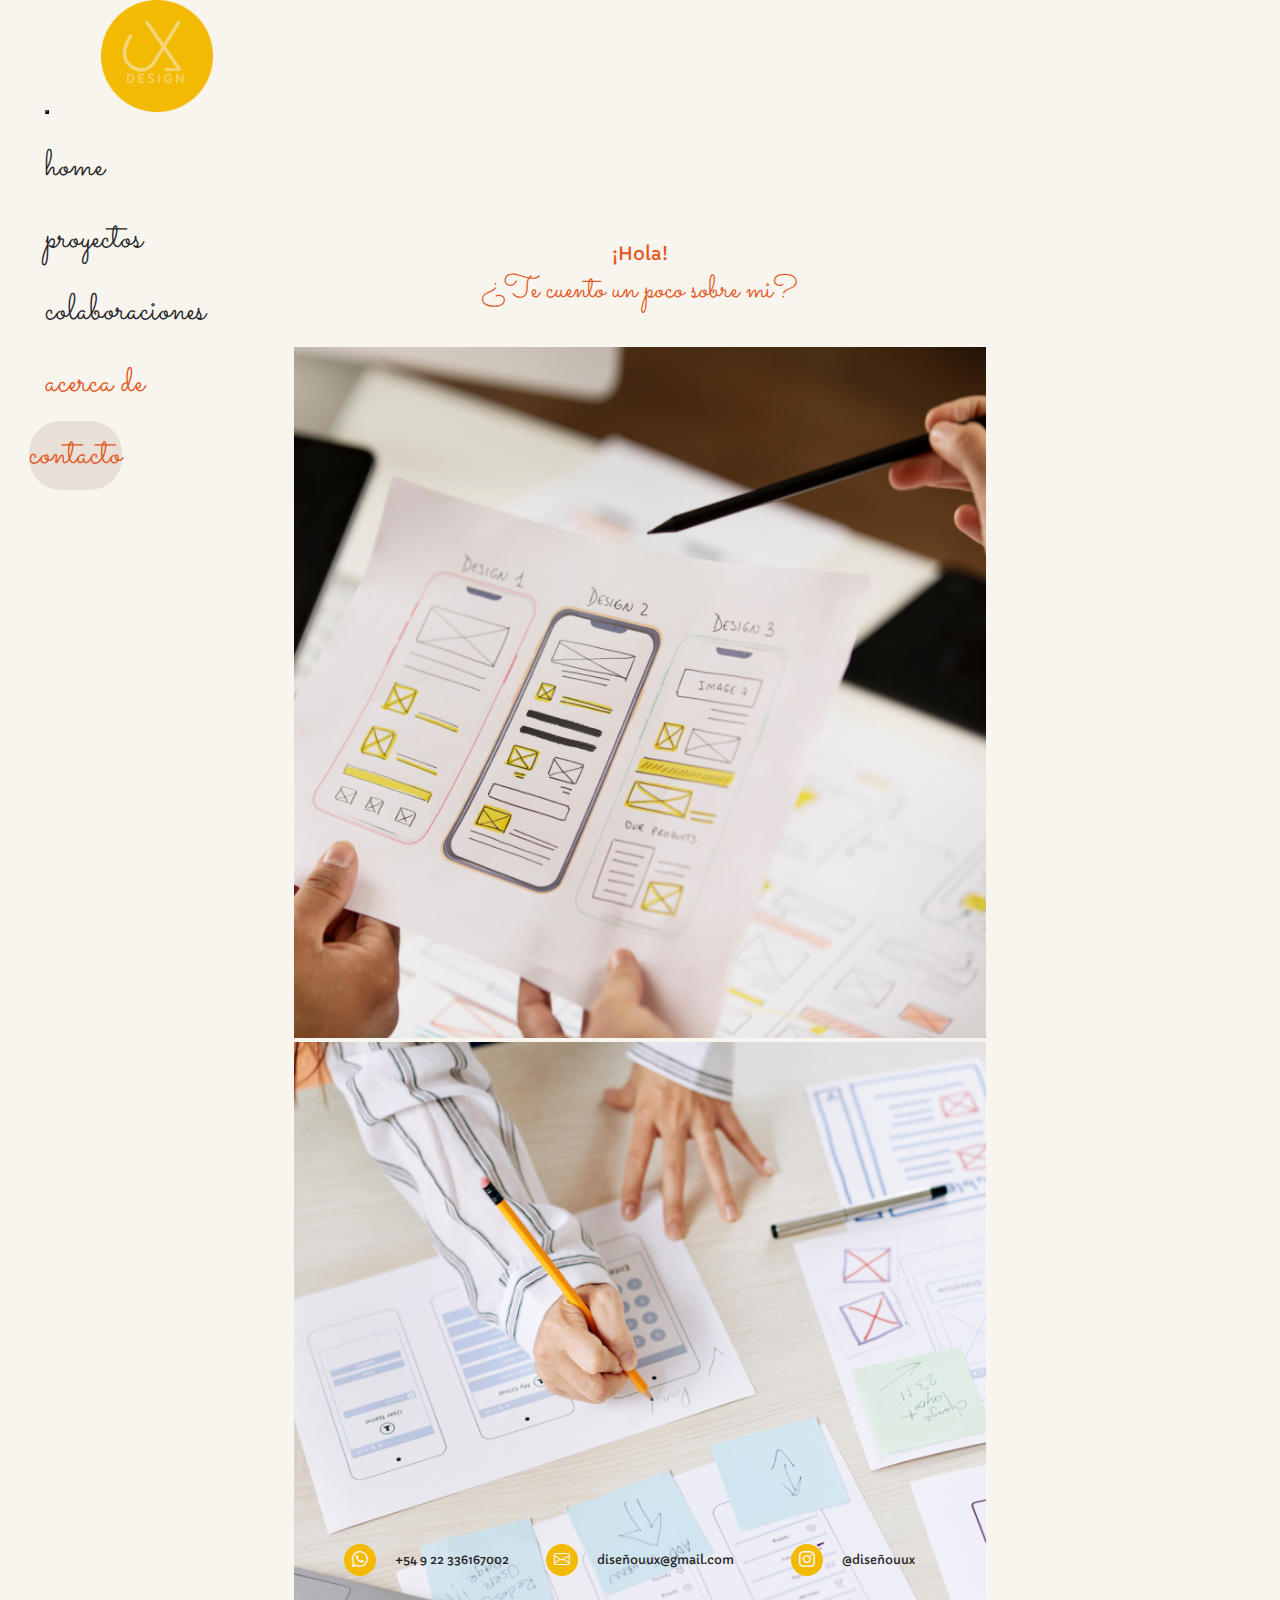
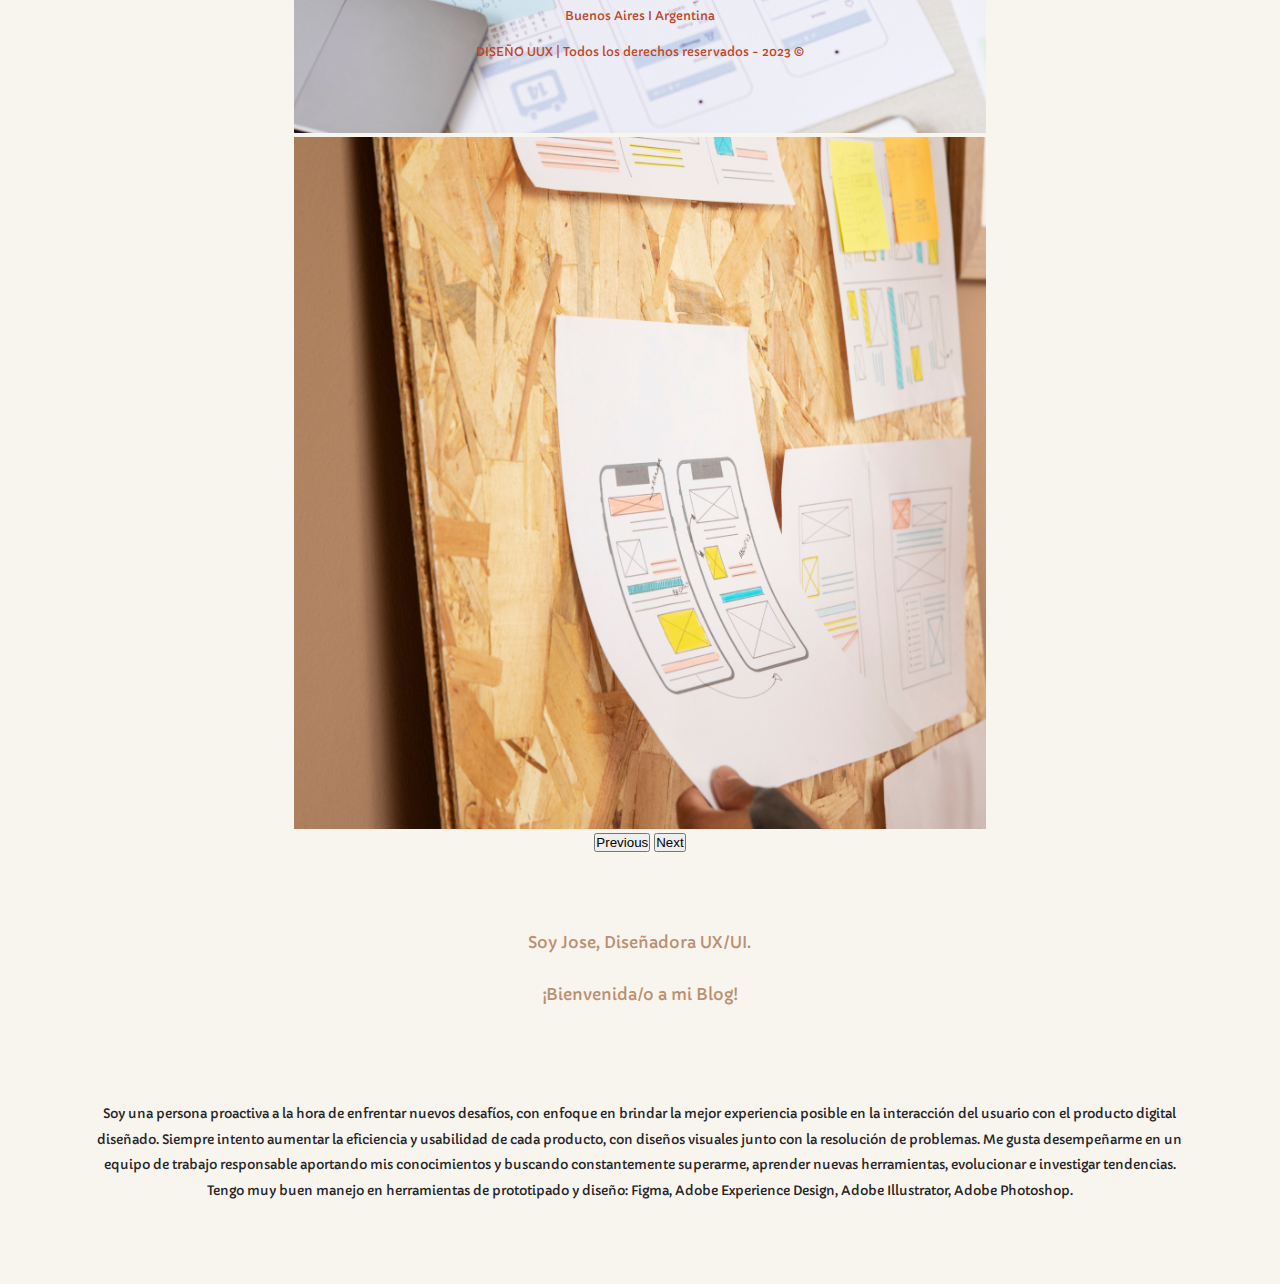
==== pages/acercade.html @ b1a7cbd9 "Continúo trabajando en el diseño responsive de la pantalla colaboraciones, agrego etquetas meta y ti" ====
<!DOCTYPE html>
<html lang="es">

<head>
  <meta charset="UTF-8">
  <meta http-equiv="X-UA-Compatible" content="IE=edge">
  <meta name="viewport" content="width=device-width, initial-scale=1.0">
  <meta name="description" content="Te cuento sobre mí, una diseñadora UX/UI enfocada en brindar la mejor experiencia de usuario en los productos digitales que diseño. Mi objetivo es aumentar la eficiencia y usabilidad de cada proyecto, combinando diseños visuales impactantes con soluciones efectivas a problemas.¡Conóceme y descubre cómo juntos podemos crear productos digitales excepcionales!">
  <title>DiseñoUux| Acerca de mí- Diseño UX UI</title>

  <!-- Vincular archivos Bootstrap -->
  <link href="https://cdn.jsdelivr.net/npm/bootstrap@5.3.0/dist/css/bootstrap.min.css" rel="stylesheet"
    integrity="sha384-9ndCyUaIbzAi2FUVXJi0CjmCapSmO7SnpJef0486qhLnuZ2cdeRhO02iuK6FUUVM" crossorigin="anonymous">
  <link rel="stylesheet" href="https://cdn.jsdelivr.net/npm/bootstrap-icons@1.10.5/font/bootstrap-icons.css">


  <!-- Vincular archivo Css -->
  <link rel="stylesheet" href="../css/styles.css">


  <!-- Vincular fuentes: Sacramento y Capriola -->
  <link rel="preconnect" href="https://fonts.googleapis.com">
  <link rel="preconnect" href="https://fonts.gstatic.com" crossorigin>
  <link href="https://fonts.googleapis.com/css2?family=Capriola&family=Sacramento&display=swap" rel="stylesheet">

  <!-- Favicon -->
  <link href="../img/favicon.ico" rel="Icon">

</head>

<body>
  <header class="navbar navbar-expand-xl">
    <div class="container">
      <button class="navbar-toggler" type="button" data-bs-toggle="collapse" data-bs-target="#navbarNav"
        aria-controls="navbarNav" aria-expanded="false" aria-label="Toggle navigation">
        <span class="navbar-toggler-icon"></span>
      </button>
      <a class="navbar-brand" href="../index.html">
        <img src="../img/uxdesign.png" class="logo" alt="Imagen del logo">
      </a>

      <nav class="collapse navbar-collapse justify-content-between" id="navbarNav">
        <ul class="navbar-nav">
          <li class="nav-item">
            <a class="nav-link" aria-current="page" href="../index.html">home</a>
          </li>
          <li class="nav-item">
            <a class="nav-link" href="proyectos.html">proyectos</a>
          </li>
          <li class="nav-item">
            <a class="nav-link" href="colaboraciones.html">colaboraciones</a>
          </li>
          <li class="nav-item">
            <a class="nav-link activo" href="acercade.html">acerca de</a>
          </li>
        </ul>

        <a class="nav-link contacto" aria-current="page" href="contacto.html">contacto</a>
      </nav>
    </div>
    </nav>

  </header>

  <main>
    <section  class="acerca">   

        <h1 class="titulo__seccion">¡Hola!</h1>

        <h2 class="acerca__subtitulo">¿Te cuento un poco sobre mi?</h2>

        <div class="carrusel">

          <div id="carouselExample" class="carousel slide">

            <div class="carousel-inner">

              <div class="carousel-item active">
                <img src="../img/manos-alto-angulo-sosteniendo-papel.jpg" class="d-block w-100"
                  alt="manos-alto-angulo-sosteniendo-papel">
              </div>

              <div class="carousel-item">
                <img src="../img/mujer-haciendo-interfaz-aplicacion-moderna.jpg" class="d-block w-100"
                  alt="mujer-haciendo-interfaz-aplicacion-moderna">
              </div>

              <div class="carousel-item">
                <img src="../img/vista-lateral-mano-sosteniendo-pieza-papel.jpg" class="d-block w-100"
                  alt="vista-lateral-mano-sosteniendo-pieza-papel">
              </div>

            </div>

            <button class="carousel-control-prev" type="button" data-bs-target="#carouselExample" data-bs-slide="prev">
              <span class="carousel-control-prev-icon" aria-hidden="true"></span>
              <span class="visually-hidden">Previous</span>
            </button>
            <button class="carousel-control-next" type="button" data-bs-target="#carouselExample" data-bs-slide="next">
              <span class="carousel-control-next-icon" aria-hidden="true"></span>
              <span class="visually-hidden">Next</span>
            </button>

          </div>
        </div>

          <div class="acerca__parrafo">
            <h3>
              Soy Jose, Diseñadora UX/UI.
            </h3>
            <h3>
              ¡Bienvenida/o a mi Blog!
            </h3>
            <p>
              Soy una persona proactiva a la hora de enfrentar nuevos desafíos, con enfoque en brindar la mejor experiencia posible en la interacción del usuario con el producto digital diseñado. Siempre intento aumentar la eficiencia y usabilidad de cada producto, con diseños visuales junto con la resolución de problemas.

              Me gusta desempeñarme en un equipo de trabajo responsable aportando mis conocimientos y buscando constantemente superarme, aprender nuevas herramientas, evolucionar e investigar tendencias.

              Tengo muy buen manejo en herramientas de prototipado y diseño: Figma, Adobe Experience Design, Adobe Illustrator, Adobe Photoshop.
            </p>
          </div>        

    </section>
  </main>

  <footer>

    <div class="redes">

      <div class="redes__card">
        <div class="icono__card">
          <i class="bi bi-whatsapp"></i>
        </div>
        <a href="../index.html">+54 9 22 336167002</a>
      </div>

      <div class="redes__card">
        <div class="icono__card">
          <i class="bi bi-envelope"></i>
        </div>
        <a href="../index.html">diseñouux@gmail.com</a>
      </div>

      <div class="redes__card">
        <div class="icono__card">
          <i class="bi bi-instagram"></i>
        </div>
        <a href="../index.html">@diseñouux</a>
      </div>

    </div>

    <div class="footer__info">
      <p class="footer__texto">Buenos Aires I Argentina</p>

      <div class="linea-copy">
        <p class="footer__copy">DISEÑO UUX | Todos los derechos reservados - 2023 ©</p>
      </div>

    </div>

  </footer>

  <script src="https://cdn.jsdelivr.net/npm/bootstrap@5.3.0/dist/js/bootstrap.bundle.min.js"
    integrity="sha384-geWF76RCwLtnZ8qwWowPQNguL3RmwHVBC9FhGdlKrxdiJJigb/j/68SIy3Te4Bkz"
    crossorigin="anonymous"></script>

</body>

</html>
---- css/styles.css ----
* {
  margin: 0;
  padding: 0;
  box-sizing: border-box;
}

ul,
ol {
  list-style: none;
}

a {
  text-decoration: none;
}

img {
  max-width: 100%;
}

h1 {
  font: normal 1rem/1.5 "Capriola", sans-serif;
}

h2 {
  font: normal 2.3rem/1.5 "Sacramento", cursive;
}

h3 {
  font-family: "Capriola", sans-serif;
  font-size: 0.9rem;
  font-weight: 400;
}

p {
  font: normal 0.8rem/2 "Capriola", sans-serif;
  color: #252426;
}

body {
  background-color: #F8F4EE;
}

main {
  width: 100%;
  background-color: #F8F4EE;
  align-items: center;
  align-self: center;
  padding-top: 2rem;
}

.titulo__seccion {
  width: 100%;
  color: #E25821;
  text-align: center;
  font-size: medium;
}

@media (min-width: 768px) and (orientation: landscape) {
  main {
    padding-top: 4rem;
  }
  .titulo__seccion {
    font-size: large;
  }
}
.cards__contenedor {
  width: 100%;
  height: 62.5rem;
  min-width: 19rem;
  margin-top: 3rem;
  margin-bottom: 2.5rem;
  display: grid;
  grid-template-columns: minmax(19rem, 37.5rem);
  grid-template-rows: repeat(3, minmax(20.5rem, 29rem));
  justify-self: center;
  justify-content: space-around;
  row-gap: 1rem;
}

.proyecto1__card {
  width: 100%;
  height: 100%;
  border-radius: 1rem;
  background-image: url(../img/vista-lateral-mano-sosteniendo-pieza-papel.jpg);
  background-size: 100% 100%;
  object-fit: cover;
  display: flex;
  flex-direction: column;
  justify-content: space-around;
  align-items: center;
  padding-top: 10.6rem;
  padding-bottom: 6.2rem;
}
.proyecto1__card h1 {
  color: #252426;
  font-size: medium;
  font-weight: 500;
}
.proyecto1__card:hover {
  background-color: #F3BA03;
}

.proyecto2__card {
  width: 100%;
  height: 100%;
  border-radius: 1rem;
  background-image: url(../img/manos-alto-angulo-sosteniendo-papel.jpg);
  background-size: 100% 100%;
  object-fit: cover;
  padding-top: 10.6rem;
  padding-bottom: 6.25rem;
  display: flex;
  flex-direction: column;
  justify-content: space-around;
  align-items: center;
}
.proyecto2__card h1 {
  color: #252426;
  font-size: medium;
  font-weight: 500;
}

.proyecto3__card {
  width: 100%;
  height: 100%;
  border-radius: 1rem;
  background-image: url(../img/mujer-haciendo-interfaz-aplicacion-moderna.jpg);
  background-size: 100% 100%;
  object-fit: cover;
  padding-top: 10rem;
  padding-bottom: 6.25rem;
  display: flex;
  flex-direction: column;
  justify-content: space-around;
  align-items: center;
}
.proyecto3__card h1 .proyecto__titulo {
  color: #252426;
  font-size: medium;
  font-weight: 500;
}

.btn {
  color: #F3BA03;
  font: normal 2.3rem/1.5 "Sacramento", cursive;
  font-size: x-large;
  width: 80%;
  max-width: 16rem;
  height: 3.2rem;
  border-radius: 1.5rem;
  background-color: #F8F4EE;
  text-align: center;
  margin-top: 1.8rem;
}
.btn:hover {
  color: #F8F4EE;
  background-color: #F3BA03;
  width: 102%;
  transition: all 4ms;
}

@media (min-width: 768px) and (orientation: landscape) {
  .proyecto1__card {
    grid-column: span 2;
    grid-row: span 2;
  }
  .proyecto1__card:hover {
    width: 102%;
    height: 102%;
    transition: all 2ms;
  }
  .proyecto2__card:hover {
    width: 102%;
    height: 102%;
    transition: all 2ms;
  }
  .proyecto3__card:hover {
    width: 102%;
    height: 102%;
    transition: all 2ms;
  }
  .btn {
    font-size: xx-large;
  }
}
@media (min-width: 1200px) and (orientation: landscape) {
  .cards__contenedor {
    width: 95%;
    grid-template-columns: 1fr 1fr 1fr;
    grid-template-rows: minmax(350px, 30vh);
    column-gap: 1rem;
  }
  .cards__contenedor img {
    width: 100%;
    height: 100%;
  }
  .cards__contenedor .proyecto1__card {
    grid-column: span 1;
    grid-row: span 1;
  }
  .btn {
    font-size: xx-large;
  }
}
footer {
  width: 100%;
  height: auto;
  background-color: #F8F4EE;
  display: grid;
  grid-template-rows: repeat(2, 5rem);
  justify-items: center;
  align-items: center;
  align-content: center;
}
footer a {
  display: none;
  font-family: "Capriola", sans-serif;
  font-size: 0.75rem;
  font-weight: 400;
  color: #252426;
  padding-top: 0.5rem;
  padding-bottom: 0.5rem;
  margin-left: 19px;
}
footer .redes {
  width: 60%;
  display: grid;
  grid-template-columns: repeat(3, 1fr);
  grid-template-rows: 5rem;
  justify-items: center;
  align-items: center;
}
footer .redes .icono__card {
  display: grid;
  flex-wrap: nowrap;
  background-color: #F3BA03;
  width: 2rem;
  height: 2rem;
  border-radius: 50%;
  place-items: center;
}
footer .redes .icono__card i {
  color: #F8F4EE;
  font-size: 1rem;
  justify-content: center;
}
footer .footer__info {
  display: grid;
  grid-template-columns: 100%;
  grid-template-rows: repeat(2, 4vh);
  justify-content: center;
}
footer .footer__info .footer__texto {
  font-size: 0.75rem;
  font-weight: 400;
  color: #C04526;
  text-align: center;
  grid-row: 1/2;
}
footer .footer__info .footer__copy {
  font-size: 0.75rem;
  font-weight: 400;
  color: #C04526;
  text-align: center;
  grid-row: 2/3;
}

@media (min-width: 768px) and (orientation: landscape) {
  .redes {
    max-width: 50%;
  }
}
@media (min-width: 1200px) and (orientation: landscape) {
  .redes {
    max-width: 50%;
  }
  .redes a {
    display: block;
  }
  .redes__card {
    display: flex;
  }
}
header {
  height: 9rem;
  background-color: #F8F4EE;
}
header .navbar {
  height: 9rem;
  --bs-navbar-padding-X: 0;
  --bs-navbar-padding-y: 0;
}
header .container {
  width: 100%;
  max-width: 100vw;
  height: 100%;
  align-self: center;
  background-color: #F8F4EE;
  padding: 0;
}
header .navbar-toggler {
  margin: 0 2rem;
  border-style: outset;
  color: #252426;
  font-size: 1.5rem;
  font-weight: 400;
}
header .navbar-toggler__icon {
  color: #E25821;
  order: 1;
}
header .navbar-brand {
  height: 9rem;
  padding: 2rem 0;
}
header .logo {
  width: 20vw;
  max-width: 7rem;
  height: auto;
  justify-self: center;
  align-self: center;
}
header .navbar-collapse {
  width: 100vw;
  height: auto;
  background-color: #F8F4EE;
  margin-top: 0;
  margin-right: 20vw;
  border-radius: 4px;
}
header .nav-item {
  background-color: #F8F4EE;
}
header .nav-link {
  color: #252426;
  font: normal 2.3rem/1.5 "Sacramento", cursive;
  padding-left: 1rem;
  margin-left: 2rem;
  margin-right: 3rem;
  border-radius: 0.5rem;
}
header .nav-link:hover {
  color: #C04526;
  font-weight: 500;
}
header .contacto {
  color: #E25821;
  background-color: #F8F4EE;
  font-weight: 500;
  padding-left: 1rem;
  margin-top: 2rem;
  margin-bottom: 41rem;
}
header .contacto:hover {
  color: #BB8F70;
  font-weight: 500;
}
header .activo {
  color: #E25821;
  background-color: #E8E0D7;
}
header .contacto__activo {
  color: #F8F4EE;
  background-color: #E25821;
}

@media (min-width: 1200px) and (orientation: landscape) {
  header {
    height: 11rem;
    padding: 5rem auto;
  }
  header .activo {
    color: #E25821;
    background-color: #F8F4EE;
  }
  header .container {
    width: 98%;
    height: 9rem;
    margin: 0 auto;
  }
  header .navbar-brand {
    padding: 1rem;
  }
  header .navbar-brand:hover {
    width: 10rem;
    height: 10rem;
    transition: all 2ms;
  }
  header .navbar-collapse {
    width: 100vw;
    height: 9rem;
    padding-top: 1rem;
    margin-right: 1rem;
  }
  header ul .navbar-nav {
    width: 100%;
    height: 9rem;
    justify-content: center;
    align-items: center;
  }
  header .nav-item {
    height: 4rem;
    margin: 0.5rem 0;
    justify-items: start;
    align-items: center;
    padding-left: 0;
  }
  header .nav-item .nav-link {
    width: 100%;
    height: 100%;
    border-radius: 4px;
    text-align: center;
    margin-left: 1rem;
    margin-right: 1rem;
  }
  header .nav-item .nav-link:hover {
    color: #C04526;
    font-weight: 500;
    width: 105%;
    height: 105%;
    transition: all 2ms;
  }
  header .contacto {
    width: 12rem;
    height: 4rem;
    background-color: #E8E0D7;
    align-self: center;
    padding: 0.5rem 0;
    margin: 1.5rem 1rem;
    font-weight: 500;
    border-radius: 2rem;
    text-align: center;
    justify-content: center;
    align-content: center;
  }
  header .contacto:hover {
    width: 12.5rem;
    height: 4.5rem;
    color: #F8F4EE;
    background-color: #BB8F70;
    border-width: 0.3rem;
    border-color: #F8F4EE;
    transition: all 2ms;
  }
  header .contacto__activo {
    color: #E8E0D7;
    background-color: #E25821;
  }
}
.acerca {
  width: 90%;
  height: 65rem;
  min-width: 290px;
  margin: 0 auto;
  display: grid;
  grid-template-rows: 0.25fr 0.25fr 2fr 3.5fr;
  align-items: center;
  justify-items: center;
  justify-content: center;
  justify-self: center;
  text-align: center;
}
.acerca__subtitulo {
  color: #E25821;
  font-size: x-large;
}
.acerca__parrafo {
  width: 95%;
  max-width: 1000px;
  height: 32rem;
  margin: 0 auto;
  display: grid;
  grid-template-rows: 1fr 1fr 5fr;
  align-items: center;
}
.acerca__parrafo h3 {
  font-size: medium;
  color: #BB8F70;
}
.acerca__parrafo p {
  text-align: center;
  font: normal 0.8rem/2 "Capriola", sans-serif;
}
.acerca .carrusel {
  width: 95%;
  height: auto;
  max-width: 24rem;
}

@media (min-width: 768px) and (orientation: landscape) {
  .acerca {
    height: 65rem;
    grid-template-rows: 1fr 1fr 4fr 6fr;
  }
  .acerca .carrusel {
    width: 80%;
    max-width: 30rem;
    margin-top: 2rem;
  }
  .acerca__subtitulo {
    color: #E25821;
    font-size: xx-large;
  }
  .acerca .acerca__parrafo {
    width: 95%;
    max-width: 1200px;
    height: 23rem;
    margin: 4rem auto;
  }
}
@media (min-width: 1200px) and (orientation: landscape) {
  .acerca {
    height: 80rem;
    grid-template-rows: 1.5fr 1.5fr 4fr 6fr;
  }
  .acerca .carrusel {
    width: 60%;
    max-width: 50rem;
  }
  .acerca__parrafo {
    width: 80%;
    max-width: 1000px;
    height: auto;
    margin: 4rem auto;
  }
}
.contactar {
  width: 20rem;
  height: 32rem;
  display: grid;
  grid-template-rows: 0.5fr 0.5fr 3.5fr;
  justify-self: center;
  align-items: center;
  justify-content: center;
  margin: 0 auto;
  padding: 0;
}
.contactar__linea1 {
  width: 1.5rem;
  height: 3px;
  border-radius: 2px;
  background-color: #E25821;
  margin-top: 0px;
  margin-bottom: 0px;
  justify-self: center;
  margin: 0 auto;
}
.contactar__linea2 {
  width: 1.5rem;
  height: 3px;
  border-radius: 2px;
  background-color: #E25821;
  justify-self: start;
  margin-top: 0px;
  margin-bottom: 0px;
}
.contactar__formulario {
  width: 20rem;
  height: 23rem;
  display: grid;
  grid-template-rows: 1fr 3.5fr;
}
.contactar__formulario input {
  border-radius: 10px;
  border-color: #BB8F70;
  color: #252426;
  border-width: 2px;
  background-color: #F8F4EE;
}
.contactar__formulario .input1 {
  width: 20rem;
  height: 3rem;
  display: grid;
  grid-template-columns: 1fr 1fr;
  column-gap: 0.2rem;
}
.contactar__formulario .input1__nombre {
  width: 9.9rem;
  height: 3rem;
  margin-top: 0.5rem;
  margin-bottom: 0.5rem;
}
.contactar__formulario .input1__telefono {
  width: 9.9rem;
  height: 3rem;
  margin-top: 0.5rem;
  margin-bottom: 0.5rem;
}
.contactar__formulario .input2 {
  width: 20rem;
  display: flex;
  flex-direction: column;
  align-items: center;
}
.contactar__formulario .input2__email {
  width: 20rem;
  height: 50px;
  margin-bottom: 0.75rem;
}
.contactar__formulario .input2__mensaje {
  width: 20rem;
  height: 10rem;
}
.contactar__formulario .input2__boton {
  color: #252426;
  width: 10rem;
  height: 2.9rem;
  border-radius: 1rem;
  background-color: #E25821;
  border-color: #E25821;
  margin-top: 1rem;
  margin-bottom: 1rem;
}
.contactar .contactar__subtitulo {
  padding: 1rem 0;
}

@media (min-width: 768px) and (orientation: landscape) {
  .contactar {
    width: 26rem;
    height: 43rem;
  }
  .contactar__formulario {
    width: 26rem;
    height: 29rem;
  }
  .contactar__formulario .input1 {
    width: 26rem;
  }
  .contactar__formulario .input1__nombre {
    width: 12.9rem;
  }
  .contactar__formulario .input1__telefono {
    width: 12.9rem;
  }
  .contactar__formulario .input2 {
    width: 26rem;
  }
  .contactar__formulario .input2__email {
    width: 26rem;
  }
  .contactar__formulario .input2__mensaje {
    width: 26rem;
    height: 15rem;
  }
  .contactar__formulario .input2__boton {
    width: 15rem;
    height: 3.5rem;
  }
}
.principal__seccion {
  width: 92%;
  min-width: 19rem;
  max-width: 43rem;
  height: auto;
  display: grid;
  flex-wrap: wrap;
  justify-self: center;
  align-items: center;
  margin: 0.5rem auto;
}

.mas {
  width: 100%;
  min-width: 19rem;
  height: 105rem;
  margin-top: 0.5rem;
  display: grid;
  grid-template-columns: minmax(290px, 100%);
  grid-template-rows: auto;
  align-items: center;
  justify-items: center;
}
.mas .frase__contenedor {
  width: 100%;
  height: 100%;
  max-height: 20rem;
  min-height: 18rem;
  background-color: #BB8F70;
  border-radius: 2rem 0 2rem 0;
  display: flex;
  align-items: center;
  justify-content: center;
}
.mas .frase__contenedor .frase__parrafo {
  max-width: 80%;
  color: #F8F4EE;
  line-height: 2rem;
  text-align: center;
}

.separador {
  width: 100%;
  height: 100%;
  grid-row: 2/3;
}
.separador__linea {
  width: 90%;
  height: 0.2rem;
  border-radius: 2px;
  margin: auto auto;
  background-color: #E25821;
  margin-top: 2rem;
}

.info__contenedor {
  width: 95%;
  grid-row: 3/4;
  justify-content: center;
  align-content: space-between;
  text-align: center;
  padding: 2rem 2rem;
}
.info__contenedor .info__titulo {
  color: #E25821;
  margin-top: 1rem;
  margin-bottom: 2rem;
}

@media (min-width: 768px) and (orientation: landscape) {
  .proyecto1__card {
    grid-column: span 1;
    grid-row: span 1;
  }
  main .mas {
    height: 70rem;
    grid-template-rows: 1fr 0.5fr 4fr;
  }
  main .mas .separador__linea {
    margin-top: 4rem;
  }
}
@media (min-width: 1200px) and (orientation: landscape) {
  main .principal__seccion {
    width: 95%;
    max-width: 75rem;
    height: 30rem;
  }
  main .principal__seccion .cards__contenedor {
    width: 100%;
    height: 22rem;
  }
  main .mas {
    height: 62rem;
  }
  main .mas .info__contenedor {
    width: 85%;
  }
  main .mas .separador__linea {
    margin-top: 5rem;
  }
}
.proyectos {
  width: 95%;
  min-width: 19rem;
  height: auto;
  display: flex;
  flex-direction: column;
  justify-self: center;
  align-items: center;
  margin: 0 auto;
  padding: 0;
}
.proyectos__contenedor {
  width: 95%;
  min-width: 19rem;
  max-width: 25rem;
  display: grid;
  grid-template-columns: 1fr;
  grid-template-rows: repeat(6, 290px);
  row-gap: 1rem;
  margin-top: 1rem;
  margin-bottom: 3rem;
  justify-self: center;
  padding: 0 1rem;
}

@media (min-width: 768px) and (orientation: landscape) {
  .proyectos {
    width: 92%;
    max-width: 75rem;
    height: 90rem;
  }
  .proyectos__contenedor {
    max-width: 75rem;
    height: 80rem;
    margin-top: 3rem;
    margin-bottom: 3rem;
    grid-template-columns: 1fr 1fr;
    grid-template-rows: 1fr 1fr 1fr;
    column-gap: 1rem;
  }
}
@media (min-width: 1200px) and (orientation: landscape) {
  .proyectos {
    height: 62.5rem;
  }
  .proyectos__contenedor {
    height: 44rem;
    grid-template-columns: 1fr 1fr 1fr;
    grid-template-rows: 1fr 1fr;
  }
}
.colaboraciones {
  width: 100vw;
  height: 48rem;
  display: grid;
  grid-template-rows: 0.5fr 5fr;
  justify-self: center;
  align-items: center;
  justify-items: center;
}
.colaboraciones .subtitulo__seccion {
  text-align: center;
  color: #E25821;
}
.colaboraciones__informacion {
  width: 90%;
  display: grid;
  grid-template-rows: repeat(3, 1fr);
  row-gap: 1rem;
  justify-self: center;
  align-items: center;
}
.colaboraciones__contenedor {
  width: 100vw;
  height: auto;
  row-gap: 1rem;
  align-items: center;
  justify-items: center;
  margin: auto auto;
}
.colaboraciones .contacto__red {
  height: 3rem;
  display: flex;
  text-align: center;
  justify-items: center;
  align-items: center;
  margin: 0 auto;
}
.colaboraciones .contacto__red a {
  color: #252426;
}
.colaboraciones .contacto__red .icono__card {
  display: grid;
  flex-wrap: nowrap;
  background-color: #F3BA03;
  width: 3rem;
  height: 3rem;
  border-radius: 50%;
  place-items: center;
  margin-right: 1rem;
}
.colaboraciones .contacto__red .icono__card i {
  color: #F8F4EE;
  font-size: 1rem;
  justify-content: center;
}
.colaboraciones .colaboracion {
  width: 100%;
  height: 32rem;
  display: grid;
  grid-template-rows: 1fr 1fr;
  background-color: #E8E0D7;
  align-items: center;
  justify-items: center;
  justify-content: center;
  padding-top: 1rem;
  padding-bottom: 1rem;
  margin: 0 auto;
}
.colaboraciones .colaboracion__card {
  width: 90%;
  max-width: 22.5rem;
  height: auto;
  color: #F8F4EE;
  background-color: #BB8F70;
  border-radius: 0 1.5rem 0 1.5rem;
  display: grid;
  grid-template-rows: 1fr 2fr;
  justify-items: center;
  padding: 2rem 2rem;
  align-items: center;
  text-align: center;
  padding-top: 2rem;
}
.colaboraciones .colaboracion__imagen {
  width: 90%;
  max-width: 22.5rem;
  height: auto;
  margin: 0 auto;
}
.colaboraciones .colaboracion__imagen img {
  border-radius: 2rem 2rem 0 0;
  height: 100%;
  object-fit: cover;
}

@media (min-width: 768px) {
  .colaboraciones {
    height: 50rem;
    grid-template-rows: 2fr 5fr;
  }
  .colaboraciones__contenedor {
    height: 28rem;
    margin: 3rem 0;
  }
  .colaboraciones__contenedor .colaboracion {
    display: grid;
    grid-template-columns: 1fr 1fr;
    grid-template-rows: 1fr;
    height: auto;
    align-self: center;
    margin: auto 0;
    column-gap: 1rem;
    padding: 2rem 15vh;
  }
  .colaboraciones__contenedor .colaboracion__card {
    width: 100%;
    max-width: 40rem;
    height: 100%;
    max-height: 100%;
    margin-left: 0;
    grid-column-start: 1;
    padding: 20% 0;
  }
  .colaboraciones__contenedor .colaboracion__imagen {
    width: 100%;
    max-width: 40rem;
    height: 100%;
    max-height: 100%;
    margin: auto 0;
    grid-column-start: 2;
    grid-row-start: 1;
    align-self: flex-start;
  }
}

/*# sourceMappingURL=styles.css.map */
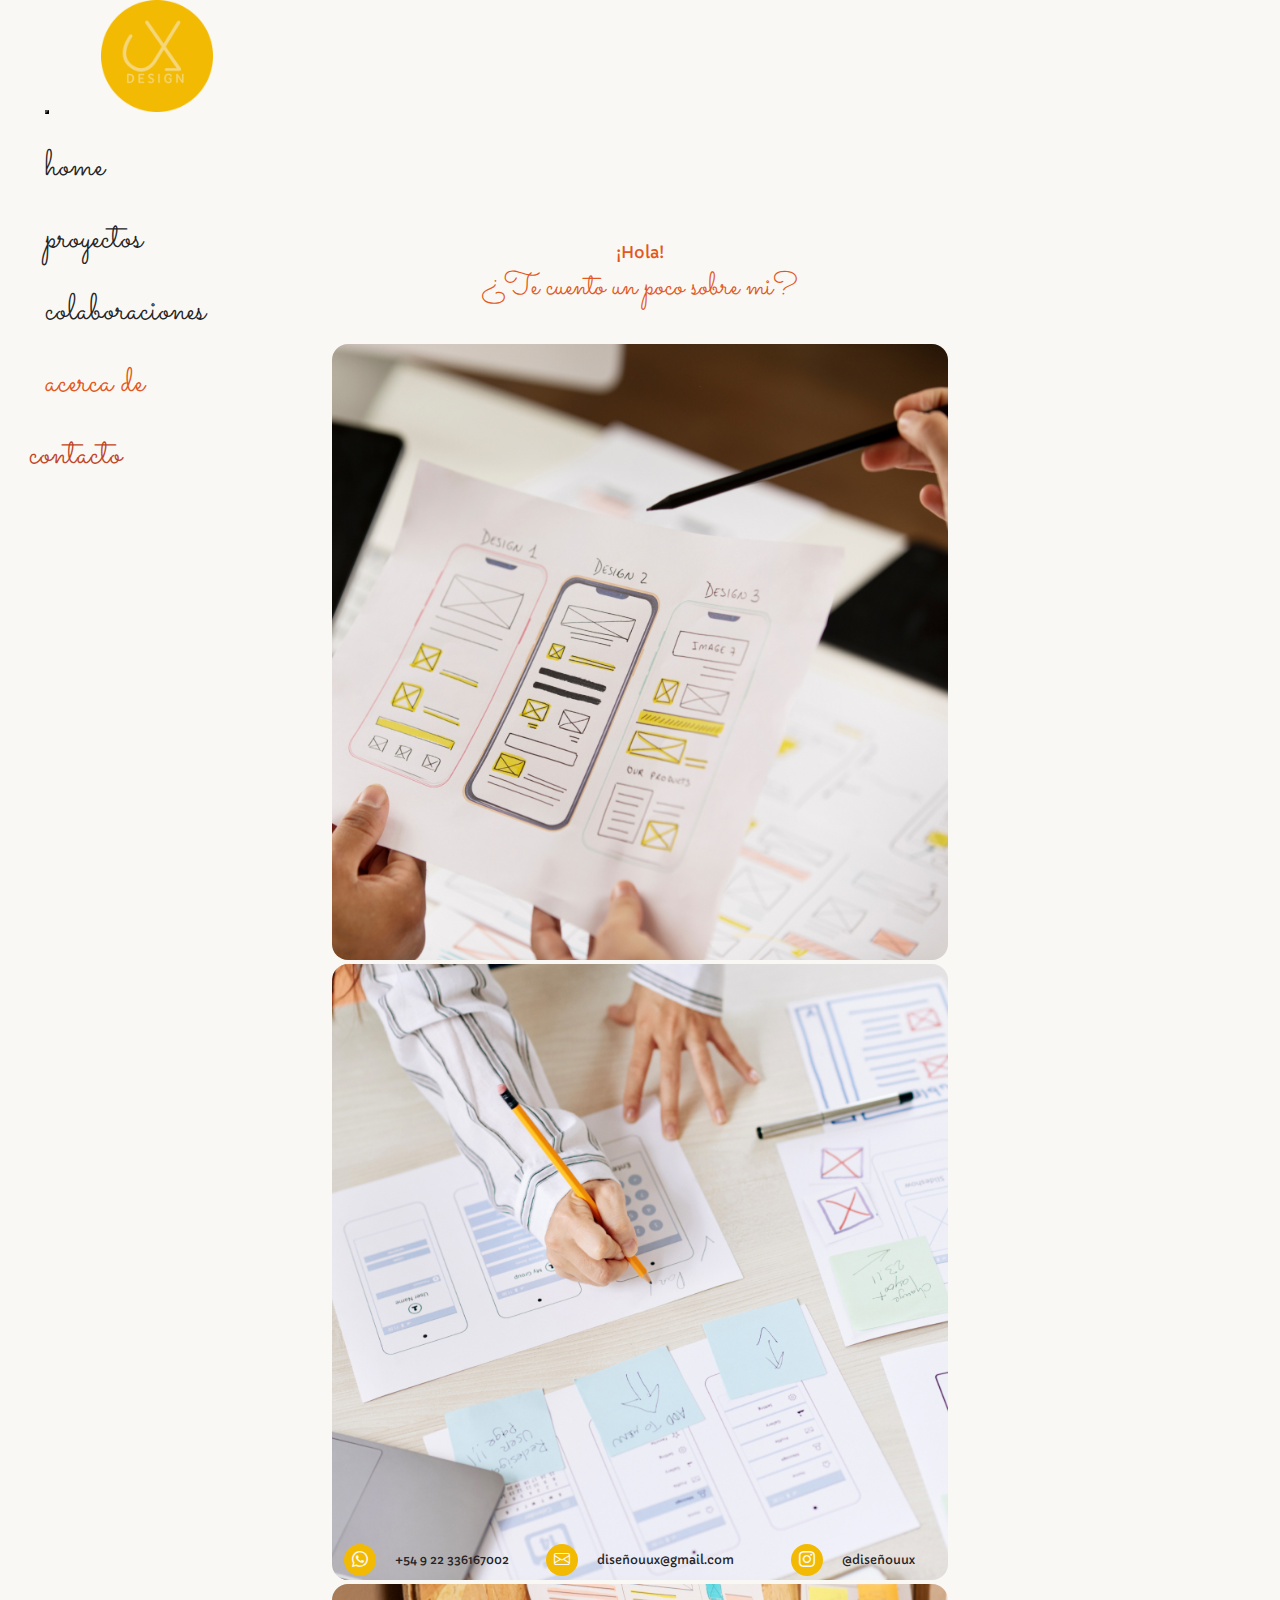
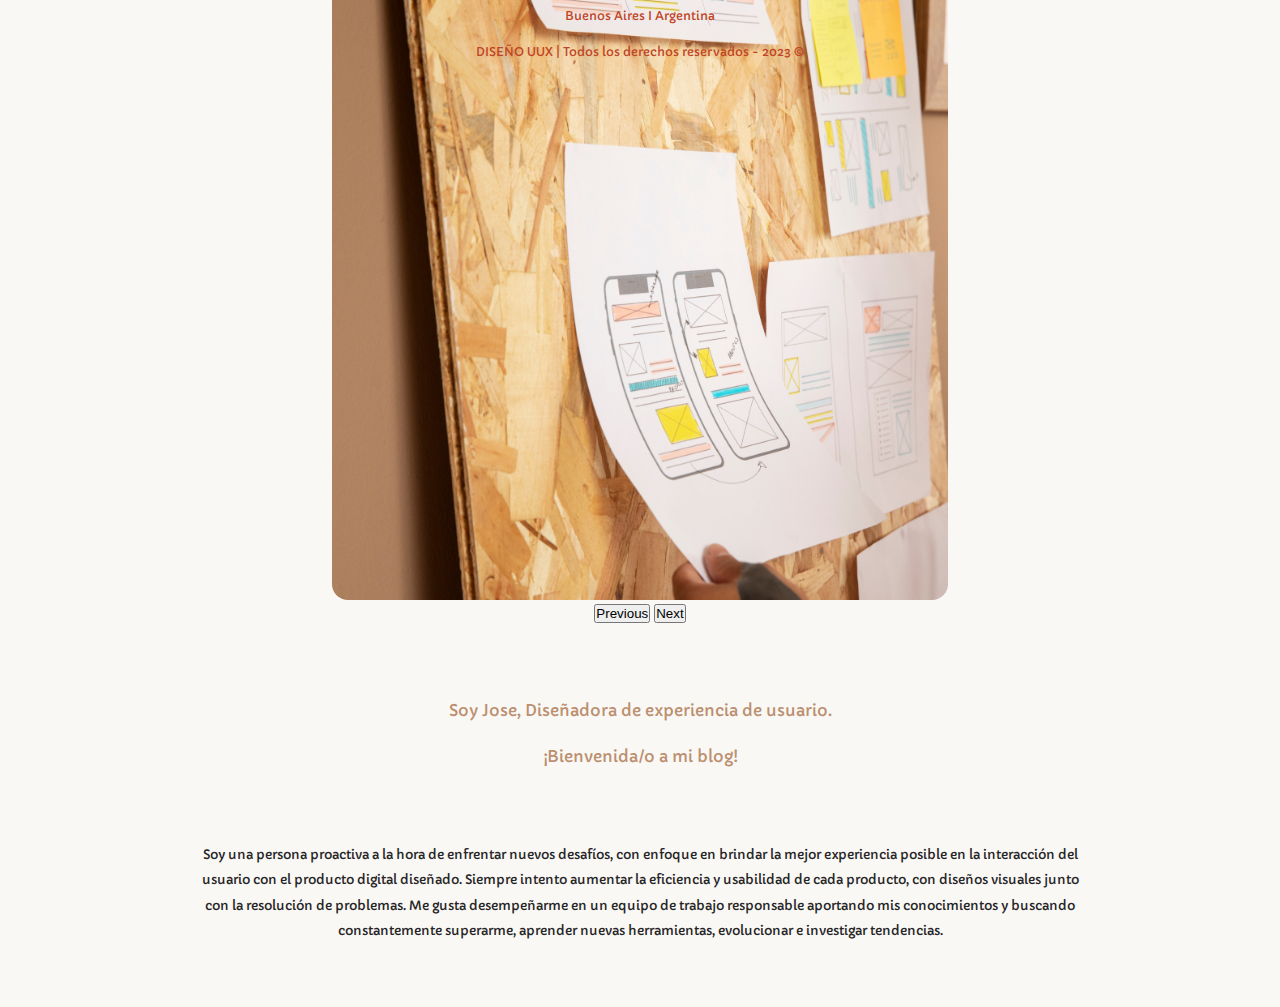
==== commit 2ba10611: "Correcciones diseño responsive pantalla index y navbar" ====
--- a/pages/acercade.html
+++ b/pages/acercade.html
@@ -5,7 +5,7 @@
   <meta charset="UTF-8">
   <meta http-equiv="X-UA-Compatible" content="IE=edge">
   <meta name="viewport" content="width=device-width, initial-scale=1.0">
-  <meta name="description" content="Te cuento sobre mí, una diseñadora UX/UI enfocada en brindar la mejor experiencia de usuario en los productos digitales que diseño. Mi objetivo es aumentar la eficiencia y usabilidad de cada proyecto, combinando diseños visuales impactantes con soluciones efectivas a problemas.¡Conóceme y descubre cómo juntos podemos crear productos digitales excepcionales!">
+  <meta name="description" content="Te cuento sobre mí, diseñadora UX/UI enfocada en brindar la mejor experiencia de usuario en los productos digitales que diseño. Mi objetivo es aumentar la eficiencia y usabilidad de cada proyecto, combinando diseños visuales impactantes con soluciones efectivas a problemas.¡Conóceme y descubre cómo juntos podemos crear productos digitales excepcionales!">
   <title>DiseñoUux| Acerca de mí- Diseño UX UI</title>
 
   <!-- Vincular archivos Bootstrap -->
@@ -106,17 +106,16 @@
 
           <div class="acerca__parrafo">
             <h3>
-              Soy Jose, Diseñadora UX/UI.
+              Soy Jose, Diseñadora de experiencia de usuario.
             </h3>
             <h3>
-              ¡Bienvenida/o a mi Blog!
+              ¡Bienvenida/o a mi blog!
             </h3>
             <p>
-              Soy una persona proactiva a la hora de enfrentar nuevos desafíos, con enfoque en brindar la mejor experiencia posible en la interacción del usuario con el producto digital diseñado. Siempre intento aumentar la eficiencia y usabilidad de cada producto, con diseños visuales junto con la resolución de problemas.
+              Soy una persona proactiva a la hora de enfrentar nuevos desafíos, con enfoque en brindar la mejor experiencia posible en la interacción del usuario con el producto digital diseñado. 
+              Siempre intento aumentar la eficiencia y usabilidad de cada producto, con diseños visuales junto con la resolución de problemas.
 
-              Me gusta desempeñarme en un equipo de trabajo responsable aportando mis conocimientos y buscando constantemente superarme, aprender nuevas herramientas, evolucionar e investigar tendencias.
-
-              Tengo muy buen manejo en herramientas de prototipado y diseño: Figma, Adobe Experience Design, Adobe Illustrator, Adobe Photoshop.
+              Me gusta desempeñarme en un equipo de trabajo responsable aportando mis conocimientos y buscando constantemente superarme, aprender nuevas herramientas, evolucionar e investigar tendencias.              
             </p>
           </div>        
 
--- a/css/styles.css
+++ b/css/styles.css
@@ -37,12 +37,12 @@
 }
 
 body {
-  background-color: #F8F4EE;
+  background-color: #faf8f4;
 }
 
 main {
   width: 100%;
-  background-color: #F8F4EE;
+  background-color: #faf8f4;
   align-items: center;
   align-self: center;
   padding-top: 2rem;
@@ -59,15 +59,12 @@
   main {
     padding-top: 4rem;
   }
-  .titulo__seccion {
-    font-size: large;
-  }
 }
 .cards__contenedor {
   width: 100%;
   height: 62.5rem;
   min-width: 19rem;
-  margin-top: 3rem;
+  margin-top: 1.5rem;
   margin-bottom: 2.5rem;
   display: grid;
   grid-template-columns: minmax(19rem, 37.5rem);
@@ -80,7 +77,7 @@
 .proyecto1__card {
   width: 100%;
   height: 100%;
-  border-radius: 1rem;
+  border-radius: 0.5rem;
   background-image: url(../img/vista-lateral-mano-sosteniendo-pieza-papel.jpg);
   background-size: 100% 100%;
   object-fit: cover;
@@ -103,7 +100,7 @@
 .proyecto2__card {
   width: 100%;
   height: 100%;
-  border-radius: 1rem;
+  border-radius: 0.5rem;
   background-image: url(../img/manos-alto-angulo-sosteniendo-papel.jpg);
   background-size: 100% 100%;
   object-fit: cover;
@@ -123,7 +120,7 @@
 .proyecto3__card {
   width: 100%;
   height: 100%;
-  border-radius: 1rem;
+  border-radius: 0.5rem;
   background-image: url(../img/mujer-haciendo-interfaz-aplicacion-moderna.jpg);
   background-size: 100% 100%;
   object-fit: cover;
@@ -148,12 +145,12 @@
   max-width: 16rem;
   height: 3.2rem;
   border-radius: 1.5rem;
-  background-color: #F8F4EE;
+  background-color: #faf8f4;
   text-align: center;
   margin-top: 1.8rem;
 }
 .btn:hover {
-  color: #F8F4EE;
+  color: #faf8f4;
   background-color: #F3BA03;
   width: 102%;
   transition: all 4ms;
@@ -205,7 +202,7 @@
 footer {
   width: 100%;
   height: auto;
-  background-color: #F8F4EE;
+  background-color: #faf8f4;
   display: grid;
   grid-template-rows: repeat(2, 5rem);
   justify-items: center;
@@ -240,7 +237,7 @@
   place-items: center;
 }
 footer .redes .icono__card i {
-  color: #F8F4EE;
+  color: #faf8f4;
   font-size: 1rem;
   justify-content: center;
 }
@@ -283,7 +280,7 @@
 }
 header {
   height: 9rem;
-  background-color: #F8F4EE;
+  background-color: #faf8f4;
 }
 header .navbar {
   height: 9rem;
@@ -295,7 +292,7 @@
   max-width: 100vw;
   height: 100%;
   align-self: center;
-  background-color: #F8F4EE;
+  background-color: #faf8f4;
   padding: 0;
 }
 header .navbar-toggler {
@@ -323,13 +320,14 @@
 header .navbar-collapse {
   width: 100vw;
   height: auto;
-  background-color: #F8F4EE;
+  background-color: #faf8f4;
   margin-top: 0;
   margin-right: 20vw;
   border-radius: 4px;
+  z-index: 10;
 }
 header .nav-item {
-  background-color: #F8F4EE;
+  background-color: #faf8f4;
 }
 header .nav-link {
   color: #252426;
@@ -345,7 +343,7 @@
 }
 header .contacto {
   color: #E25821;
-  background-color: #F8F4EE;
+  background-color: #faf8f4;
   font-weight: 500;
   padding-left: 1rem;
   margin-top: 2rem;
@@ -360,43 +358,45 @@
   background-color: #E8E0D7;
 }
 header .contacto__activo {
-  color: #F8F4EE;
-  background-color: #E25821;
+  color: #faf8f4;
+  background-color: #BB8F70;
 }
 
 @media (min-width: 1200px) and (orientation: landscape) {
   header {
     height: 11rem;
     padding: 5rem auto;
-  }
-  header .activo {
-    color: #E25821;
-    background-color: #F8F4EE;
-  }
-  header .container {
-    width: 98%;
-    height: 9rem;
-    margin: 0 auto;
-  }
-  header .navbar-brand {
-    padding: 1rem;
-  }
-  header .navbar-brand:hover {
-    width: 10rem;
-    height: 10rem;
-    transition: all 2ms;
   }
   header .navbar-collapse {
     width: 100vw;
     height: 9rem;
     padding-top: 1rem;
     margin-right: 1rem;
+    z-index: index 10;
+  }
+  header .activo {
+    color: #E25821;
+    background-color: #faf8f4;
+  }
+  header .container {
+    width: 98%;
+    height: 9rem;
+    margin: 0 auto;
+  }
+  header .navbar-brand {
+    padding: 1rem;
+  }
+  header .navbar-brand:hover {
+    width: 10rem;
+    height: 10rem;
+    transition: all 2ms;
   }
   header ul .navbar-nav {
     width: 100%;
     height: 9rem;
     justify-content: center;
     align-items: center;
+    z-index: index 10;
   }
   header .nav-item {
     height: 4rem;
@@ -423,7 +423,7 @@
   header .contacto {
     width: 12rem;
     height: 4rem;
-    background-color: #E8E0D7;
+    color: #C04526;
     align-self: center;
     padding: 0.5rem 0;
     margin: 1.5rem 1rem;
@@ -436,24 +436,24 @@
   header .contacto:hover {
     width: 12.5rem;
     height: 4.5rem;
-    color: #F8F4EE;
-    background-color: #BB8F70;
+    background-color: #E8E0D7;
+    color: #faf8f4;
     border-width: 0.3rem;
-    border-color: #F8F4EE;
+    border-width: 1rem;
     transition: all 2ms;
   }
   header .contacto__activo {
-    color: #E8E0D7;
-    background-color: #E25821;
+    color: #E25821;
+    background-color: #E8E0D7;
   }
 }
 .acerca {
   width: 90%;
   height: 65rem;
-  min-width: 290px;
+  min-width: 18.5rem;
   margin: 0 auto;
   display: grid;
-  grid-template-rows: 0.25fr 0.25fr 2fr 3.5fr;
+  grid-template-rows: 0.5fr 0.5fr 2fr 4fr;
   align-items: center;
   justify-items: center;
   justify-content: center;
@@ -467,7 +467,7 @@
 .acerca__parrafo {
   width: 95%;
   max-width: 1000px;
-  height: 32rem;
+  height: 30rem;
   margin: 0 auto;
   display: grid;
   grid-template-rows: 1fr 1fr 5fr;
@@ -485,6 +485,10 @@
   width: 95%;
   height: auto;
   max-width: 24rem;
+  border-radius: 1rem;
+}
+.acerca .carrusel img {
+  border-radius: 1rem;
 }
 
 @media (min-width: 768px) and (orientation: landscape) {
@@ -494,33 +498,33 @@
   }
   .acerca .carrusel {
     width: 80%;
-    max-width: 30rem;
+    max-width: 35rem;
     margin-top: 2rem;
   }
   .acerca__subtitulo {
     color: #E25821;
     font-size: xx-large;
   }
-  .acerca .acerca__parrafo {
-    width: 95%;
-    max-width: 1200px;
-    height: 23rem;
+  .acerca__parrafo {
+    width: 90vw;
+    max-width: 40rem;
+    height: 22rem;
     margin: 4rem auto;
   }
 }
 @media (min-width: 1200px) and (orientation: landscape) {
   .acerca {
     height: 80rem;
-    grid-template-rows: 1.5fr 1.5fr 4fr 6fr;
+    grid-template-rows: 1fr 1fr 4fr 6fr;
   }
   .acerca .carrusel {
-    width: 60%;
-    max-width: 50rem;
+    width: 70%;
+    max-width: 40rem;
   }
   .acerca__parrafo {
-    width: 80%;
-    max-width: 1000px;
-    height: auto;
+    width: 90vw;
+    max-width: 55rem;
+    height: 20rem;
     margin: 4rem auto;
   }
 }
@@ -534,25 +538,28 @@
   justify-content: center;
   margin: 0 auto;
   padding: 0;
+  z-index: 0;
 }
 .contactar__linea1 {
-  width: 1.5rem;
-  height: 3px;
-  border-radius: 2px;
-  background-color: #E25821;
+  width: 3rem;
+  border-width: 0.3rem;
+  border-radius: 0.1rem;
+  color: #E25821;
   margin-top: 0px;
   margin-bottom: 0px;
   justify-self: center;
   margin: 0 auto;
+  z-index: 0;
 }
 .contactar__linea2 {
-  width: 1.5rem;
-  height: 3px;
+  width: 3rem;
+  border-width: 0.3rem;
   border-radius: 2px;
-  background-color: #E25821;
+  color: #E25821;
   justify-self: start;
   margin-top: 0px;
   margin-bottom: 0px;
+  z-index: 0;
 }
 .contactar__formulario {
   width: 20rem;
@@ -564,8 +571,8 @@
   border-radius: 10px;
   border-color: #BB8F70;
   color: #252426;
-  border-width: 2px;
-  background-color: #F8F4EE;
+  border-width: 0.1rem;
+  background-color: #faf8f4;
 }
 .contactar__formulario .input1 {
   width: 20rem;
@@ -605,9 +612,9 @@
   color: #252426;
   width: 10rem;
   height: 2.9rem;
-  border-radius: 1rem;
-  background-color: #E25821;
-  border-color: #E25821;
+  border-radius: 1.5rem;
+  background-color: #E8E0D7;
+  border-color: #E8E0D7;
   margin-top: 1rem;
   margin-bottom: 1rem;
 }
@@ -618,20 +625,24 @@
 @media (min-width: 768px) and (orientation: landscape) {
   .contactar {
     width: 26rem;
-    height: 43rem;
+    height: 40rem;
   }
   .contactar__formulario {
     width: 26rem;
-    height: 29rem;
+    height: 30rem;
   }
   .contactar__formulario .input1 {
     width: 26rem;
   }
   .contactar__formulario .input1__nombre {
     width: 12.9rem;
+    margin-top: 0;
+    margin-bottom: 0;
   }
   .contactar__formulario .input1__telefono {
     width: 12.9rem;
+    margin-top: 0;
+    margin-bottom: 0;
   }
   .contactar__formulario .input2 {
     width: 26rem;
@@ -646,6 +657,8 @@
   .contactar__formulario .input2__boton {
     width: 15rem;
     height: 3.5rem;
+    margin-top: 2rem;
+    margin-bottom: 2rem;
   }
 }
 .principal__seccion {
@@ -657,16 +670,19 @@
   flex-wrap: wrap;
   justify-self: center;
   align-items: center;
-  margin: 0.5rem auto;
+  margin: 0 auto;
+}
+.principal__seccion .cards__contenedor {
+  max-width: 30rem;
 }
 
 .mas {
   width: 100%;
   min-width: 19rem;
-  height: 105rem;
+  height: 106rem;
   margin-top: 0.5rem;
   display: grid;
-  grid-template-columns: minmax(290px, 100%);
+  grid-template-columns: minmax(18rem, 100%);
   grid-template-rows: auto;
   align-items: center;
   justify-items: center;
@@ -683,8 +699,8 @@
   justify-content: center;
 }
 .mas .frase__contenedor .frase__parrafo {
-  max-width: 80%;
-  color: #F8F4EE;
+  max-width: 90%;
+  color: #faf8f4;
   line-height: 2rem;
   text-align: center;
 }
@@ -718,7 +734,10 @@
 }
 
 @media (min-width: 768px) and (orientation: landscape) {
-  .proyecto1__card {
+  main .cards__contenedor {
+    max-width: 40rem;
+  }
+  main .proyecto1__card {
     grid-column: span 1;
     grid-row: span 1;
   }
@@ -735,9 +754,11 @@
     width: 95%;
     max-width: 75rem;
     height: 30rem;
+    margin-bottom: 2rem;
   }
   main .principal__seccion .cards__contenedor {
     width: 100%;
+    max-width: 70rem;
     height: 22rem;
   }
   main .mas {
@@ -783,7 +804,7 @@
   }
   .proyectos__contenedor {
     max-width: 75rem;
-    height: 80rem;
+    height: 75rem;
     margin-top: 3rem;
     margin-bottom: 3rem;
     grid-template-columns: 1fr 1fr;
@@ -796,9 +817,12 @@
     height: 62.5rem;
   }
   .proyectos__contenedor {
-    height: 44rem;
+    height: 40rem;
     grid-template-columns: 1fr 1fr 1fr;
     grid-template-rows: 1fr 1fr;
+    padding: 0;
+    column-gap: 2rem;
+    row-gap: 2rem;
   }
 }
 .colaboraciones {
@@ -812,7 +836,8 @@
 }
 .colaboraciones .subtitulo__seccion {
   text-align: center;
-  color: #E25821;
+  color: #252426;
+  font-weight: 100;
 }
 .colaboraciones__informacion {
   width: 90%;
@@ -852,7 +877,7 @@
   margin-right: 1rem;
 }
 .colaboraciones .contacto__red .icono__card i {
-  color: #F8F4EE;
+  color: #faf8f4;
   font-size: 1rem;
   justify-content: center;
 }
@@ -873,7 +898,7 @@
   width: 90%;
   max-width: 22.5rem;
   height: auto;
-  color: #F8F4EE;
+  color: #faf8f4;
   background-color: #BB8F70;
   border-radius: 0 1.5rem 0 1.5rem;
   display: grid;
@@ -883,6 +908,9 @@
   align-items: center;
   text-align: center;
   padding-top: 2rem;
+}
+.colaboraciones .colaboracion__card h1 {
+  font-size: medium;
 }
 .colaboraciones .colaboracion__imagen {
   width: 90%;
@@ -898,12 +926,12 @@
 
 @media (min-width: 768px) {
   .colaboraciones {
-    height: 50rem;
-    grid-template-rows: 2fr 5fr;
+    height: 43rem;
+    grid-template-rows: 1.5fr 5.5fr;
   }
   .colaboraciones__contenedor {
     height: 28rem;
-    margin: 3rem 0;
+    margin: 0;
   }
   .colaboraciones__contenedor .colaboracion {
     display: grid;
@@ -918,6 +946,7 @@
   .colaboraciones__contenedor .colaboracion__card {
     width: 100%;
     max-width: 40rem;
+    min-width: 21rem;
     height: 100%;
     max-height: 100%;
     margin-left: 0;
@@ -927,6 +956,7 @@
   .colaboraciones__contenedor .colaboracion__imagen {
     width: 100%;
     max-width: 40rem;
+    min-width: 21rem;
     height: 100%;
     max-height: 100%;
     margin: auto 0;
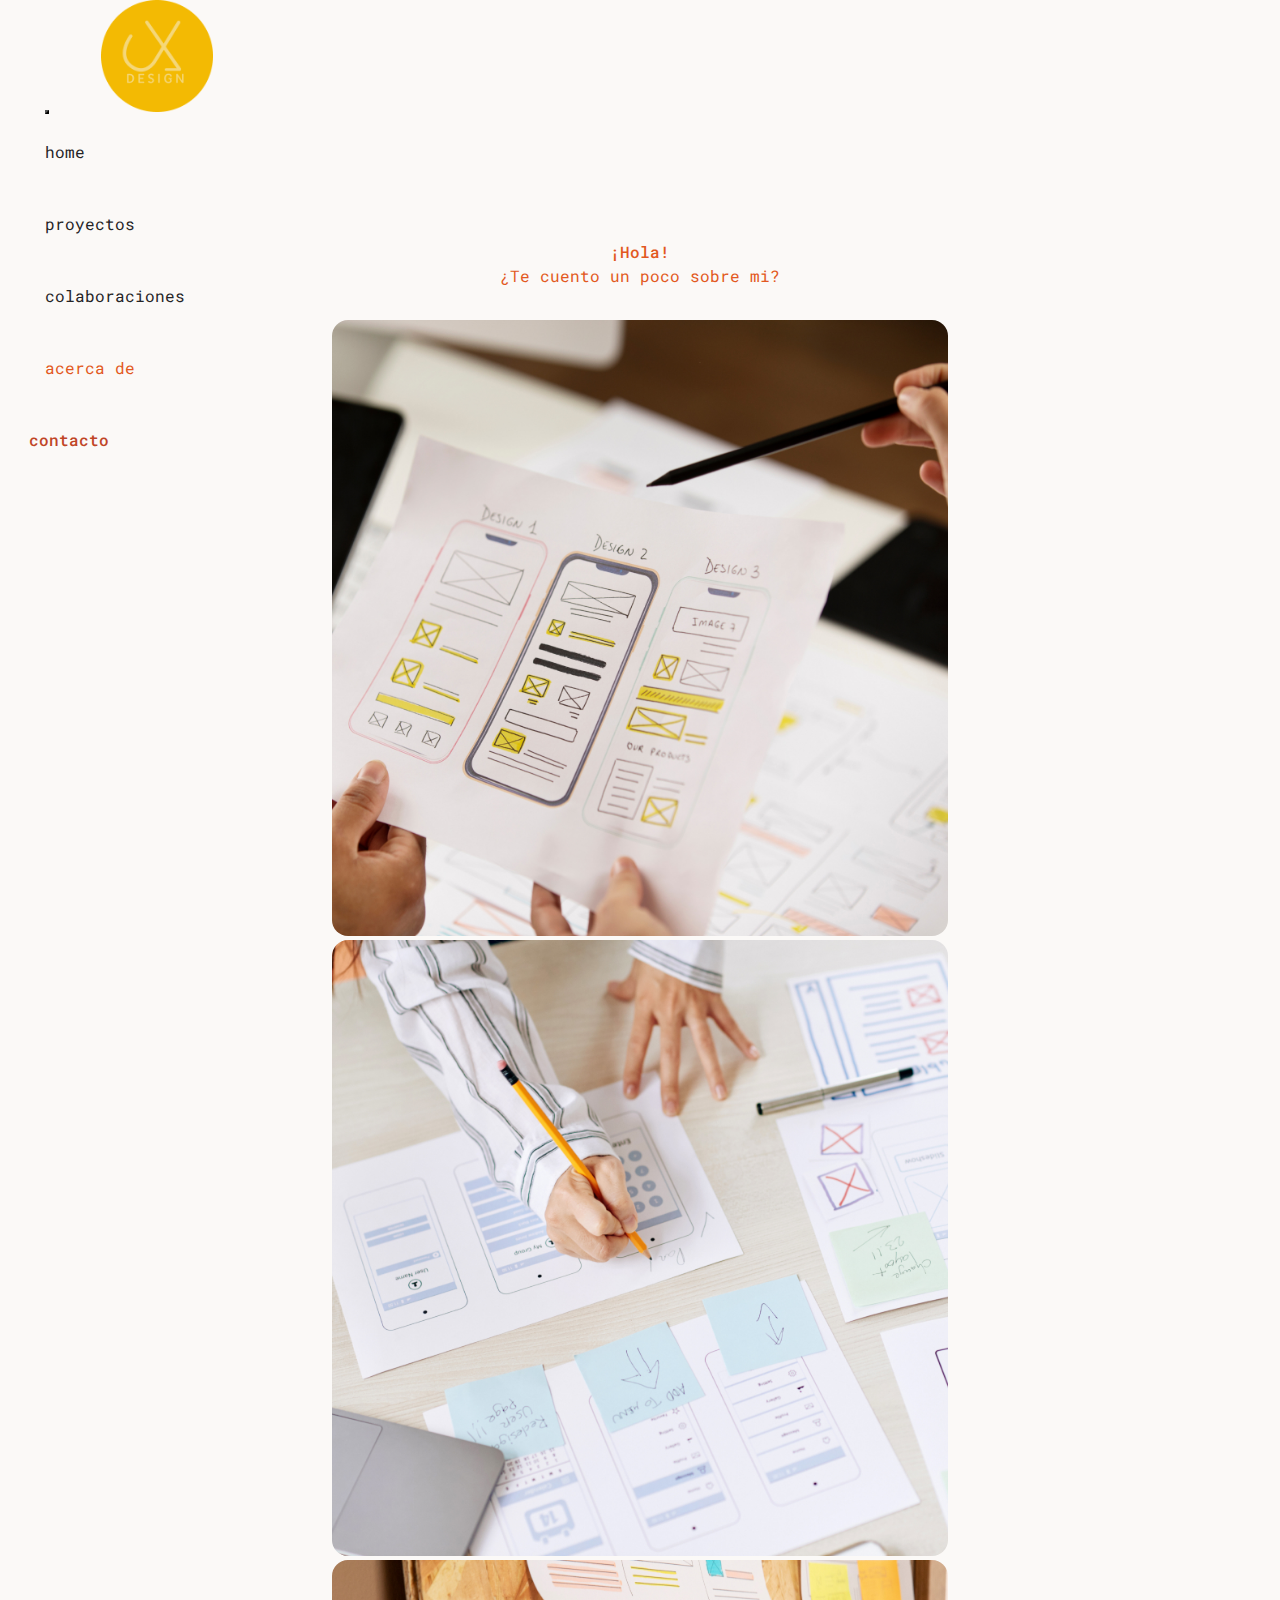
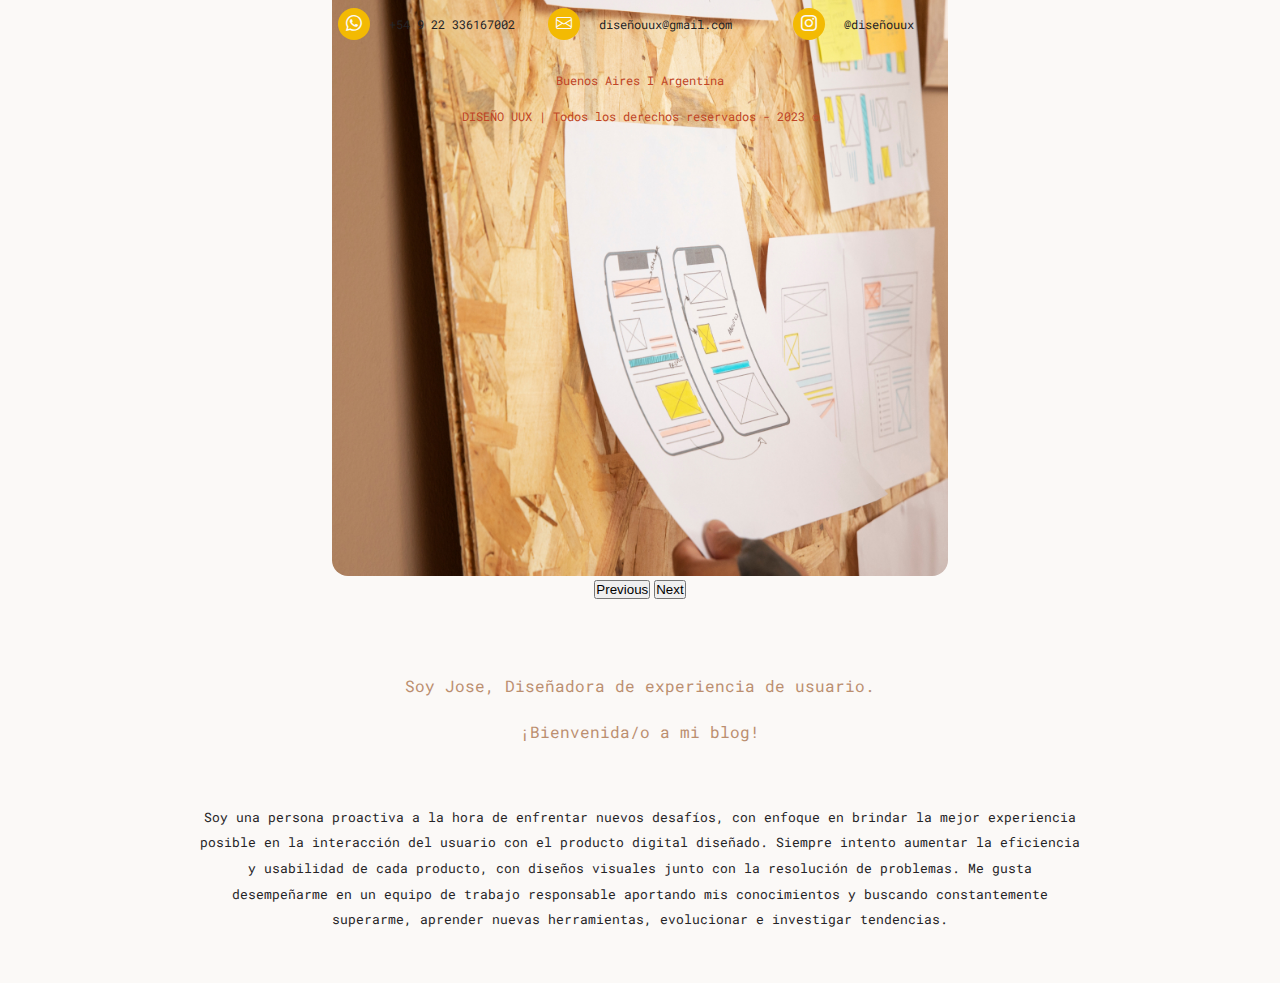
==== commit 7e354574: "Cambio fuente sitio y correciones estilos" ====
--- a/pages/acercade.html
+++ b/pages/acercade.html
@@ -18,10 +18,10 @@
   <link rel="stylesheet" href="../css/styles.css">
 
 
-  <!-- Vincular fuentes: Sacramento y Capriola -->
+  <!-- Vincular fuente: Roboto -->
   <link rel="preconnect" href="https://fonts.googleapis.com">
   <link rel="preconnect" href="https://fonts.gstatic.com" crossorigin>
-  <link href="https://fonts.googleapis.com/css2?family=Capriola&family=Sacramento&display=swap" rel="stylesheet">
+  <link href="https://fonts.googleapis.com/css2?family=Roboto+Mono:ital,wght@0,200;0,300;0,400;0,500;0,600;1,200;1,300;1,400&display=swap" rel="stylesheet">
 
   <!-- Favicon -->
   <link href="../img/favicon.ico" rel="Icon">
--- a/css/styles.css
+++ b/css/styles.css
@@ -1,3 +1,4 @@
+@charset "UTF-8";
 * {
   margin: 0;
   padding: 0;
@@ -18,31 +19,31 @@
 }
 
 h1 {
-  font: normal 1rem/1.5 "Capriola", sans-serif;
+  font: 500 1.1rem/1.5 "Roboto Mono", monospace;
 }
 
 h2 {
-  font: normal 2.3rem/1.5 "Sacramento", cursive;
+  font: 400 1rem/1.5 "Roboto Mono", monospace;
 }
 
 h3 {
-  font-family: "Capriola", sans-serif;
+  font-family: "Roboto Mono", monospace;
   font-size: 0.9rem;
   font-weight: 400;
 }
 
 p {
-  font: normal 0.8rem/2 "Capriola", sans-serif;
+  font: 400 0.8rem/2 "Roboto Mono", monospace;
   color: #252426;
 }
 
 body {
-  background-color: #faf8f4;
+  background-color: #FBF9F7;
 }
 
 main {
   width: 100%;
-  background-color: #faf8f4;
+  background-color: #FBF9F7;
   align-items: center;
   align-self: center;
   padding-top: 2rem;
@@ -60,61 +61,57 @@
     padding-top: 4rem;
   }
 }
-.cards__contenedor {
-  width: 100%;
-  height: 62.5rem;
-  min-width: 19rem;
-  margin-top: 1.5rem;
-  margin-bottom: 2.5rem;
-  display: grid;
-  grid-template-columns: minmax(19rem, 37.5rem);
-  grid-template-rows: repeat(3, minmax(20.5rem, 29rem));
-  justify-self: center;
-  justify-content: space-around;
-  row-gap: 1rem;
-}
-
-.proyecto1__card {
+h1 .titulo__seccion {
+  color: #FBF9F7;
+  max-width: 17rem;
+  font-size: medium;
+  line-height: 1.2;
+  font-weight: 600;
+  text-align: center;
+}
+
+.contenedoramarillo__card {
   width: 100%;
   height: 100%;
   border-radius: 0.5rem;
-  background-image: url(../img/vista-lateral-mano-sosteniendo-pieza-papel.jpg);
+  background-color: rgba(243, 187, 3, 0.6156862745);
+  padding: 8rem 1rem;
+}
+
+.contenedormorado__card {
+  width: 100%;
+  height: 100%;
+  border-radius: 0.5rem;
+  background-color: rgba(187, 143, 112, 0.6980392157);
+  padding: 6rem 1rem;
+}
+
+.proyecto1__card {
+  width: 100%;
+  height: 100%;
+  border-radius: 0.5rem;
+  background-image: url(../img/proyecto-tiempofuera-appnativa.jpg);
   background-size: 100% 100%;
   object-fit: cover;
   display: flex;
   flex-direction: column;
-  justify-content: space-around;
-  align-items: center;
-  padding-top: 10.6rem;
-  padding-bottom: 6.2rem;
-}
-.proyecto1__card h1 {
-  color: #252426;
-  font-size: medium;
-  font-weight: 500;
-}
-.proyecto1__card:hover {
-  background-color: #F3BA03;
+  align-items: center;
+  opacity: 60%;
+  text-align: center;
 }
 
 .proyecto2__card {
   width: 100%;
   height: 100%;
   border-radius: 0.5rem;
-  background-image: url(../img/manos-alto-angulo-sosteniendo-papel.jpg);
+  background-image: url(../img/proyecto-rediseño-apppacientes-clinicaprivadapueyrredon.jpg);
   background-size: 100% 100%;
   object-fit: cover;
-  padding-top: 10.6rem;
-  padding-bottom: 6.25rem;
   display: flex;
   flex-direction: column;
-  justify-content: space-around;
-  align-items: center;
-}
-.proyecto2__card h1 {
-  color: #252426;
-  font-size: medium;
-  font-weight: 500;
+  align-items: center;
+  opacity: 60%;
+  text-align: center;
 }
 
 .proyecto3__card {
@@ -124,60 +121,73 @@
   background-image: url(../img/mujer-haciendo-interfaz-aplicacion-moderna.jpg);
   background-size: 100% 100%;
   object-fit: cover;
-  padding-top: 10rem;
-  padding-bottom: 6.25rem;
   display: flex;
   flex-direction: column;
-  justify-content: space-around;
-  align-items: center;
-}
-.proyecto3__card h1 .proyecto__titulo {
-  color: #252426;
+  align-items: center;
+  opacity: 60%;
+  text-align: center;
+}
+
+.proyecto__titulo {
+  color: #FBF9F7;
+}
+
+.btn {
+  color: #F3BA03;
+  background-color: #FBF9F7;
+  font: 400 1rem/1.5 "Roboto Mono", monospace;
   font-size: medium;
   font-weight: 500;
-}
-
-.btn {
+  width: 60%;
+  max-width: 16rem;
+  height: 3.5rem;
+  border-radius: 1.5rem;
+  text-align: center;
+  padding: 1rem 0.7rem;
+}
+.btn:hover {
   color: #F3BA03;
-  font: normal 2.3rem/1.5 "Sacramento", cursive;
-  font-size: x-large;
-  width: 80%;
-  max-width: 16rem;
-  height: 3.2rem;
-  border-radius: 1.5rem;
-  background-color: #faf8f4;
-  text-align: center;
-  margin-top: 1.8rem;
-}
-.btn:hover {
-  color: #faf8f4;
-  background-color: #F3BA03;
-  width: 102%;
-  transition: all 4ms;
+  background-color: #FBF9F7;
+  width: 101%;
 }
 
 @media (min-width: 768px) and (orientation: landscape) {
-  .proyecto1__card {
-    grid-column: span 2;
-    grid-row: span 2;
-  }
-  .proyecto1__card:hover {
+  .cards__contenedor {
+    width: 95%;
+  }
+  .cards__contenedor .contenedoramarillo__card {
+    background-color: rgba(243, 187, 3, 0.7294117647);
+    opacity: 0;
+    padding: 10rem 1rem;
+  }
+  .cards__contenedor .contenedoramarillo__card:hover {
+    opacity: 100%;
+  }
+  .cards__contenedor .contenedormorado__card {
+    background-color: rgba(187, 143, 112, 0.7411764706);
+    opacity: 0;
+    padding: 10rem 1rem;
+  }
+  .cards__contenedor .contenedormorado__card:hover {
+    opacity: 100%;
+  }
+  .cards__contenedor .proyecto1__card:hover {
     width: 102%;
     height: 102%;
     transition: all 2ms;
   }
-  .proyecto2__card:hover {
+  .cards__contenedor .proyecto2__card:hover {
     width: 102%;
     height: 102%;
     transition: all 2ms;
   }
-  .proyecto3__card:hover {
+  .cards__contenedor .proyecto3__card:hover {
     width: 102%;
     height: 102%;
     transition: all 2ms;
   }
-  .btn {
-    font-size: xx-large;
+  .cards__contenedor .btn {
+    font-size: large;
   }
 }
 @media (min-width: 1200px) and (orientation: landscape) {
@@ -191,27 +201,34 @@
     width: 100%;
     height: 100%;
   }
+  .cards__contenedor .contenedoramarillo__card {
+    padding: 8rem 1rem;
+  }
+  .cards__contenedor .contenedormorado__card {
+    padding: 8rem 1rem;
+  }
   .cards__contenedor .proyecto1__card {
     grid-column: span 1;
     grid-row: span 1;
   }
   .btn {
-    font-size: xx-large;
+    font-size: medium;
   }
 }
 footer {
   width: 100%;
   height: auto;
-  background-color: #faf8f4;
+  background-color: #FBF9F7;
   display: grid;
   grid-template-rows: repeat(2, 5rem);
   justify-items: center;
   align-items: center;
   align-content: center;
+  margin: 4rem 0;
 }
 footer a {
   display: none;
-  font-family: "Capriola", sans-serif;
+  font-family: "Roboto Mono", monospace;
   font-size: 0.75rem;
   font-weight: 400;
   color: #252426;
@@ -237,7 +254,7 @@
   place-items: center;
 }
 footer .redes .icono__card i {
-  color: #faf8f4;
+  color: #FBF9F7;
   font-size: 1rem;
   justify-content: center;
 }
@@ -280,7 +297,7 @@
 }
 header {
   height: 9rem;
-  background-color: #faf8f4;
+  background-color: #FBF9F7;
 }
 header .navbar {
   height: 9rem;
@@ -292,7 +309,7 @@
   max-width: 100vw;
   height: 100%;
   align-self: center;
-  background-color: #faf8f4;
+  background-color: #FBF9F7;
   padding: 0;
 }
 header .navbar-toggler {
@@ -317,21 +334,25 @@
   justify-self: center;
   align-self: center;
 }
+header .logo:hover {
+  rotate: 360deg;
+  transition: rotate 5ms;
+}
 header .navbar-collapse {
   width: 100vw;
   height: auto;
-  background-color: #faf8f4;
+  background-color: #FBF9F7;
   margin-top: 0;
   margin-right: 20vw;
   border-radius: 4px;
   z-index: 10;
 }
 header .nav-item {
-  background-color: #faf8f4;
+  background-color: #FBF9F7;
 }
 header .nav-link {
   color: #252426;
-  font: normal 2.3rem/1.5 "Sacramento", cursive;
+  font: 400 1rem/1.5 "Roboto Mono", monospace;
   padding-left: 1rem;
   margin-left: 2rem;
   margin-right: 3rem;
@@ -343,7 +364,7 @@
 }
 header .contacto {
   color: #E25821;
-  background-color: #faf8f4;
+  background-color: #FBF9F7;
   font-weight: 500;
   padding-left: 1rem;
   margin-top: 2rem;
@@ -358,7 +379,7 @@
   background-color: #E8E0D7;
 }
 header .contacto__activo {
-  color: #faf8f4;
+  color: #FBF9F7;
   background-color: #BB8F70;
 }
 
@@ -376,7 +397,7 @@
   }
   header .activo {
     color: #E25821;
-    background-color: #faf8f4;
+    background-color: #FBF9F7;
   }
   header .container {
     width: 98%;
@@ -437,7 +458,7 @@
     width: 12.5rem;
     height: 4.5rem;
     background-color: #E8E0D7;
-    color: #faf8f4;
+    color: #FBF9F7;
     border-width: 0.3rem;
     border-width: 1rem;
     transition: all 2ms;
@@ -462,7 +483,7 @@
 }
 .acerca__subtitulo {
   color: #E25821;
-  font-size: x-large;
+  font-size: small;
 }
 .acerca__parrafo {
   width: 95%;
@@ -479,7 +500,7 @@
 }
 .acerca__parrafo p {
   text-align: center;
-  font: normal 0.8rem/2 "Capriola", sans-serif;
+  font: 400 0.8rem/2 "Roboto Mono", monospace;
 }
 .acerca .carrusel {
   width: 95%;
@@ -503,7 +524,7 @@
   }
   .acerca__subtitulo {
     color: #E25821;
-    font-size: xx-large;
+    font-size: medium;
   }
   .acerca__parrafo {
     width: 90vw;
@@ -568,11 +589,14 @@
   grid-template-rows: 1fr 3.5fr;
 }
 .contactar__formulario input {
+  font: 400 0.8rem/2 "Roboto Mono", monospace;
+  color: #252426;
   border-radius: 10px;
   border-color: #BB8F70;
   color: #252426;
   border-width: 0.1rem;
-  background-color: #faf8f4;
+  background-color: #FBF9F7;
+  padding-left: 1rem;
 }
 .contactar__formulario .input1 {
   width: 20rem;
@@ -664,7 +688,7 @@
 .principal__seccion {
   width: 92%;
   min-width: 19rem;
-  max-width: 43rem;
+  max-width: 32rem;
   height: auto;
   display: grid;
   flex-wrap: wrap;
@@ -673,13 +697,22 @@
   margin: 0 auto;
 }
 .principal__seccion .cards__contenedor {
-  max-width: 30rem;
+  width: 100%;
+  height: 62.5rem;
+  min-width: 19rem;
+  margin-top: 1.5rem;
+  margin-bottom: 2.5rem;
+  display: grid;
+  grid-template-rows: repeat(3, minmax(20.5rem, 29rem));
+  justify-self: center;
+  justify-content: space-around;
+  row-gap: 1rem;
 }
 
 .mas {
   width: 100%;
   min-width: 19rem;
-  height: 106rem;
+  height: auto;
   margin-top: 0.5rem;
   display: grid;
   grid-template-columns: minmax(18rem, 100%);
@@ -700,7 +733,7 @@
 }
 .mas .frase__contenedor .frase__parrafo {
   max-width: 90%;
-  color: #faf8f4;
+  color: #FBF9F7;
   line-height: 2rem;
   text-align: center;
 }
@@ -725,41 +758,68 @@
   justify-content: center;
   align-content: space-between;
   text-align: center;
-  padding: 2rem 2rem;
+  padding: 2rem 0;
 }
 .info__contenedor .info__titulo {
   color: #E25821;
   margin-top: 1rem;
   margin-bottom: 2rem;
 }
+.info__contenedor .info__parrafo {
+  width: 90%;
+  max-width: 50rem;
+  margin: 0 auto;
+}
 
 @media (min-width: 768px) and (orientation: landscape) {
-  main .cards__contenedor {
-    max-width: 40rem;
-  }
-  main .proyecto1__card {
+  main .principal__seccion {
+    width: 92%;
+    max-width: 38rem;
+  }
+  main .principal__seccion .cards__contenedor {
+    height: 49rem;
+    grid-template-columns: repeat(2, minmax(20.5rem, 29rem));
+    grid-template-rows: repeat(2, minmax(20.5rem, 24rem));
+    column-gap: 1rem;
+  }
+  main .principal__seccion .proyecto1__card {
+    grid-column: span 2;
+    grid-row: span 1;
+  }
+  main .principal__seccion .proyecto2__card {
     grid-column: span 1;
     grid-row: span 1;
   }
-  main .mas {
+  main .principal__seccion .proyecto3__card {
+    grid-column: span 1;
+    grid-row: span 1;
+  }
+  .mas {
     height: 70rem;
     grid-template-rows: 1fr 0.5fr 4fr;
   }
-  main .mas .separador__linea {
+  .mas .separador__linea {
     margin-top: 4rem;
   }
 }
 @media (min-width: 1200px) and (orientation: landscape) {
   main .principal__seccion {
     width: 95%;
-    max-width: 75rem;
+    max-width: 80rem;
     height: 30rem;
     margin-bottom: 2rem;
   }
   main .principal__seccion .cards__contenedor {
     width: 100%;
-    max-width: 70rem;
+    max-width: 74rem;
     height: 22rem;
+    grid-template-columns: repeat(3, minmax(20.5rem, 29rem));
+    grid-template-rows: 23rem;
+    column-gap: 1rem;
+  }
+  main .principal__seccion .cards__contenedor .proyecto1__card {
+    grid-column: span 1;
+    grid-row: span 1;
   }
   main .mas {
     height: 62rem;
@@ -769,6 +829,9 @@
   }
   main .mas .separador__linea {
     margin-top: 5rem;
+  }
+  main .mas .info__parrafo {
+    max-width: 60rem;
   }
 }
 .proyectos {
@@ -788,7 +851,7 @@
   max-width: 25rem;
   display: grid;
   grid-template-columns: 1fr;
-  grid-template-rows: repeat(6, 290px);
+  grid-template-rows: repeat(6, 20rem);
   row-gap: 1rem;
   margin-top: 1rem;
   margin-bottom: 3rem;
@@ -800,16 +863,17 @@
   .proyectos {
     width: 92%;
     max-width: 75rem;
-    height: 90rem;
+    height: 70rem;
   }
   .proyectos__contenedor {
-    max-width: 75rem;
-    height: 75rem;
+    max-width: 70rem;
+    height: 60rem;
     margin-top: 3rem;
     margin-bottom: 3rem;
     grid-template-columns: 1fr 1fr;
-    grid-template-rows: 1fr 1fr 1fr;
+    grid-template-rows: repeat(3, 20rem);
     column-gap: 1rem;
+    padding: 0 2rem;
   }
 }
 @media (min-width: 1200px) and (orientation: landscape) {
@@ -837,7 +901,6 @@
 .colaboraciones .subtitulo__seccion {
   text-align: center;
   color: #252426;
-  font-weight: 100;
 }
 .colaboraciones__informacion {
   width: 90%;
@@ -877,7 +940,7 @@
   margin-right: 1rem;
 }
 .colaboraciones .contacto__red .icono__card i {
-  color: #faf8f4;
+  color: #FBF9F7;
   font-size: 1rem;
   justify-content: center;
 }
@@ -898,7 +961,7 @@
   width: 90%;
   max-width: 22.5rem;
   height: auto;
-  color: #faf8f4;
+  color: #FBF9F7;
   background-color: #BB8F70;
   border-radius: 0 1.5rem 0 1.5rem;
   display: grid;
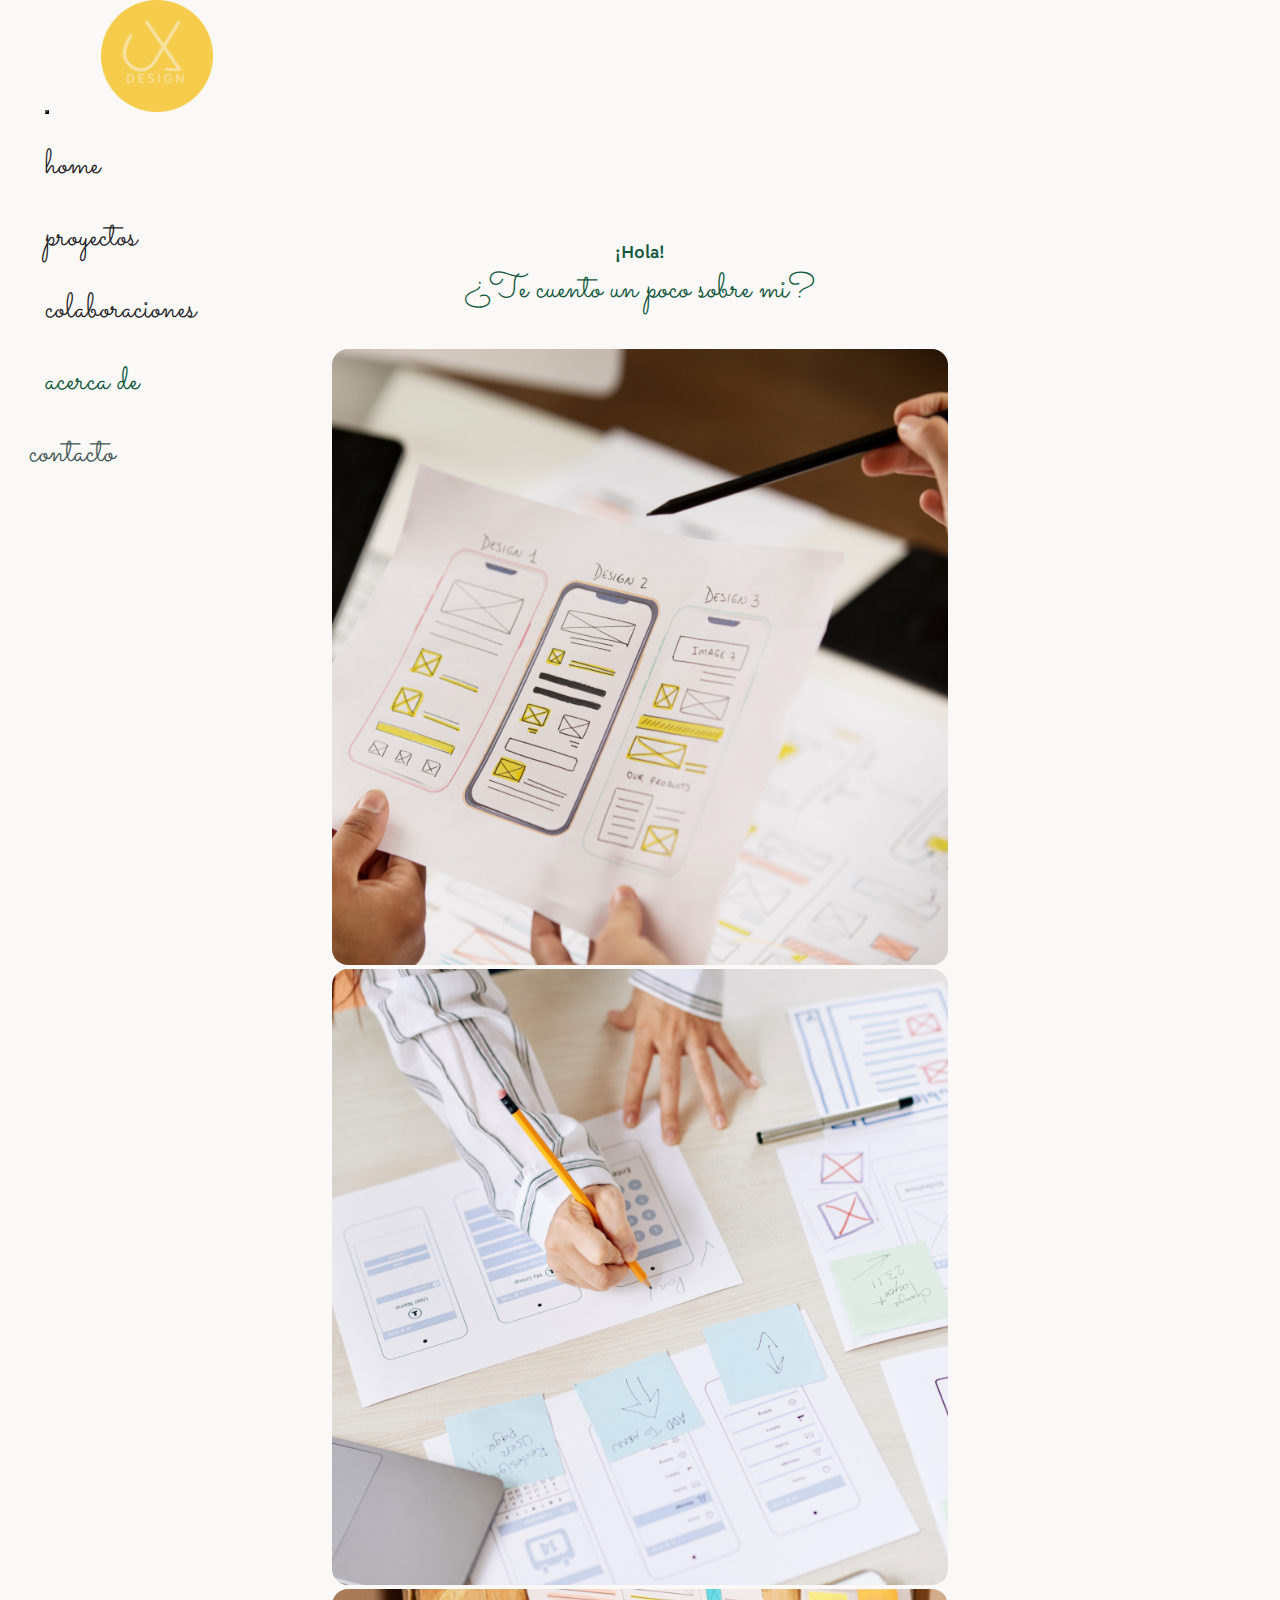
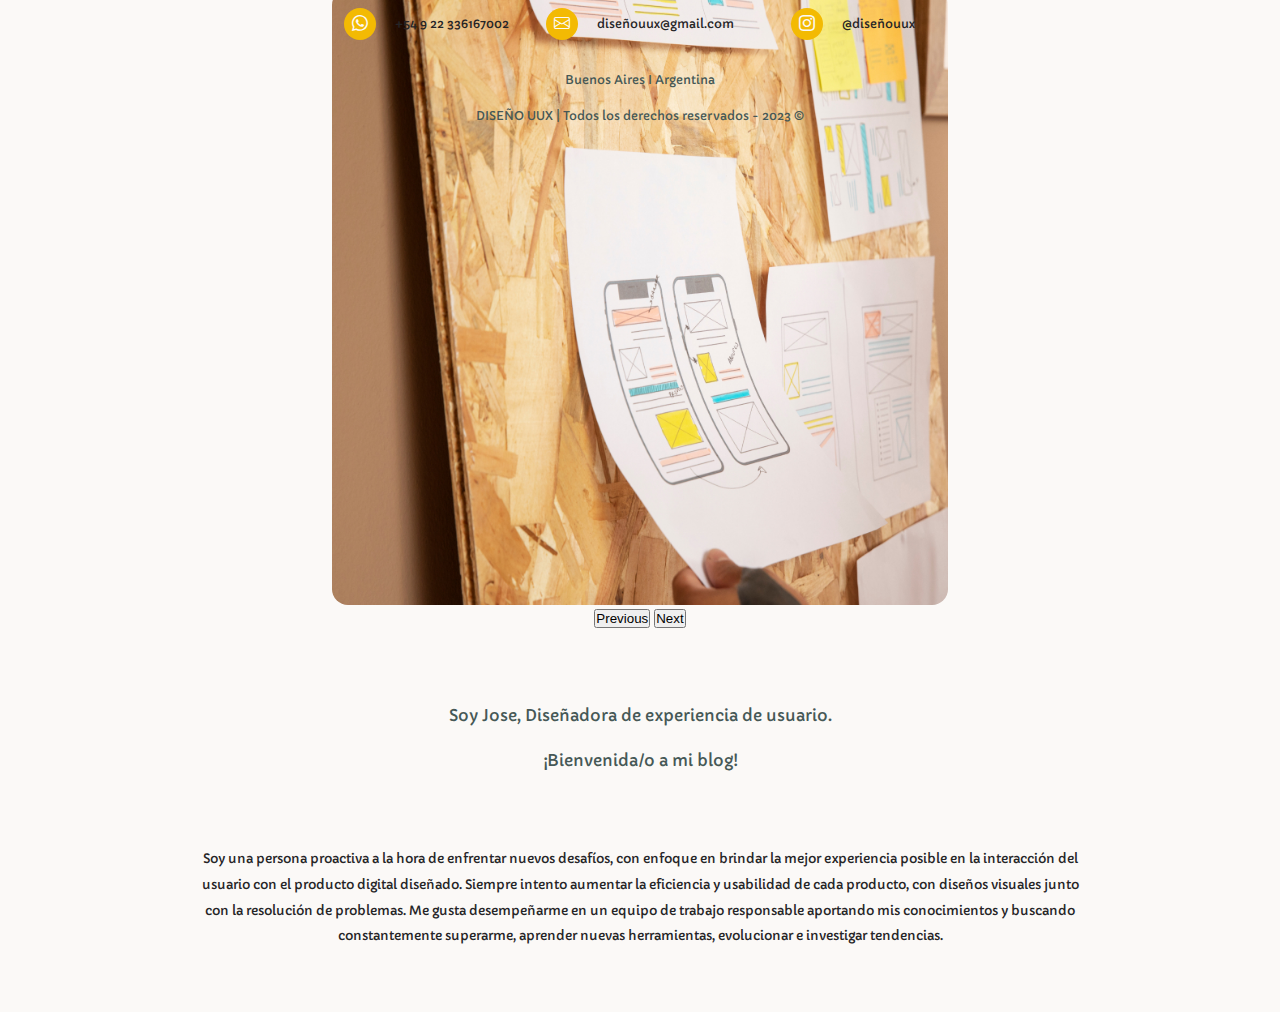
==== commit 1b6de7a8: "Pruebas paleta cromática" ====
--- a/pages/acercade.html
+++ b/pages/acercade.html
@@ -5,7 +5,8 @@
   <meta charset="UTF-8">
   <meta http-equiv="X-UA-Compatible" content="IE=edge">
   <meta name="viewport" content="width=device-width, initial-scale=1.0">
-  <meta name="description" content="Te cuento sobre mí, diseñadora UX/UI enfocada en brindar la mejor experiencia de usuario en los productos digitales que diseño. Mi objetivo es aumentar la eficiencia y usabilidad de cada proyecto, combinando diseños visuales impactantes con soluciones efectivas a problemas.¡Conóceme y descubre cómo juntos podemos crear productos digitales excepcionales!">
+  <meta name="description"
+    content="Te cuento sobre mí, diseñadora UX/UI enfocada en brindar la mejor experiencia de usuario en los productos digitales que diseño. Mi objetivo es aumentar la eficiencia y usabilidad de cada proyecto, combinando diseños visuales impactantes con soluciones efectivas a problemas.¡Conóceme y descubre cómo juntos podemos crear productos digitales excepcionales!">
   <title>DiseñoUux| Acerca de mí- Diseño UX UI</title>
 
   <!-- Vincular archivos Bootstrap -->
@@ -18,11 +19,12 @@
   <link rel="stylesheet" href="../css/styles.css">
 
 
-  <!-- Vincular fuente: Roboto -->
+  <!-- Vincular fuente -->
   <link rel="preconnect" href="https://fonts.googleapis.com">
   <link rel="preconnect" href="https://fonts.gstatic.com" crossorigin>
-  <link href="https://fonts.googleapis.com/css2?family=Roboto+Mono:ital,wght@0,200;0,300;0,400;0,500;0,600;1,200;1,300;1,400&display=swap" rel="stylesheet">
+  <link href="https://fonts.googleapis.com/css2?family=Capriola&family=Sacramento&display=swap" rel="stylesheet">
 
+  
   <!-- Favicon -->
   <link href="../img/favicon.ico" rel="Icon">
 
@@ -63,61 +65,64 @@
   </header>
 
   <main>
-    <section  class="acerca">   
+    <section class="acerca">
 
-        <h1 class="titulo__seccion">¡Hola!</h1>
+      <h1 class="titulo__seccion">¡Hola!</h1>
 
-        <h2 class="acerca__subtitulo">¿Te cuento un poco sobre mi?</h2>
+      <h2 class="acerca__subtitulo">¿Te cuento un poco sobre mi?</h2>
 
-        <div class="carrusel">
+      <div class="carrusel">
 
-          <div id="carouselExample" class="carousel slide">
+        <div id="carouselExample" class="carousel slide">
 
-            <div class="carousel-inner">
+          <div class="carousel-inner">
 
-              <div class="carousel-item active">
-                <img src="../img/manos-alto-angulo-sosteniendo-papel.jpg" class="d-block w-100"
-                  alt="manos-alto-angulo-sosteniendo-papel">
-              </div>
-
-              <div class="carousel-item">
-                <img src="../img/mujer-haciendo-interfaz-aplicacion-moderna.jpg" class="d-block w-100"
-                  alt="mujer-haciendo-interfaz-aplicacion-moderna">
-              </div>
-
-              <div class="carousel-item">
-                <img src="../img/vista-lateral-mano-sosteniendo-pieza-papel.jpg" class="d-block w-100"
-                  alt="vista-lateral-mano-sosteniendo-pieza-papel">
-              </div>
-
+            <div class="carousel-item active">
+              <img src="../img/manos-alto-angulo-sosteniendo-papel.jpg" class="d-block w-100"
+                alt="manos-alto-angulo-sosteniendo-papel">
             </div>
 
-            <button class="carousel-control-prev" type="button" data-bs-target="#carouselExample" data-bs-slide="prev">
-              <span class="carousel-control-prev-icon" aria-hidden="true"></span>
-              <span class="visually-hidden">Previous</span>
-            </button>
-            <button class="carousel-control-next" type="button" data-bs-target="#carouselExample" data-bs-slide="next">
-              <span class="carousel-control-next-icon" aria-hidden="true"></span>
-              <span class="visually-hidden">Next</span>
-            </button>
+            <div class="carousel-item">
+              <img src="../img/mujer-haciendo-interfaz-aplicacion-moderna.jpg" class="d-block w-100"
+                alt="mujer-haciendo-interfaz-aplicacion-moderna">
+            </div>
+
+            <div class="carousel-item">
+              <img src="../img/vista-lateral-mano-sosteniendo-pieza-papel.jpg" class="d-block w-100"
+                alt="vista-lateral-mano-sosteniendo-pieza-papel">
+            </div>
 
           </div>
+
+          <button class="carousel-control-prev" type="button" data-bs-target="#carouselExample" data-bs-slide="prev">
+            <span class="carousel-control-prev-icon" aria-hidden="true"></span>
+            <span class="visually-hidden">Previous</span>
+          </button>
+          <button class="carousel-control-next" type="button" data-bs-target="#carouselExample" data-bs-slide="next">
+            <span class="carousel-control-next-icon" aria-hidden="true"></span>
+            <span class="visually-hidden">Next</span>
+          </button>
+
         </div>
+      </div>
 
-          <div class="acerca__parrafo">
-            <h3>
-              Soy Jose, Diseñadora de experiencia de usuario.
-            </h3>
-            <h3>
-              ¡Bienvenida/o a mi blog!
-            </h3>
-            <p>
-              Soy una persona proactiva a la hora de enfrentar nuevos desafíos, con enfoque en brindar la mejor experiencia posible en la interacción del usuario con el producto digital diseñado. 
-              Siempre intento aumentar la eficiencia y usabilidad de cada producto, con diseños visuales junto con la resolución de problemas.
+      <div class="acerca__parrafo">
+        <h3>
+          Soy Jose, Diseñadora de experiencia de usuario.
+        </h3>
+        <h3>
+          ¡Bienvenida/o a mi blog!
+        </h3>
+        <p>
+          Soy una persona proactiva a la hora de enfrentar nuevos desafíos, con enfoque en brindar la mejor experiencia
+          posible en la interacción del usuario con el producto digital diseñado.
+          Siempre intento aumentar la eficiencia y usabilidad de cada producto, con diseños visuales junto con la
+          resolución de problemas.
 
-              Me gusta desempeñarme en un equipo de trabajo responsable aportando mis conocimientos y buscando constantemente superarme, aprender nuevas herramientas, evolucionar e investigar tendencias.              
-            </p>
-          </div>        
+          Me gusta desempeñarme en un equipo de trabajo responsable aportando mis conocimientos y buscando
+          constantemente superarme, aprender nuevas herramientas, evolucionar e investigar tendencias.
+        </p>
+      </div>
 
     </section>
   </main>
--- a/css/styles.css
+++ b/css/styles.css
@@ -19,21 +19,21 @@
 }
 
 h1 {
-  font: 500 1.1rem/1.5 "Roboto Mono", monospace;
+  font: 500 1rem/1.5 "Capriola", sans-serif;
 }
 
 h2 {
-  font: 400 1rem/1.5 "Roboto Mono", monospace;
+  font: 400 2.2rem/1.5 "Sacramento", cursive;
 }
 
 h3 {
-  font-family: "Roboto Mono", monospace;
+  font-family: "Capriola", sans-serif;
   font-size: 0.9rem;
   font-weight: 400;
 }
 
 p {
-  font: 400 0.8rem/2 "Roboto Mono", monospace;
+  font: 400 0.8rem/2 "Capriola", sans-serif;
   color: #252426;
 }
 
@@ -51,9 +51,8 @@
 
 .titulo__seccion {
   width: 100%;
-  color: #E25821;
-  text-align: center;
-  font-size: medium;
+  color: #12583E;
+  text-align: center;
 }
 
 @media (min-width: 768px) and (orientation: landscape) {
@@ -135,7 +134,7 @@
 .btn {
   color: #F3BA03;
   background-color: #FBF9F7;
-  font: 400 1rem/1.5 "Roboto Mono", monospace;
+  font: 400 2.2rem/1.5 "Sacramento", cursive;
   font-size: medium;
   font-weight: 500;
   width: 60%;
@@ -228,7 +227,7 @@
 }
 footer a {
   display: none;
-  font-family: "Roboto Mono", monospace;
+  font-family: "Capriola", sans-serif;
   font-size: 0.75rem;
   font-weight: 400;
   color: #252426;
@@ -267,14 +266,14 @@
 footer .footer__info .footer__texto {
   font-size: 0.75rem;
   font-weight: 400;
-  color: #C04526;
+  color: #465856;
   text-align: center;
   grid-row: 1/2;
 }
 footer .footer__info .footer__copy {
   font-size: 0.75rem;
   font-weight: 400;
-  color: #C04526;
+  color: #465856;
   text-align: center;
   grid-row: 2/3;
 }
@@ -320,7 +319,7 @@
   font-weight: 400;
 }
 header .navbar-toggler__icon {
-  color: #E25821;
+  color: #12583E;
   order: 1;
 }
 header .navbar-brand {
@@ -330,6 +329,7 @@
 header .logo {
   width: 20vw;
   max-width: 7rem;
+  opacity: 70%;
   height: auto;
   justify-self: center;
   align-self: center;
@@ -352,18 +352,18 @@
 }
 header .nav-link {
   color: #252426;
-  font: 400 1rem/1.5 "Roboto Mono", monospace;
+  font: 400 2.2rem/1.5 "Sacramento", cursive;
   padding-left: 1rem;
   margin-left: 2rem;
   margin-right: 3rem;
   border-radius: 0.5rem;
 }
 header .nav-link:hover {
-  color: #C04526;
+  color: #465856;
   font-weight: 500;
 }
 header .contacto {
-  color: #E25821;
+  color: #12583E;
   background-color: #FBF9F7;
   font-weight: 500;
   padding-left: 1rem;
@@ -371,16 +371,16 @@
   margin-bottom: 41rem;
 }
 header .contacto:hover {
-  color: #BB8F70;
+  color: #465856;
   font-weight: 500;
 }
 header .activo {
-  color: #E25821;
+  color: #12583E;
   background-color: #E8E0D7;
 }
 header .contacto__activo {
   color: #FBF9F7;
-  background-color: #BB8F70;
+  background-color: #465856;
 }
 
 @media (min-width: 1200px) and (orientation: landscape) {
@@ -396,7 +396,7 @@
     z-index: index 10;
   }
   header .activo {
-    color: #E25821;
+    color: #12583E;
     background-color: #FBF9F7;
   }
   header .container {
@@ -435,7 +435,7 @@
     margin-right: 1rem;
   }
   header .nav-item .nav-link:hover {
-    color: #C04526;
+    color: #465856;
     font-weight: 500;
     width: 105%;
     height: 105%;
@@ -444,7 +444,7 @@
   header .contacto {
     width: 12rem;
     height: 4rem;
-    color: #C04526;
+    color: #465856;
     align-self: center;
     padding: 0.5rem 0;
     margin: 1.5rem 1rem;
@@ -464,7 +464,7 @@
     transition: all 2ms;
   }
   header .contacto__activo {
-    color: #E25821;
+    color: #12583E;
     background-color: #E8E0D7;
   }
 }
@@ -482,8 +482,7 @@
   text-align: center;
 }
 .acerca__subtitulo {
-  color: #E25821;
-  font-size: small;
+  color: #12583E;
 }
 .acerca__parrafo {
   width: 95%;
@@ -496,11 +495,11 @@
 }
 .acerca__parrafo h3 {
   font-size: medium;
-  color: #BB8F70;
+  color: #465856;
 }
 .acerca__parrafo p {
   text-align: center;
-  font: 400 0.8rem/2 "Roboto Mono", monospace;
+  font: 400 0.8rem/2 "Capriola", sans-serif;
 }
 .acerca .carrusel {
   width: 95%;
@@ -523,8 +522,7 @@
     margin-top: 2rem;
   }
   .acerca__subtitulo {
-    color: #E25821;
-    font-size: medium;
+    color: #12583E;
   }
   .acerca__parrafo {
     width: 90vw;
@@ -565,7 +563,7 @@
   width: 3rem;
   border-width: 0.3rem;
   border-radius: 0.1rem;
-  color: #E25821;
+  color: #12583E;
   margin-top: 0px;
   margin-bottom: 0px;
   justify-self: center;
@@ -576,7 +574,7 @@
   width: 3rem;
   border-width: 0.3rem;
   border-radius: 2px;
-  color: #E25821;
+  color: #12583E;
   justify-self: start;
   margin-top: 0px;
   margin-bottom: 0px;
@@ -589,10 +587,10 @@
   grid-template-rows: 1fr 3.5fr;
 }
 .contactar__formulario input {
-  font: 400 0.8rem/2 "Roboto Mono", monospace;
+  font: 400 0.8rem/2 "Capriola", sans-serif;
   color: #252426;
   border-radius: 10px;
-  border-color: #BB8F70;
+  border-color: #465856;
   color: #252426;
   border-width: 0.1rem;
   background-color: #FBF9F7;
@@ -725,7 +723,7 @@
   height: 100%;
   max-height: 20rem;
   min-height: 18rem;
-  background-color: #BB8F70;
+  background-color: #465856;
   border-radius: 2rem 0 2rem 0;
   display: flex;
   align-items: center;
@@ -748,7 +746,7 @@
   height: 0.2rem;
   border-radius: 2px;
   margin: auto auto;
-  background-color: #E25821;
+  background-color: #12583E;
   margin-top: 2rem;
 }
 
@@ -761,7 +759,7 @@
   padding: 2rem 0;
 }
 .info__contenedor .info__titulo {
-  color: #E25821;
+  color: #12583E;
   margin-top: 1rem;
   margin-bottom: 2rem;
 }
@@ -919,15 +917,19 @@
   margin: auto auto;
 }
 .colaboraciones .contacto__red {
+  width: 8rem;
   height: 3rem;
-  display: flex;
   text-align: center;
   justify-items: center;
   align-items: center;
   margin: 0 auto;
 }
 .colaboraciones .contacto__red a {
+  width: 8rem;
   color: #252426;
+  display: grid;
+  grid-template-columns: 2fr 3fr;
+  grid-template-rows: 100%;
 }
 .colaboraciones .contacto__red .icono__card {
   display: grid;
@@ -962,7 +964,7 @@
   max-width: 22.5rem;
   height: auto;
   color: #FBF9F7;
-  background-color: #BB8F70;
+  background-color: #465856;
   border-radius: 0 1.5rem 0 1.5rem;
   display: grid;
   grid-template-rows: 1fr 2fr;
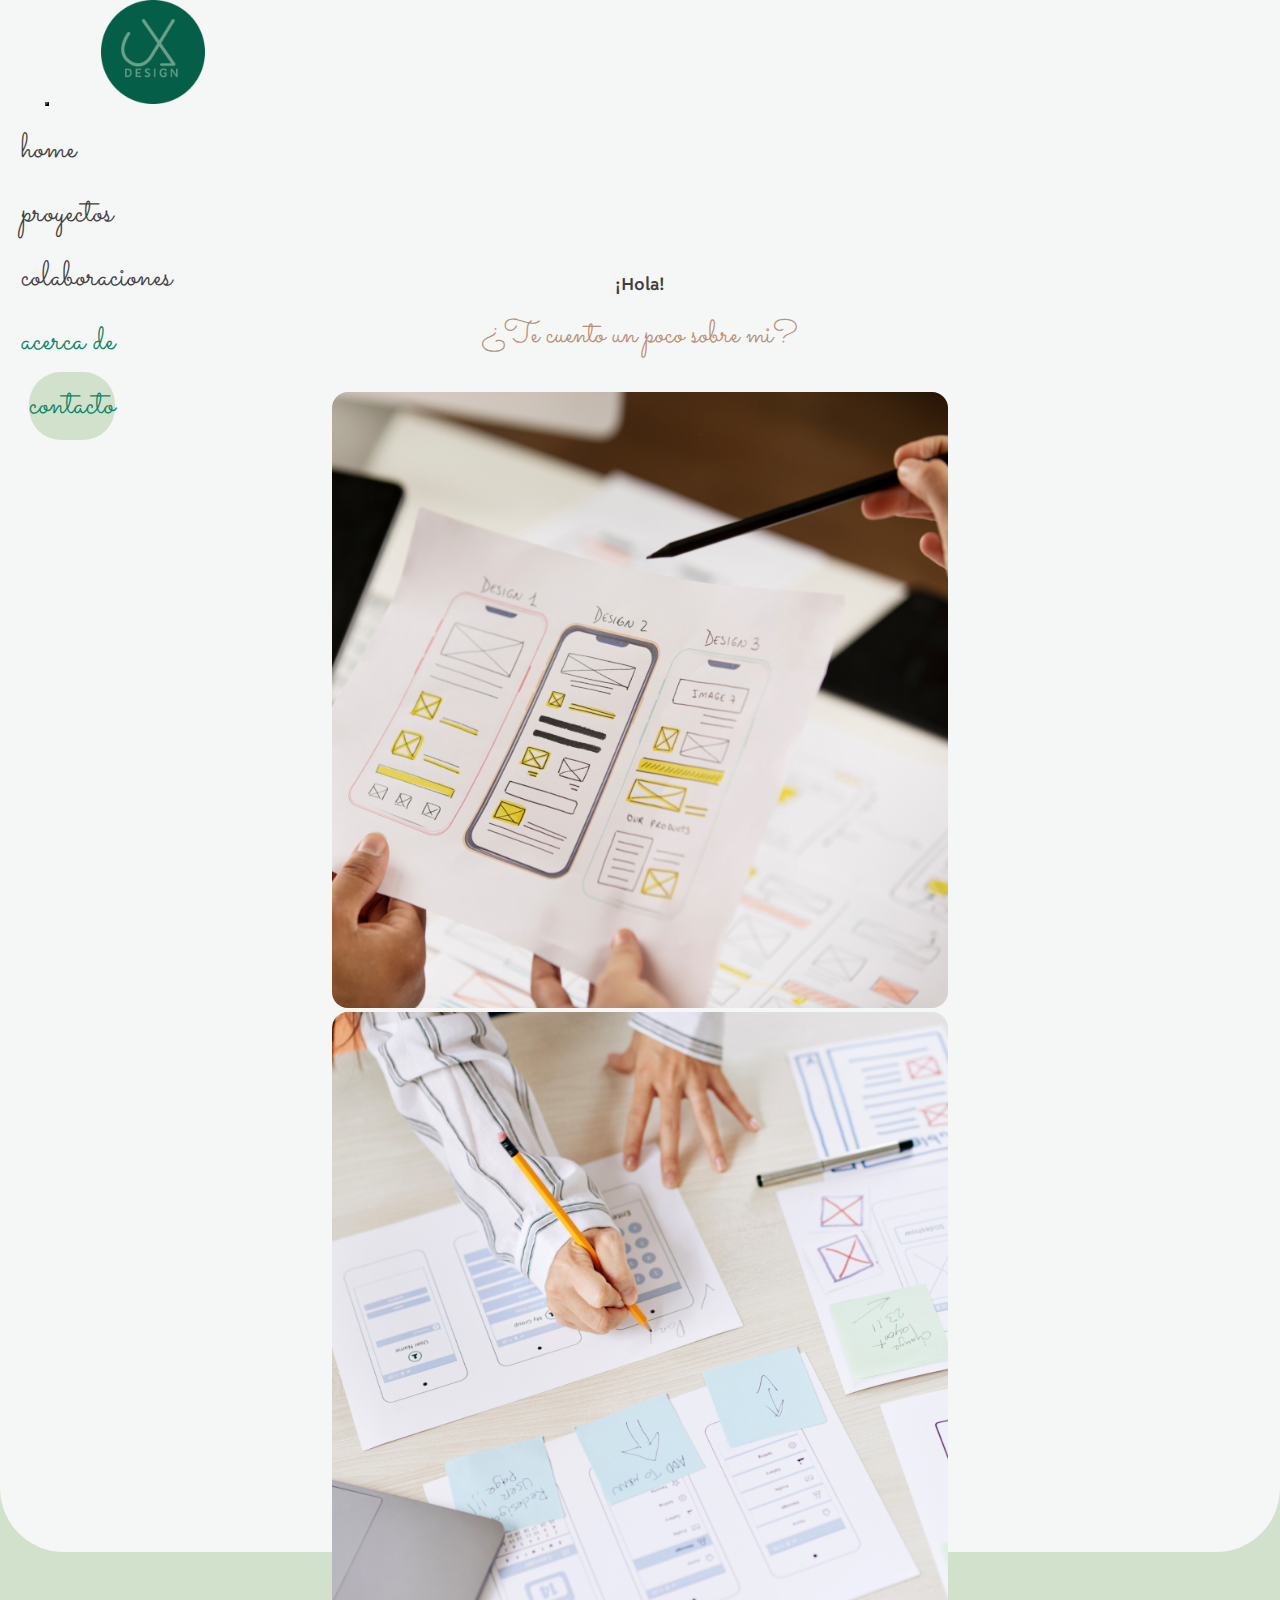
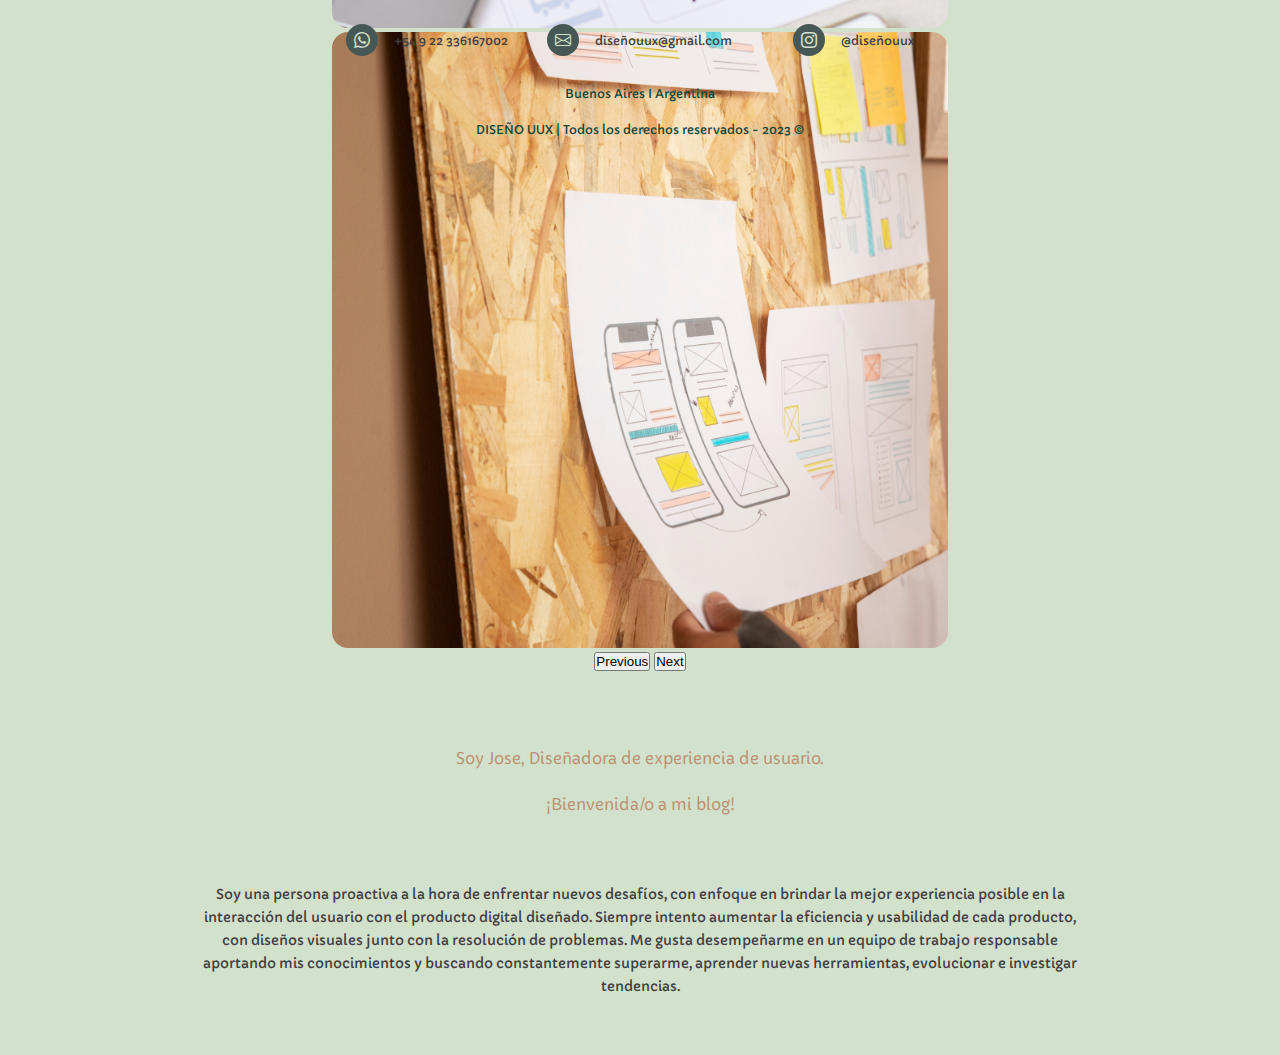
==== commit b2ddbbed: "Correcciones margin y padding secciones sitio y utilización de paleta cromática" ====
--- a/pages/acercade.html
+++ b/pages/acercade.html
@@ -132,24 +132,30 @@
     <div class="redes">
 
       <div class="redes__card">
-        <div class="icono__card">
-          <i class="bi bi-whatsapp"></i>
-        </div>
-        <a href="../index.html">+54 9 22 336167002</a>
+        <a href="//web.whatsapp.com /">
+          <div class="icono__card">
+            <i class="bi bi-whatsapp"></i>
+          </div>
+        </a>
+        <a class="redes__info" href="//web.whatsapp.com /">+54 9 22 336167002</a>
       </div>
 
       <div class="redes__card">
-        <div class="icono__card">
-          <i class="bi bi-envelope"></i>
-        </div>
-        <a href="../index.html">diseñouux@gmail.com</a>
+        <a href="https://www.gmail.com/mail/help/intl/es/about.html?iframe">
+          <div class="icono__card">
+            <i class="bi bi-envelope"></i>
+          </div>
+        </a>
+        <a class="redes__info" href="https://www.gmail.com/mail/help/intl/es/about.html?iframe">diseñouux@gmail.com</a>
       </div>
 
       <div class="redes__card">
-        <div class="icono__card">
-          <i class="bi bi-instagram"></i>
-        </div>
-        <a href="../index.html">@diseñouux</a>
+        <a href="https://www.instagram.com/?hl=es" target="_blank" rel="noopener noreferrer">
+          <div class="icono__card">
+            <i class="bi bi-instagram"></i>
+          </div>
+        </a>
+        <a class="redes__info" href="https://www.instagram.com/?hl=es" target="_blank" rel="noopener noreferrer">@diseñouux</a>
       </div>
 
     </div>
--- a/css/styles.css
+++ b/css/styles.css
@@ -20,6 +20,7 @@
 
 h1 {
   font: 500 1rem/1.5 "Capriola", sans-serif;
+  font-size: 0.9rem;
 }
 
 h2 {
@@ -28,61 +29,57 @@
 
 h3 {
   font-family: "Capriola", sans-serif;
-  font-size: 0.9rem;
-  font-weight: 400;
+  font-size: 0.9em;
+  font-weight: 300;
 }
 
 p {
-  font: 400 0.8rem/2 "Capriola", sans-serif;
-  color: #252426;
+  font: 400 0.85rem/1.7 "Capriola", sans-serif;
+  color: #413F42;
 }
 
 body {
-  background-color: #FBF9F7;
+  background-color: #D2E1CC;
 }
 
 main {
   width: 100%;
-  background-color: #FBF9F7;
+  background-color: #F5F6F6;
   align-items: center;
   align-self: center;
-  padding-top: 2rem;
+  padding-top: 3rem;
+  border-radius: 0 0 4rem 4rem;
 }
 
 .titulo__seccion {
   width: 100%;
-  color: #12583E;
-  text-align: center;
+  color: #413F42;
+  text-align: center;
+  margin-bottom: 1rem;
 }
 
 @media (min-width: 768px) and (orientation: landscape) {
   main {
-    padding-top: 4rem;
-  }
-}
-h1 .titulo__seccion {
-  color: #FBF9F7;
-  max-width: 17rem;
-  font-size: medium;
-  line-height: 1.2;
-  font-weight: 600;
-  text-align: center;
-}
-
+    padding-top: 6rem;
+  }
+  h1 {
+    font-size: 1rem;
+  }
+}
 .contenedoramarillo__card {
   width: 100%;
   height: 100%;
   border-radius: 0.5rem;
-  background-color: rgba(243, 187, 3, 0.6156862745);
-  padding: 8rem 1rem;
+  background-color: rgba(17, 69, 56, 0.537254902);
+  padding: 8rem 1rem 6rem 1rem;
 }
 
 .contenedormorado__card {
   width: 100%;
   height: 100%;
   border-radius: 0.5rem;
-  background-color: rgba(187, 143, 112, 0.6980392157);
-  padding: 6rem 1rem;
+  background-color: rgba(70, 88, 86, 0.8156862745);
+  padding: 8rem 1rem 6rem 1rem;
 }
 
 .proyecto1__card {
@@ -95,7 +92,7 @@
   display: flex;
   flex-direction: column;
   align-items: center;
-  opacity: 60%;
+  opacity: 95%;
   text-align: center;
 }
 
@@ -109,7 +106,7 @@
   display: flex;
   flex-direction: column;
   align-items: center;
-  opacity: 60%;
+  opacity: 95%;
   text-align: center;
 }
 
@@ -123,117 +120,150 @@
   display: flex;
   flex-direction: column;
   align-items: center;
-  opacity: 60%;
+  opacity: 95%;
+  text-align: center;
+}
+
+.proyecto4__card {
+  width: 100%;
+  height: 100%;
+  border-radius: 0.5rem;
+  background-image: url(../img/manos-alto-angulo-sosteniendo-papel.jpg);
+  background-size: 100% 100%;
+  object-fit: cover;
+  display: flex;
+  flex-direction: column;
+  align-items: center;
+  opacity: 95%;
+  text-align: center;
+}
+
+.proyecto5__card {
+  width: 100%;
+  height: 100%;
+  border-radius: 0.5rem;
+  background-image: url(../img/vista-lateral-mano-sosteniendo-pieza-papel.jpg);
+  background-size: 100% 100%;
+  object-fit: cover;
+  display: flex;
+  flex-direction: column;
+  align-items: center;
+  opacity: 95%;
+  text-align: center;
+}
+
+.proyecto6__card {
+  width: 100%;
+  height: 100%;
+  border-radius: 0.5rem;
+  background-image: url(../img/mujer-haciendo-interfaz-aplicacion-moderna.jpg);
+  background-size: 100% 100%;
+  object-fit: cover;
+  display: flex;
+  flex-direction: column;
+  align-items: center;
+  opacity: 95%;
   text-align: center;
 }
 
 .proyecto__titulo {
-  color: #FBF9F7;
+  color: #000000;
+  font-size: 0.9rem;
 }
 
 .btn {
-  color: #F3BA03;
-  background-color: #FBF9F7;
+  color: #0e8466;
+  background-color: #D2E1CC;
   font: 400 2.2rem/1.5 "Sacramento", cursive;
-  font-size: medium;
+  font-size: 1.7rem;
   font-weight: 500;
   width: 60%;
   max-width: 16rem;
   height: 3.5rem;
   border-radius: 1.5rem;
   text-align: center;
-  padding: 1rem 0.7rem;
-}
-.btn:hover {
-  color: #F3BA03;
-  background-color: #FBF9F7;
-  width: 101%;
+  padding: 0.5rem 0.7rem;
+  margin-top: 1rem;
 }
 
 @media (min-width: 768px) and (orientation: landscape) {
-  .cards__contenedor {
-    width: 95%;
-  }
-  .cards__contenedor .contenedoramarillo__card {
-    background-color: rgba(243, 187, 3, 0.7294117647);
+  .contenedoramarillo__card {
+    background-color: rgba(17, 69, 56, 0.537254902);
     opacity: 0;
     padding: 10rem 1rem;
   }
-  .cards__contenedor .contenedoramarillo__card:hover {
-    opacity: 100%;
-  }
-  .cards__contenedor .contenedormorado__card {
-    background-color: rgba(187, 143, 112, 0.7411764706);
+  .contenedormorado__card {
+    background-color: rgba(70, 88, 86, 0.8156862745);
     opacity: 0;
     padding: 10rem 1rem;
   }
-  .cards__contenedor .contenedormorado__card:hover {
-    opacity: 100%;
-  }
-  .cards__contenedor .proyecto1__card:hover {
+  .proyecto1__card:hover {
     width: 102%;
     height: 102%;
     transition: all 2ms;
   }
-  .cards__contenedor .proyecto2__card:hover {
+  .proyecto2__card:hover {
     width: 102%;
     height: 102%;
     transition: all 2ms;
   }
-  .cards__contenedor .proyecto3__card:hover {
+  .proyecto3__card:hover {
     width: 102%;
     height: 102%;
     transition: all 2ms;
   }
-  .cards__contenedor .btn {
-    font-size: large;
+  .proyecto4__card:hover {
+    width: 102%;
+    height: 102%;
+    transition: all 2ms;
+  }
+  .proyecto5__card:hover {
+    width: 102%;
+    height: 102%;
+    transition: all 2ms;
+  }
+  .proyecto6__card:hover {
+    width: 102%;
+    height: 102%;
+    transition: all 2ms;
+  }
+  .btn {
+    font-size: 1.9rem;
   }
 }
 @media (min-width: 1200px) and (orientation: landscape) {
-  .cards__contenedor {
-    width: 95%;
-    grid-template-columns: 1fr 1fr 1fr;
-    grid-template-rows: minmax(350px, 30vh);
-    column-gap: 1rem;
-  }
-  .cards__contenedor img {
-    width: 100%;
-    height: 100%;
-  }
-  .cards__contenedor .contenedoramarillo__card {
+  .btn:hover {
+    color: #D2E1CC;
+    background-color: #114538;
+    width: 101%;
+  }
+  .contenedoramarillo__card {
     padding: 8rem 1rem;
   }
-  .cards__contenedor .contenedormorado__card {
+  .contenedoramarillo__card:hover {
+    opacity: 100%;
+  }
+  .contenedormorado__card {
     padding: 8rem 1rem;
   }
-  .cards__contenedor .proyecto1__card {
+  .contenedormorado__card:hover {
+    opacity: 100%;
+  }
+  .proyecto1__card {
     grid-column: span 1;
     grid-row: span 1;
   }
-  .btn {
-    font-size: medium;
-  }
 }
 footer {
   width: 100%;
   height: auto;
-  background-color: #FBF9F7;
+  background-color: #D2E1CC;
   display: grid;
   grid-template-rows: repeat(2, 5rem);
   justify-items: center;
   align-items: center;
   align-content: center;
-  margin: 4rem 0;
-}
-footer a {
-  display: none;
-  font-family: "Capriola", sans-serif;
-  font-size: 0.75rem;
-  font-weight: 400;
-  color: #252426;
-  padding-top: 0.5rem;
-  padding-bottom: 0.5rem;
-  margin-left: 19px;
+  margin: 3rem 0;
 }
 footer .redes {
   width: 60%;
@@ -243,17 +273,31 @@
   justify-items: center;
   align-items: center;
 }
+footer .redes__info {
+  display: none;
+  color: #413F42;
+  margin-left: 1rem;
+}
+footer .redes__card {
+  font-family: "Capriola", sans-serif;
+  font-size: 0.75rem;
+  margin: 0.5rem 0.5rem;
+  padding: 1rem 0;
+  justify-items: center;
+  align-items: center;
+  align-self: center;
+}
 footer .redes .icono__card {
   display: grid;
   flex-wrap: nowrap;
-  background-color: #F3BA03;
+  background-color: #465856;
   width: 2rem;
   height: 2rem;
   border-radius: 50%;
   place-items: center;
 }
 footer .redes .icono__card i {
-  color: #FBF9F7;
+  color: #D2E1CC;
   font-size: 1rem;
   justify-content: center;
 }
@@ -266,14 +310,14 @@
 footer .footer__info .footer__texto {
   font-size: 0.75rem;
   font-weight: 400;
-  color: #465856;
+  color: #114538;
   text-align: center;
   grid-row: 1/2;
 }
 footer .footer__info .footer__copy {
   font-size: 0.75rem;
   font-weight: 400;
-  color: #465856;
+  color: #114538;
   text-align: center;
   grid-row: 2/3;
 }
@@ -287,16 +331,16 @@
   .redes {
     max-width: 50%;
   }
-  .redes a {
-    display: block;
-  }
-  .redes__card {
+  .redes .redes__info {
+    display: flex;
+  }
+  .redes .redes__card {
     display: flex;
   }
 }
 header {
   height: 9rem;
-  background-color: #FBF9F7;
+  background-color: #F5F6F6;
 }
 header .navbar {
   height: 9rem;
@@ -308,18 +352,18 @@
   max-width: 100vw;
   height: 100%;
   align-self: center;
-  background-color: #FBF9F7;
+  background-color: #F5F6F6;
   padding: 0;
 }
 header .navbar-toggler {
   margin: 0 2rem;
   border-style: outset;
-  color: #252426;
+  color: #413F42;
   font-size: 1.5rem;
   font-weight: 400;
 }
 header .navbar-toggler__icon {
-  color: #12583E;
+  color: #114538;
   order: 1;
 }
 header .navbar-brand {
@@ -328,8 +372,7 @@
 }
 header .logo {
   width: 20vw;
-  max-width: 7rem;
-  opacity: 70%;
+  max-width: 6.5rem;
   height: auto;
   justify-self: center;
   align-self: center;
@@ -341,46 +384,44 @@
 header .navbar-collapse {
   width: 100vw;
   height: auto;
-  background-color: #FBF9F7;
+  background-color: #F5F6F6;
   margin-top: 0;
   margin-right: 20vw;
   border-radius: 4px;
   z-index: 10;
 }
 header .nav-item {
-  background-color: #FBF9F7;
+  background-color: #F5F6F6;
 }
 header .nav-link {
-  color: #252426;
+  color: #413F42;
   font: 400 2.2rem/1.5 "Sacramento", cursive;
-  padding-left: 1rem;
+  padding: 0.2rem 0.2rem 0.2rem 1rem;
+  margin-top: 0.5rem;
+  margin-bottom: 0.5rem;
   margin-left: 2rem;
   margin-right: 3rem;
   border-radius: 0.5rem;
 }
-header .nav-link:hover {
-  color: #465856;
+header .contacto {
+  color: #D2E1CC;
+  background-color: #5E8D83;
   font-weight: 500;
-}
-header .contacto {
-  color: #12583E;
-  background-color: #FBF9F7;
+  padding: 0.2rem 0.2rem 0.2rem 1rem;
+  margin-top: 2rem;
+  margin-bottom: 100vh;
+}
+header .contacto:hover {
+  color: #5E8D83;
   font-weight: 500;
-  padding-left: 1rem;
-  margin-top: 2rem;
-  margin-bottom: 41rem;
-}
-header .contacto:hover {
-  color: #465856;
-  font-weight: 500;
 }
 header .activo {
-  color: #12583E;
-  background-color: #E8E0D7;
+  color: #114538;
+  background-color: #D2E1CC;
 }
 header .contacto__activo {
-  color: #FBF9F7;
-  background-color: #465856;
+  color: #114538;
+  background-color: #D2E1CC;
 }
 
 @media (min-width: 1200px) and (orientation: landscape) {
@@ -393,11 +434,11 @@
     height: 9rem;
     padding-top: 1rem;
     margin-right: 1rem;
-    z-index: index 10;
+    z-index: 10;
   }
   header .activo {
-    color: #12583E;
-    background-color: #FBF9F7;
+    color: #0e8466;
+    background-color: #F5F6F6;
   }
   header .container {
     width: 98%;
@@ -406,6 +447,7 @@
   }
   header .navbar-brand {
     padding: 1rem;
+    margin-right: 0;
   }
   header .navbar-brand:hover {
     width: 10rem;
@@ -413,15 +455,14 @@
     transition: all 2ms;
   }
   header ul .navbar-nav {
-    width: 100%;
     height: 9rem;
     justify-content: center;
     align-items: center;
-    z-index: index 10;
+    z-index: 10;
   }
   header .nav-item {
+    width: 10rem;
     height: 4rem;
-    margin: 0.5rem 0;
     justify-items: start;
     align-items: center;
     padding-left: 0;
@@ -431,8 +472,8 @@
     height: 100%;
     border-radius: 4px;
     text-align: center;
-    margin-left: 1rem;
-    margin-right: 1rem;
+    margin: 0 auto;
+    padding: 1rem 0.5rem;
   }
   header .nav-item .nav-link:hover {
     color: #465856;
@@ -444,7 +485,8 @@
   header .contacto {
     width: 12rem;
     height: 4rem;
-    color: #465856;
+    color: #0e8466;
+    background-color: #D2E1CC;
     align-self: center;
     padding: 0.5rem 0;
     margin: 1.5rem 1rem;
@@ -457,15 +499,15 @@
   header .contacto:hover {
     width: 12.5rem;
     height: 4.5rem;
-    background-color: #E8E0D7;
-    color: #FBF9F7;
+    color: #F5F6F6;
+    background-color: #5E8D83;
     border-width: 0.3rem;
     border-width: 1rem;
     transition: all 2ms;
   }
   header .contacto__activo {
-    color: #12583E;
-    background-color: #E8E0D7;
+    color: #D2E1CC;
+    background-color: #5E8D83;
   }
 }
 .acerca {
@@ -482,7 +524,8 @@
   text-align: center;
 }
 .acerca__subtitulo {
-  color: #12583E;
+  color: #BB8F70;
+  font-size: 1.8rem;
 }
 .acerca__parrafo {
   width: 95%;
@@ -495,11 +538,10 @@
 }
 .acerca__parrafo h3 {
   font-size: medium;
-  color: #465856;
+  color: #BB8F70;
 }
 .acerca__parrafo p {
   text-align: center;
-  font: 400 0.8rem/2 "Capriola", sans-serif;
 }
 .acerca .carrusel {
   width: 95%;
@@ -510,19 +552,28 @@
 .acerca .carrusel img {
   border-radius: 1rem;
 }
+.acerca .carrusel .carousel-control-prev-icon {
+  background-color: #D2E1CC;
+  border-radius: 1rem;
+}
+.acerca .carrusel .carousel-control-next-icon {
+  background-color: #D2E1CC;
+  border-radius: 1rem;
+}
 
 @media (min-width: 768px) and (orientation: landscape) {
   .acerca {
     height: 65rem;
     grid-template-rows: 1fr 1fr 4fr 6fr;
+    padding-bottom: 3rem;
+  }
+  .acerca__subtitulo {
+    font-size: 2rem;
   }
   .acerca .carrusel {
     width: 80%;
     max-width: 35rem;
     margin-top: 2rem;
-  }
-  .acerca__subtitulo {
-    color: #12583E;
   }
   .acerca__parrafo {
     width: 90vw;
@@ -549,21 +600,21 @@
 }
 .contactar {
   width: 20rem;
-  height: 32rem;
+  height: 36rem;
   display: grid;
   grid-template-rows: 0.5fr 0.5fr 3.5fr;
   justify-self: center;
   align-items: center;
   justify-content: center;
   margin: 0 auto;
-  padding: 0;
+  padding-bottom: 4rem;
   z-index: 0;
 }
 .contactar__linea1 {
   width: 3rem;
   border-width: 0.3rem;
   border-radius: 0.1rem;
-  color: #12583E;
+  color: #114538;
   margin-top: 0px;
   margin-bottom: 0px;
   justify-self: center;
@@ -574,7 +625,7 @@
   width: 3rem;
   border-width: 0.3rem;
   border-radius: 2px;
-  color: #12583E;
+  color: #114538;
   justify-self: start;
   margin-top: 0px;
   margin-bottom: 0px;
@@ -587,14 +638,13 @@
   grid-template-rows: 1fr 3.5fr;
 }
 .contactar__formulario input {
-  font: 400 0.8rem/2 "Capriola", sans-serif;
-  color: #252426;
-  border-radius: 10px;
-  border-color: #465856;
-  color: #252426;
+  font: 400 0.85rem/1.7 "Capriola", sans-serif;
+  font-weight: 300;
+  border-radius: 0.7rem;
+  border-color: #5E8D83;
   border-width: 0.1rem;
-  background-color: #FBF9F7;
-  padding-left: 1rem;
+  background-color: #F5F6F6;
+  padding-left: 0.5rem;
 }
 .contactar__formulario .input1 {
   width: 20rem;
@@ -631,12 +681,12 @@
   height: 10rem;
 }
 .contactar__formulario .input2__boton {
-  color: #252426;
+  color: #413F42;
   width: 10rem;
   height: 2.9rem;
   border-radius: 1.5rem;
-  background-color: #E8E0D7;
-  border-color: #E8E0D7;
+  background-color: #D2E1CC;
+  border-color: #D2E1CC;
   margin-top: 1rem;
   margin-bottom: 1rem;
 }
@@ -704,7 +754,7 @@
   grid-template-rows: repeat(3, minmax(20.5rem, 29rem));
   justify-self: center;
   justify-content: space-around;
-  row-gap: 1rem;
+  row-gap: 1.5rem;
 }
 
 .mas {
@@ -717,13 +767,14 @@
   grid-template-rows: auto;
   align-items: center;
   justify-items: center;
+  padding: 2rem 0 8rem 0;
 }
 .mas .frase__contenedor {
   width: 100%;
   height: 100%;
   max-height: 20rem;
   min-height: 18rem;
-  background-color: #465856;
+  background-color: #5E8D83;
   border-radius: 2rem 0 2rem 0;
   display: flex;
   align-items: center;
@@ -731,7 +782,7 @@
 }
 .mas .frase__contenedor .frase__parrafo {
   max-width: 90%;
-  color: #FBF9F7;
+  color: #F5F6F6;
   line-height: 2rem;
   text-align: center;
 }
@@ -746,7 +797,7 @@
   height: 0.2rem;
   border-radius: 2px;
   margin: auto auto;
-  background-color: #12583E;
+  background-color: #114538;
   margin-top: 2rem;
 }
 
@@ -759,7 +810,7 @@
   padding: 2rem 0;
 }
 .info__contenedor .info__titulo {
-  color: #12583E;
+  color: #BB8F70;
   margin-top: 1rem;
   margin-bottom: 2rem;
 }
@@ -772,13 +823,14 @@
 @media (min-width: 768px) and (orientation: landscape) {
   main .principal__seccion {
     width: 92%;
-    max-width: 38rem;
+    max-width: 42rem;
   }
   main .principal__seccion .cards__contenedor {
-    height: 49rem;
-    grid-template-columns: repeat(2, minmax(20.5rem, 29rem));
-    grid-template-rows: repeat(2, minmax(20.5rem, 24rem));
+    height: 42rem;
+    grid-template-columns: repeat(2, minmax(20.5rem, 34rem));
+    grid-template-rows: 24rem 19rem;
     column-gap: 1rem;
+    row-gap: 1rem;
   }
   main .principal__seccion .proyecto1__card {
     grid-column: span 2;
@@ -793,11 +845,18 @@
     grid-row: span 1;
   }
   .mas {
-    height: 70rem;
+    height: 78rem;
     grid-template-rows: 1fr 0.5fr 4fr;
+    padding-bottom: 6rem;
   }
   .mas .separador__linea {
     margin-top: 4rem;
+  }
+  .mas .info__titulo {
+    font-size: 1.1rem;
+  }
+  .mas .info__parrafo {
+    font-size: 0.9rem;
   }
 }
 @media (min-width: 1200px) and (orientation: landscape) {
@@ -820,16 +879,17 @@
     grid-row: span 1;
   }
   main .mas {
-    height: 62rem;
+    height: 72rem;
   }
   main .mas .info__contenedor {
-    width: 85%;
+    width: 88%;
   }
   main .mas .separador__linea {
     margin-top: 5rem;
   }
   main .mas .info__parrafo {
-    max-width: 60rem;
+    max-width: 90rem;
+    margin: 0 auto;
   }
 }
 .proyectos {
@@ -849,64 +909,72 @@
   max-width: 25rem;
   display: grid;
   grid-template-columns: 1fr;
-  grid-template-rows: repeat(6, 20rem);
+  grid-template-rows: repeat(6, 19rem);
   row-gap: 1rem;
-  margin-top: 1rem;
-  margin-bottom: 3rem;
+  padding-top: 1rem;
+  padding-bottom: 3rem;
   justify-self: center;
-  padding: 0 1rem;
+  padding: 2rem 1rem 6rem 1rem;
 }
 
 @media (min-width: 768px) and (orientation: landscape) {
   .proyectos {
     width: 92%;
     max-width: 75rem;
-    height: 70rem;
+    height: 65rem;
   }
   .proyectos__contenedor {
-    max-width: 70rem;
+    max-width: 48rem;
+    min-width: 38rem;
     height: 60rem;
-    margin-top: 3rem;
-    margin-bottom: 3rem;
+    margin-top: 1rem;
+    margin-bottom: 2rem;
+    padding: 0 4rem;
     grid-template-columns: 1fr 1fr;
-    grid-template-rows: repeat(3, 20rem);
+    grid-template-rows: repeat(3, 18rem);
     column-gap: 1rem;
-    padding: 0 2rem;
+    row-gap: 1rem;
   }
 }
 @media (min-width: 1200px) and (orientation: landscape) {
   .proyectos {
-    height: 62.5rem;
+    width: 96%;
+    max-width: 76rem;
+    height: 63rem;
   }
   .proyectos__contenedor {
-    height: 40rem;
+    height: 56rem;
+    max-width: 70rem;
     grid-template-columns: 1fr 1fr 1fr;
-    grid-template-rows: 1fr 1fr;
-    padding: 0;
-    column-gap: 2rem;
-    row-gap: 2rem;
+    grid-template-rows: repeat(2, 23rem);
+    margin-top: 0;
+    padding: 2rem 0 6rem 0;
+    column-gap: 1rem;
+    row-gap: 1rem;
   }
 }
 .colaboraciones {
   width: 100vw;
-  height: 48rem;
-  display: grid;
-  grid-template-rows: 0.5fr 5fr;
+  height: 62rem;
+  display: grid;
+  grid-template-rows: 1.5fr 4.5fr;
   justify-self: center;
   align-items: center;
   justify-items: center;
+  padding: 1rem 0 4rem 0;
 }
 .colaboraciones .subtitulo__seccion {
   text-align: center;
-  color: #252426;
+  color: #114538;
+  font-weight: 300;
 }
 .colaboraciones__informacion {
-  width: 90%;
-  display: grid;
-  grid-template-rows: repeat(3, 1fr);
-  row-gap: 1rem;
+  width: 85%;
+  display: grid;
+  grid-template-rows: 0.25fr 0.25fr 2.5fr;
   justify-self: center;
   align-items: center;
+  text-align: end;
 }
 .colaboraciones__contenedor {
   width: 100vw;
@@ -926,15 +994,18 @@
 }
 .colaboraciones .contacto__red a {
   width: 8rem;
-  color: #252426;
+  color: #413F42;
   display: grid;
   grid-template-columns: 2fr 3fr;
   grid-template-rows: 100%;
 }
+.colaboraciones .contacto__red a p {
+  margin: auto 0;
+}
 .colaboraciones .contacto__red .icono__card {
   display: grid;
   flex-wrap: nowrap;
-  background-color: #F3BA03;
+  background-color: #D2E1CC;
   width: 3rem;
   height: 3rem;
   border-radius: 50%;
@@ -942,51 +1013,59 @@
   margin-right: 1rem;
 }
 .colaboraciones .contacto__red .icono__card i {
-  color: #FBF9F7;
-  font-size: 1rem;
+  color: #BB8F70;
+  font-size: 1.4rem;
   justify-content: center;
 }
 .colaboraciones .colaboracion {
   width: 100%;
-  height: 32rem;
+  height: 42rem;
   display: grid;
   grid-template-rows: 1fr 1fr;
-  background-color: #E8E0D7;
+  background-color: #5E8D83;
   align-items: center;
   justify-items: center;
   justify-content: center;
-  padding-top: 1rem;
-  padding-bottom: 1rem;
+  padding: 3rem 1.5rem;
   margin: 0 auto;
 }
 .colaboraciones .colaboracion__card {
-  width: 90%;
-  max-width: 22.5rem;
-  height: auto;
-  color: #FBF9F7;
-  background-color: #465856;
+  width: 100%;
+  max-width: 30rem;
+  height: 100%;
+  max-height: 16rem;
+  background-color: #D2E1CC;
   border-radius: 0 1.5rem 0 1.5rem;
   display: grid;
   grid-template-rows: 1fr 2fr;
   justify-items: center;
-  padding: 2rem 2rem;
-  align-items: center;
-  text-align: center;
-  padding-top: 2rem;
+  padding: 2rem;
+  align-items: center;
+  text-align: center;
 }
 .colaboraciones .colaboracion__card h1 {
-  font-size: medium;
+  font-size: 0.8rem;
+  color: #114538;
+  margin: 1rem auto;
+}
+.colaboraciones .colaboracion__card .btn {
+  font-size: x-large;
+  background-color: #114538;
+  color: #D2E1CC;
+  padding: 0.5rem;
 }
 .colaboraciones .colaboracion__imagen {
-  width: 90%;
-  max-width: 22.5rem;
-  height: auto;
+  width: 100%;
+  max-width: 30rem;
+  height: 90%;
   margin: 0 auto;
 }
 .colaboraciones .colaboracion__imagen img {
-  border-radius: 2rem 2rem 0 0;
-  height: 100%;
-  object-fit: cover;
+  background-color: #D2E1CC;
+  border-radius: 1rem;
+  height: 100%;
+  object-fit: contain;
+  opacity: 70%;
 }
 
 @media (min-width: 768px) {
@@ -995,7 +1074,7 @@
     grid-template-rows: 1.5fr 5.5fr;
   }
   .colaboraciones__contenedor {
-    height: 28rem;
+    height: 24rem;
     margin: 0;
   }
   .colaboraciones__contenedor .colaboracion {
@@ -1006,7 +1085,7 @@
     align-self: center;
     margin: auto 0;
     column-gap: 1rem;
-    padding: 2rem 15vh;
+    padding: 2rem 20vh;
   }
   .colaboraciones__contenedor .colaboracion__card {
     width: 100%;
@@ -1017,6 +1096,13 @@
     margin-left: 0;
     grid-column-start: 1;
     padding: 20% 0;
+  }
+  .colaboraciones__contenedor .colaboracion__card h1 {
+    font-size: 1rem;
+  }
+  .colaboraciones__contenedor .colaboracion__card .btn {
+    font-size: Xx-large;
+    padding: 0.4rem;
   }
   .colaboraciones__contenedor .colaboracion__imagen {
     width: 100%;
@@ -1030,5 +1116,21 @@
     align-self: flex-start;
   }
 }
+@media (min-width: 1200px) and (orientation: landscape) {
+  .colaboraciones {
+    height: 50rem;
+    grid-template-rows: 1fr 6fr;
+    padding-bottom: 8rem;
+  }
+  .colaboraciones__contenedor {
+    height: 34rem;
+    padding-bottom: 2rem;
+  }
+  .colaboraciones__contenedor .btn:hover {
+    color: #D2E1CC;
+    background-color: #114538;
+    width: 101%;
+  }
+}
 
 /*# sourceMappingURL=styles.css.map */
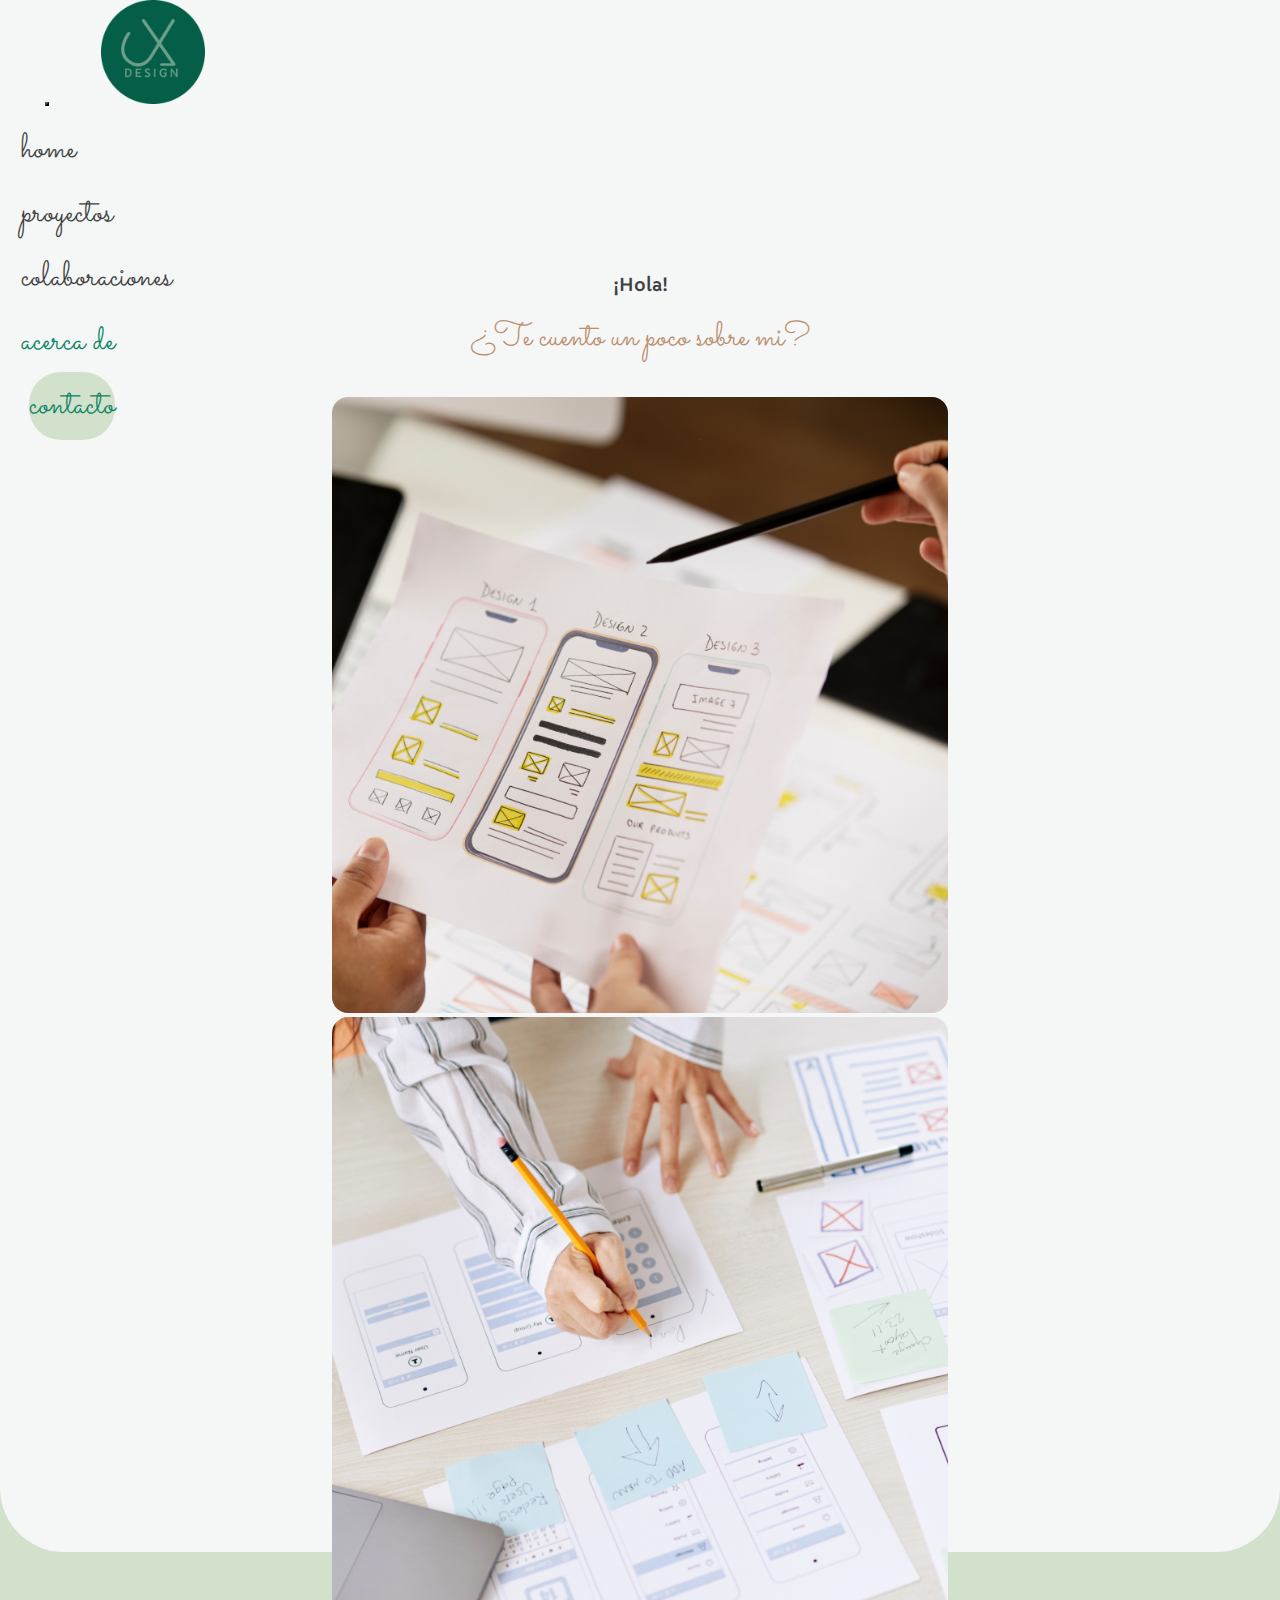
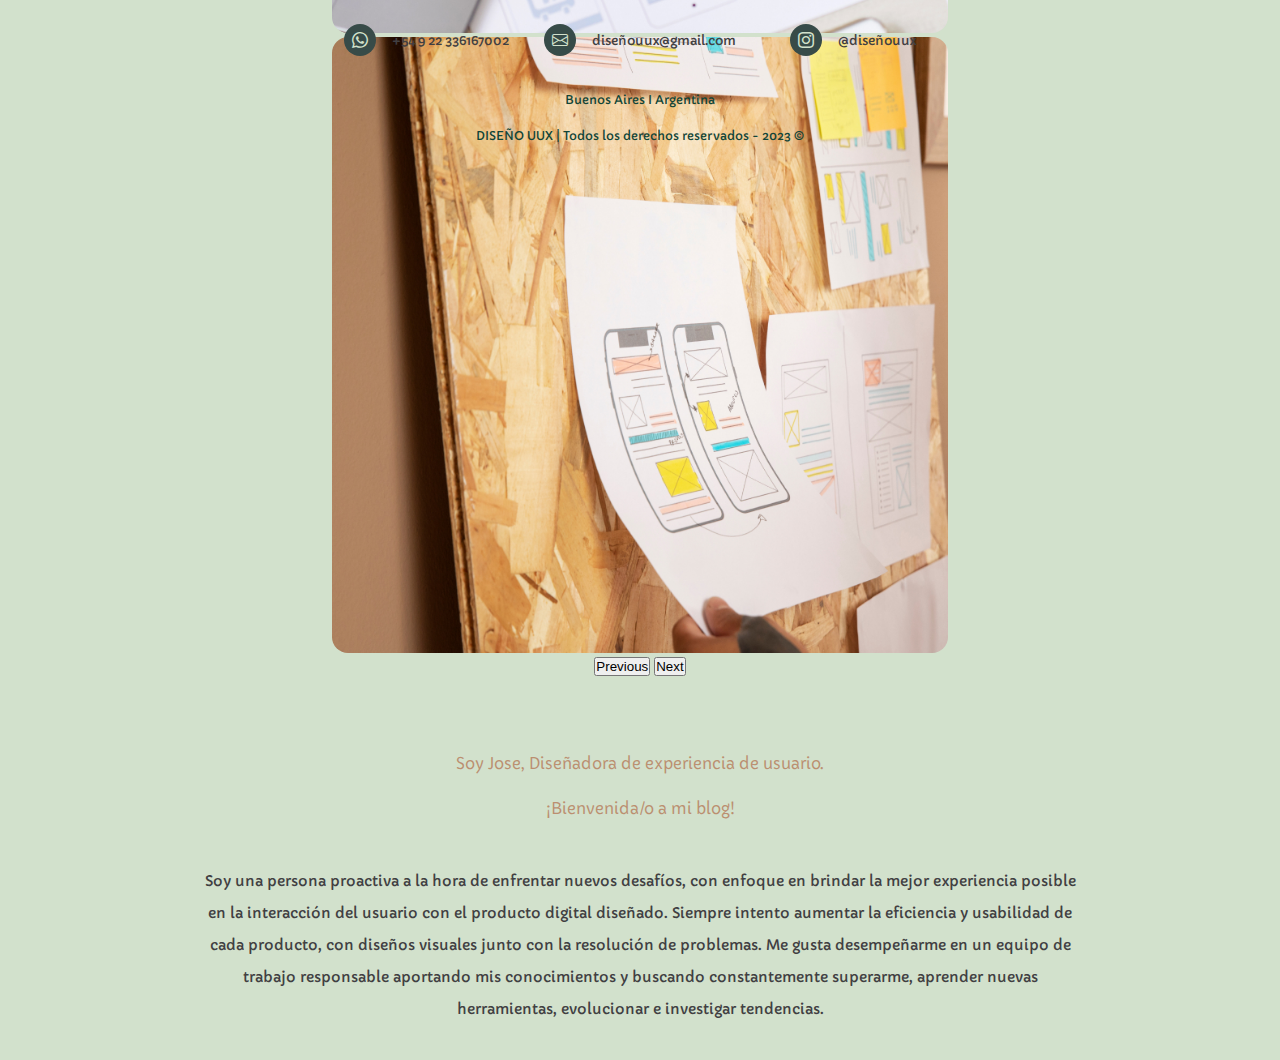
==== commit c191e497: "Correcciones colores y tamaños de contenedores y párrafos" ====
--- a/pages/acercade.html
+++ b/pages/acercade.html
@@ -14,17 +14,14 @@
     integrity="sha384-9ndCyUaIbzAi2FUVXJi0CjmCapSmO7SnpJef0486qhLnuZ2cdeRhO02iuK6FUUVM" crossorigin="anonymous">
   <link rel="stylesheet" href="https://cdn.jsdelivr.net/npm/bootstrap-icons@1.10.5/font/bootstrap-icons.css">
 
-
   <!-- Vincular archivo Css -->
   <link rel="stylesheet" href="../css/styles.css">
-
 
   <!-- Vincular fuente -->
   <link rel="preconnect" href="https://fonts.googleapis.com">
   <link rel="preconnect" href="https://fonts.gstatic.com" crossorigin>
   <link href="https://fonts.googleapis.com/css2?family=Capriola&family=Sacramento&display=swap" rel="stylesheet">
 
-  
   <!-- Favicon -->
   <link href="../img/favicon.ico" rel="Icon">
 
@@ -128,47 +125,42 @@
   </main>
 
   <footer>
-
     <div class="redes">
-
       <div class="redes__card">
-        <a href="//web.whatsapp.com /">
+        <a href="https://web.whatsapp.com/" target="_blank" rel="noopener noreferrer">
           <div class="icono__card">
             <i class="bi bi-whatsapp"></i>
           </div>
         </a>
-        <a class="redes__info" href="//web.whatsapp.com /">+54 9 22 336167002</a>
+        <a class="redes__info" href="https://web.whatsapp.com/" target="_blank" rel="noopener noreferrer">+54 9 22
+          336167002</a>
       </div>
-
       <div class="redes__card">
-        <a href="https://www.gmail.com/mail/help/intl/es/about.html?iframe">
+        <a href="https://www.gmail.com/mail/help/intl/es/about.html?iframe" target="_blank" rel="noopener noreferrer">
           <div class="icono__card">
             <i class="bi bi-envelope"></i>
           </div>
         </a>
-        <a class="redes__info" href="https://www.gmail.com/mail/help/intl/es/about.html?iframe">diseñouux@gmail.com</a>
+        <a class="redes__info" href="https://www.gmail.com/mail/help/intl/es/about.html?iframe" target="_blank"
+          rel="noopener noreferrer">diseñouux@gmail.com</a>
       </div>
-
       <div class="redes__card">
         <a href="https://www.instagram.com/?hl=es" target="_blank" rel="noopener noreferrer">
           <div class="icono__card">
             <i class="bi bi-instagram"></i>
           </div>
         </a>
-        <a class="redes__info" href="https://www.instagram.com/?hl=es" target="_blank" rel="noopener noreferrer">@diseñouux</a>
+        <a class="redes__info" href="https://www.instagram.com/?hl=es" target="_blank"
+          rel="noopener noreferrer">@diseñouux</a>
       </div>
-
     </div>
-
     <div class="footer__info">
       <p class="footer__texto">Buenos Aires I Argentina</p>
 
       <div class="linea-copy">
         <p class="footer__copy">DISEÑO UUX | Todos los derechos reservados - 2023 ©</p>
       </div>
-
     </div>
-
   </footer>
 
   <script src="https://cdn.jsdelivr.net/npm/bootstrap@5.3.0/dist/js/bootstrap.bundle.min.js"
--- a/css/styles.css
+++ b/css/styles.css
@@ -64,6 +64,12 @@
   }
   h1 {
     font-size: 1rem;
+  }
+}
+@media (min-width: 1200px) and (orientation: landscape) {
+  p {
+    font-size: 0.9em;
+    line-height: 2rem;
   }
 }
 .contenedoramarillo__card {
@@ -263,7 +269,7 @@
   justify-items: center;
   align-items: center;
   align-content: center;
-  margin: 3rem 0;
+  margin: 3rem 0 2rem 0;
 }
 footer .redes {
   width: 60%;
@@ -280,7 +286,7 @@
 }
 footer .redes__card {
   font-family: "Capriola", sans-serif;
-  font-size: 0.75rem;
+  font-size: 0.8rem;
   margin: 0.5rem 0.5rem;
   padding: 1rem 0;
   justify-items: center;
@@ -290,7 +296,7 @@
 footer .redes .icono__card {
   display: grid;
   flex-wrap: nowrap;
-  background-color: #465856;
+  background-color: #374b48;
   width: 2rem;
   height: 2rem;
   border-radius: 50%;
@@ -341,6 +347,7 @@
 header {
   height: 9rem;
   background-color: #F5F6F6;
+  padding: 0;
 }
 header .navbar {
   height: 9rem;
@@ -383,7 +390,7 @@
 }
 header .navbar-collapse {
   width: 100vw;
-  height: auto;
+  height: 100vh;
   background-color: #F5F6F6;
   margin-top: 0;
   margin-right: 20vw;
@@ -405,14 +412,14 @@
 }
 header .contacto {
   color: #D2E1CC;
-  background-color: #5E8D83;
+  background-color: #50877b;
   font-weight: 500;
   padding: 0.2rem 0.2rem 0.2rem 1rem;
   margin-top: 2rem;
-  margin-bottom: 100vh;
+  margin-bottom: 8rem;
 }
 header .contacto:hover {
-  color: #5E8D83;
+  color: #50877b;
   font-weight: 500;
 }
 header .activo {
@@ -427,7 +434,7 @@
 @media (min-width: 1200px) and (orientation: landscape) {
   header {
     height: 11rem;
-    padding: 5rem auto;
+    padding: 0 auto;
   }
   header .navbar-collapse {
     width: 100vw;
@@ -476,7 +483,7 @@
     padding: 1rem 0.5rem;
   }
   header .nav-item .nav-link:hover {
-    color: #465856;
+    color: #374b48;
     font-weight: 500;
     width: 105%;
     height: 105%;
@@ -500,14 +507,14 @@
     width: 12.5rem;
     height: 4.5rem;
     color: #F5F6F6;
-    background-color: #5E8D83;
+    background-color: #50877b;
     border-width: 0.3rem;
     border-width: 1rem;
     transition: all 2ms;
   }
   header .contacto__activo {
     color: #D2E1CC;
-    background-color: #5E8D83;
+    background-color: #50877b;
   }
 }
 .acerca {
@@ -570,6 +577,9 @@
   .acerca__subtitulo {
     font-size: 2rem;
   }
+  .acerca .titulo__seccion {
+    font-size: 1.1rem;
+  }
   .acerca .carrusel {
     width: 80%;
     max-width: 35rem;
@@ -586,6 +596,9 @@
   .acerca {
     height: 80rem;
     grid-template-rows: 1fr 1fr 4fr 6fr;
+  }
+  .acerca__subtitulo {
+    font-size: 2.1rem;
   }
   .acerca .carrusel {
     width: 70%;
@@ -641,7 +654,7 @@
   font: 400 0.85rem/1.7 "Capriola", sans-serif;
   font-weight: 300;
   border-radius: 0.7rem;
-  border-color: #5E8D83;
+  border-color: #50877b;
   border-width: 0.1rem;
   background-color: #F5F6F6;
   padding-left: 0.5rem;
@@ -681,11 +694,13 @@
   height: 10rem;
 }
 .contactar__formulario .input2__boton {
-  color: #413F42;
+  color: #D2E1CC;
   width: 10rem;
   height: 2.9rem;
+  font: 500 1rem/1.5 "Capriola", sans-serif;
+  font-size: small;
   border-radius: 1.5rem;
-  background-color: #D2E1CC;
+  background-color: #374b48;
   border-color: #D2E1CC;
   margin-top: 1rem;
   margin-bottom: 1rem;
@@ -727,10 +742,18 @@
     height: 15rem;
   }
   .contactar__formulario .input2__boton {
+    font-size: medium;
     width: 15rem;
     height: 3.5rem;
     margin-top: 2rem;
     margin-bottom: 2rem;
+  }
+}
+@media (min-width: 1200px) and (orientation: landscape) {
+  .input2__boton:hover {
+    color: #D2E1CC;
+    background-color: #114538;
+    width: 17rem;
   }
 }
 .principal__seccion {
@@ -774,7 +797,7 @@
   height: 100%;
   max-height: 20rem;
   min-height: 18rem;
-  background-color: #5E8D83;
+  background-color: #50877b;
   border-radius: 2rem 0 2rem 0;
   display: flex;
   align-items: center;
@@ -810,7 +833,7 @@
   padding: 2rem 0;
 }
 .info__contenedor .info__titulo {
-  color: #BB8F70;
+  color: #374b48;
   margin-top: 1rem;
   margin-bottom: 2rem;
 }
@@ -852,10 +875,13 @@
   .mas .separador__linea {
     margin-top: 4rem;
   }
-  .mas .info__titulo {
-    font-size: 1.1rem;
-  }
-  .mas .info__parrafo {
+  .mas .frase__parrafo {
+    font-size: 1rem;
+  }
+  .info__titulo {
+    font-size: 1rem;
+  }
+  .info__parrafo {
     font-size: 0.9rem;
   }
 }
@@ -879,7 +905,7 @@
     grid-row: span 1;
   }
   main .mas {
-    height: 72rem;
+    height: 76rem;
   }
   main .mas .info__contenedor {
     width: 88%;
@@ -888,7 +914,8 @@
     margin-top: 5rem;
   }
   main .mas .info__parrafo {
-    max-width: 90rem;
+    width: 95%;
+    max-width: 95rem;
     margin: 0 auto;
   }
 }
@@ -955,7 +982,7 @@
 }
 .colaboraciones {
   width: 100vw;
-  height: 62rem;
+  height: 60rem;
   display: grid;
   grid-template-rows: 1.5fr 4.5fr;
   justify-self: center;
@@ -966,12 +993,11 @@
 .colaboraciones .subtitulo__seccion {
   text-align: center;
   color: #114538;
-  font-weight: 300;
 }
 .colaboraciones__informacion {
   width: 85%;
   display: grid;
-  grid-template-rows: 0.25fr 0.25fr 2.5fr;
+  grid-template-rows: 0.25fr 0.25fr 1.5fr;
   justify-self: center;
   align-items: center;
   text-align: end;
@@ -1005,7 +1031,7 @@
 .colaboraciones .contacto__red .icono__card {
   display: grid;
   flex-wrap: nowrap;
-  background-color: #D2E1CC;
+  background-color: #BB8F70;
   width: 3rem;
   height: 3rem;
   border-radius: 50%;
@@ -1013,7 +1039,7 @@
   margin-right: 1rem;
 }
 .colaboraciones .contacto__red .icono__card i {
-  color: #BB8F70;
+  color: #D2E1CC;
   font-size: 1.4rem;
   justify-content: center;
 }
@@ -1022,7 +1048,7 @@
   height: 42rem;
   display: grid;
   grid-template-rows: 1fr 1fr;
-  background-color: #5E8D83;
+  background-color: #50877b;
   align-items: center;
   justify-items: center;
   justify-content: center;
@@ -1070,11 +1096,12 @@
 
 @media (min-width: 768px) {
   .colaboraciones {
-    height: 43rem;
-    grid-template-rows: 1.5fr 5.5fr;
+    height: 48rem;
+    grid-template-rows: 1fr 6fr;
+    padding-bottom: 9rem;
   }
   .colaboraciones__contenedor {
-    height: 24rem;
+    height: auto;
     margin: 0;
   }
   .colaboraciones__contenedor .colaboracion {
@@ -1117,10 +1144,13 @@
   }
 }
 @media (min-width: 1200px) and (orientation: landscape) {
+  .titulo__seccion {
+    font-size: 1rem;
+  }
   .colaboraciones {
-    height: 50rem;
+    height: 48rem;
     grid-template-rows: 1fr 6fr;
-    padding-bottom: 8rem;
+    padding-bottom: 6rem;
   }
   .colaboraciones__contenedor {
     height: 34rem;
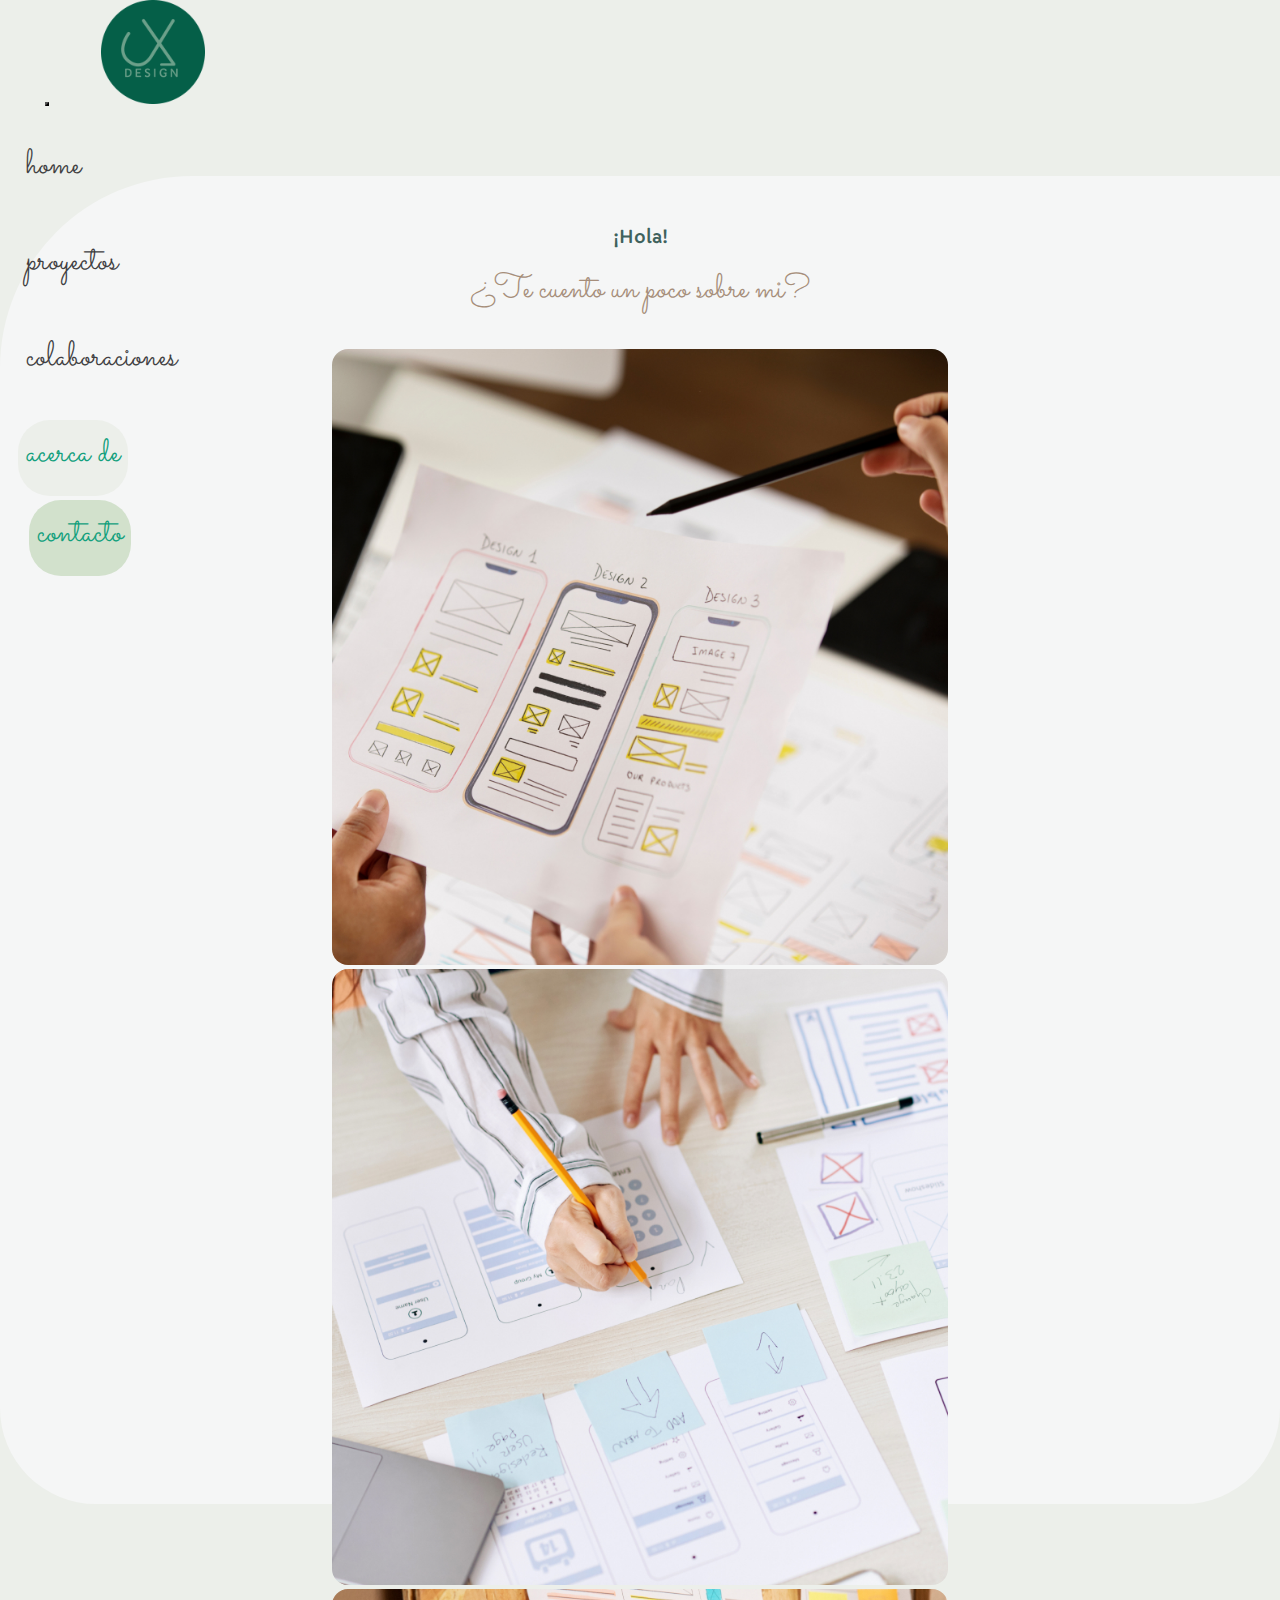
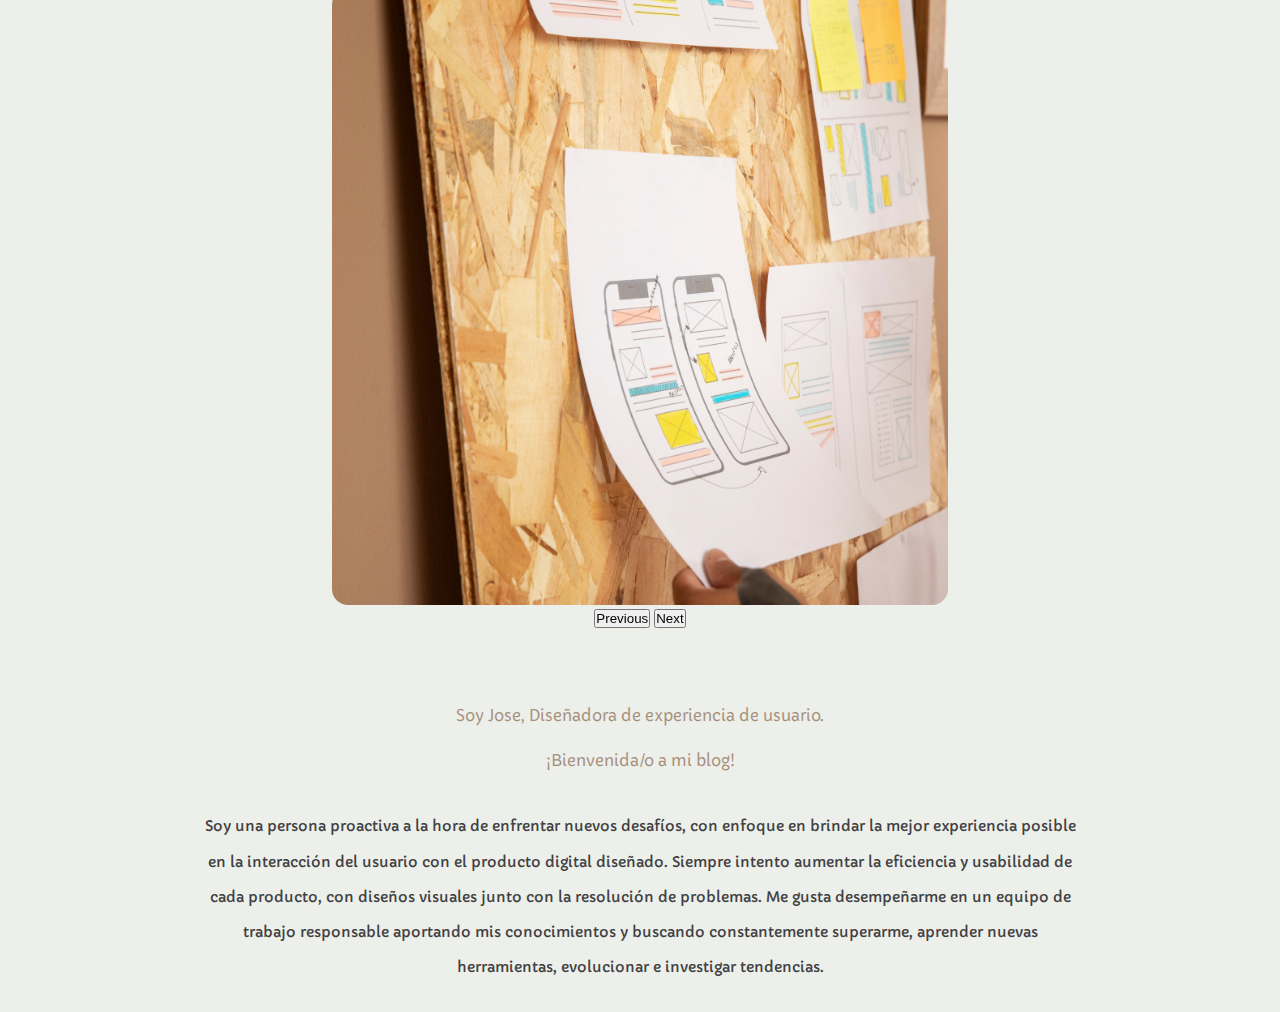
==== commit b1a74fe6: "Animaciones logo y card" ====
--- a/pages/acercade.html
+++ b/pages/acercade.html
@@ -25,6 +25,8 @@
   <!-- Favicon -->
   <link href="../img/favicon.ico" rel="Icon">
 
+  <link href="https://unpkg.com/aos@2.3.1/dist/aos.css" rel="stylesheet">
+
 </head>
 
 <body>
@@ -35,7 +37,7 @@
         <span class="navbar-toggler-icon"></span>
       </button>
       <a class="navbar-brand" href="../index.html">
-        <img src="../img/uxdesign.png" class="logo" alt="Imagen del logo">
+        <img src="../img/uxdesign.png" class="logo" alt="Imagen del logo" data-aos="fade-right">
       </a>
 
       <nav class="collapse navbar-collapse justify-content-between" id="navbarNav">
@@ -68,7 +70,7 @@
 
       <h2 class="acerca__subtitulo">¿Te cuento un poco sobre mi?</h2>
 
-      <div class="carrusel">
+      <div class="carrusel" data-aos="zoom-in">
 
         <div id="carouselExample" class="carousel slide">
 
@@ -125,7 +127,7 @@
   </main>
 
   <footer>
-    <div class="redes">
+    <div class="redes" data-aos="fade-up">
       <div class="redes__card">
         <a href="https://web.whatsapp.com/" target="_blank" rel="noopener noreferrer">
           <div class="icono__card">
@@ -167,6 +169,11 @@
     integrity="sha384-geWF76RCwLtnZ8qwWowPQNguL3RmwHVBC9FhGdlKrxdiJJigb/j/68SIy3Te4Bkz"
     crossorigin="anonymous"></script>
 
+  <script src="https://unpkg.com/aos@2.3.1/dist/aos.js"></script>
+  <script>
+    AOS.init();
+  </script>
+
 </body>
 
 </html>--- a/css/styles.css
+++ b/css/styles.css
@@ -34,12 +34,12 @@
 }
 
 p {
-  font: 400 0.85rem/1.7 "Capriola", sans-serif;
+  font: 400 0.85rem/1.8 "Capriola", sans-serif;
   color: #413F42;
 }
 
 body {
-  background-color: #D2E1CC;
+  background-color: #ECEFEA;
 }
 
 main {
@@ -48,46 +48,33 @@
   align-items: center;
   align-self: center;
   padding-top: 3rem;
-  border-radius: 0 0 4rem 4rem;
+  border-radius: 4rem 0 4rem 4rem;
 }
 
 .titulo__seccion {
   width: 100%;
-  color: #413F42;
+  color: #3f625d;
   text-align: center;
   margin-bottom: 1rem;
 }
 
 @media (min-width: 768px) and (orientation: landscape) {
-  main {
-    padding-top: 6rem;
-  }
   h1 {
     font-size: 1rem;
+  }
+  main {
+    border-radius: 12rem 0 6rem 6rem;
   }
 }
 @media (min-width: 1200px) and (orientation: landscape) {
   p {
     font-size: 0.9em;
-    line-height: 2rem;
-  }
-}
-.contenedoramarillo__card {
-  width: 100%;
-  height: 100%;
-  border-radius: 0.5rem;
-  background-color: rgba(17, 69, 56, 0.537254902);
-  padding: 8rem 1rem 6rem 1rem;
-}
-
-.contenedormorado__card {
-  width: 100%;
-  height: 100%;
-  border-radius: 0.5rem;
-  background-color: rgba(70, 88, 86, 0.8156862745);
-  padding: 8rem 1rem 6rem 1rem;
-}
-
+    line-height: 2.2rem;
+  }
+  .titulo__seccion:hover {
+    color: #12a07d;
+  }
+}
 .proyecto1__card {
   width: 100%;
   height: 100%;
@@ -172,19 +159,35 @@
   text-align: center;
 }
 
+.contenedoramarillo__card {
+  width: 100%;
+  height: 100%;
+  border-radius: 0.5rem;
+  background-color: rgba(17, 69, 56, 0.537254902);
+  padding: 8rem 1rem 6rem 1rem;
+}
+
+.contenedormorado__card {
+  width: 100%;
+  height: 100%;
+  border-radius: 0.5rem;
+  background-color: rgba(70, 88, 86, 0.8156862745);
+  padding: 8rem 1rem 6rem 1rem;
+}
+
 .proyecto__titulo {
   color: #000000;
   font-size: 0.9rem;
 }
 
 .btn {
-  color: #0e8466;
-  background-color: #D2E1CC;
+  color: #12a07d;
+  background-color: #ECEFEA;
   font: 400 2.2rem/1.5 "Sacramento", cursive;
   font-size: 1.7rem;
   font-weight: 500;
   width: 60%;
-  max-width: 16rem;
+  max-width: 18rem;
   height: 3.5rem;
   border-radius: 1.5rem;
   text-align: center;
@@ -193,77 +196,81 @@
 }
 
 @media (min-width: 768px) and (orientation: landscape) {
+  .proyecto1__card {
+    grid-column: span 1;
+    grid-row: span 1;
+  }
+  .proyecto1__card:hover {
+    width: 102%;
+    height: 102%;
+    transition: all 2ms;
+  }
+  .proyecto2__card:hover {
+    width: 102%;
+    height: 102%;
+    transition: all 2ms;
+  }
+  .proyecto3__card:hover {
+    width: 102%;
+    height: 102%;
+    transition: all 2ms;
+  }
+  .proyecto4__card:hover {
+    width: 102%;
+    height: 102%;
+    transition: all 2ms;
+  }
+  .proyecto5__card:hover {
+    width: 102%;
+    height: 102%;
+    transition: all 2ms;
+  }
+  .proyecto6__card:hover {
+    width: 102%;
+    height: 102%;
+    transition: all 2ms;
+  }
+  .btn:hover {
+    color: #ECEFEA;
+    background-color: #114538;
+    width: 101%;
+  }
   .contenedoramarillo__card {
     background-color: rgba(17, 69, 56, 0.537254902);
     opacity: 0;
     padding: 10rem 1rem;
   }
+  .contenedoramarillo__card:hover {
+    opacity: 100%;
+  }
   .contenedormorado__card {
     background-color: rgba(70, 88, 86, 0.8156862745);
     opacity: 0;
     padding: 10rem 1rem;
   }
-  .proyecto1__card:hover {
-    width: 102%;
-    height: 102%;
-    transition: all 2ms;
-  }
-  .proyecto2__card:hover {
-    width: 102%;
-    height: 102%;
-    transition: all 2ms;
-  }
-  .proyecto3__card:hover {
-    width: 102%;
-    height: 102%;
-    transition: all 2ms;
-  }
-  .proyecto4__card:hover {
-    width: 102%;
-    height: 102%;
-    transition: all 2ms;
-  }
-  .proyecto5__card:hover {
-    width: 102%;
-    height: 102%;
-    transition: all 2ms;
-  }
-  .proyecto6__card:hover {
-    width: 102%;
-    height: 102%;
-    transition: all 2ms;
+  .contenedormorado__card:hover {
+    opacity: 100%;
   }
   .btn {
     font-size: 1.9rem;
   }
 }
 @media (min-width: 1200px) and (orientation: landscape) {
-  .btn:hover {
-    color: #D2E1CC;
-    background-color: #114538;
-    width: 101%;
-  }
-  .contenedoramarillo__card {
-    padding: 8rem 1rem;
-  }
-  .contenedoramarillo__card:hover {
-    opacity: 100%;
-  }
-  .contenedormorado__card {
-    padding: 8rem 1rem;
-  }
-  .contenedormorado__card:hover {
-    opacity: 100%;
-  }
   .proyecto1__card {
     grid-column: span 1;
     grid-row: span 1;
   }
+  .contenedoramarillo__card {
+    padding: 8rem 1rem;
+  }
+  .contenedormorado__card {
+    padding: 8rem 1rem;
+  }
 }
 footer {
   width: 100%;
   height: auto;
-  background-color: #D2E1CC;
+  background-color: #ECEFEA;
   display: grid;
   grid-template-rows: repeat(2, 5rem);
   justify-items: center;
@@ -296,14 +303,14 @@
 footer .redes .icono__card {
   display: grid;
   flex-wrap: nowrap;
-  background-color: #374b48;
+  background-color: #3f625d;
   width: 2rem;
   height: 2rem;
   border-radius: 50%;
   place-items: center;
 }
 footer .redes .icono__card i {
-  color: #D2E1CC;
+  color: #ECEFEA;
   font-size: 1rem;
   justify-content: center;
 }
@@ -344,158 +351,156 @@
     display: flex;
   }
 }
-header {
+.navbar {
   height: 9rem;
-  background-color: #F5F6F6;
+  background-color: #ECEFEA;
   padding: 0;
-}
-header .navbar {
-  height: 9rem;
   --bs-navbar-padding-X: 0;
   --bs-navbar-padding-y: 0;
 }
-header .container {
-  width: 100%;
-  max-width: 100vw;
-  height: 100%;
-  align-self: center;
-  background-color: #F5F6F6;
-  padding: 0;
-}
-header .navbar-toggler {
+.navbar-toggler {
   margin: 0 2rem;
   border-style: outset;
   color: #413F42;
   font-size: 1.5rem;
   font-weight: 400;
 }
-header .navbar-toggler__icon {
-  color: #114538;
-  order: 1;
-}
-header .navbar-brand {
+.navbar-brand {
   height: 9rem;
   padding: 2rem 0;
 }
-header .logo {
+.navbar-brand .logo {
   width: 20vw;
   max-width: 6.5rem;
   height: auto;
   justify-self: center;
   align-self: center;
-}
-header .logo:hover {
-  rotate: 360deg;
-  transition: rotate 5ms;
-}
-header .navbar-collapse {
+  opacity: 95%;
+}
+.navbar-collapse {
   width: 100vw;
   height: 100vh;
-  background-color: #F5F6F6;
+  background-color: #ECEFEA;
   margin-top: 0;
-  margin-right: 20vw;
-  border-radius: 4px;
+  margin-right: 30vw;
+  border-radius: 0 0 0.8rem 0;
   z-index: 10;
 }
-header .nav-item {
-  background-color: #F5F6F6;
-}
-header .nav-link {
+.navbar .container {
+  width: 100%;
+  max-width: 100vw;
+  height: 100%;
+  align-self: center;
+  background-color: #ECEFEA;
+  padding: 0;
+}
+.navbar .nav-item {
+  background-color: #ECEFEA;
+  border-radius: 1.5rem;
+}
+.navbar .nav-item .activo {
+  color: #ECEFEA;
+  background-color: #50877b;
+  border-radius: 1.5rem;
+}
+.navbar .nav-link {
   color: #413F42;
   font: 400 2.2rem/1.5 "Sacramento", cursive;
   padding: 0.2rem 0.2rem 0.2rem 1rem;
+  max-width: 16rem;
   margin-top: 0.5rem;
   margin-bottom: 0.5rem;
   margin-left: 2rem;
   margin-right: 3rem;
   border-radius: 0.5rem;
 }
-header .contacto {
-  color: #D2E1CC;
-  background-color: #50877b;
+.navbar .contacto {
+  color: #114538;
+  background-color: #D2E1CC;
+  border-radius: 1.5rem;
   font-weight: 500;
   padding: 0.2rem 0.2rem 0.2rem 1rem;
   margin-top: 2rem;
   margin-bottom: 8rem;
 }
-header .contacto:hover {
-  color: #50877b;
-  font-weight: 500;
-}
-header .activo {
-  color: #114538;
-  background-color: #D2E1CC;
-}
-header .contacto__activo {
-  color: #114538;
-  background-color: #D2E1CC;
+.navbar .contacto__activo {
+  color: #ECEFEA;
+  background-color: #50877b;
+  border-radius: 1.5rem;
 }
 
 @media (min-width: 1200px) and (orientation: landscape) {
-  header {
+  .navbar {
     height: 11rem;
     padding: 0 auto;
   }
-  header .navbar-collapse {
+  .navbar .container {
+    width: 98%;
+    height: 9rem;
+    margin: 0 auto;
+  }
+  .navbar-brand {
+    padding: 1rem;
+    margin-right: 0;
+  }
+  .navbar-brand:hover {
+    width: 10rem;
+    height: 10rem;
+    transition: all 2ms;
+  }
+  .navbar .logo:hover:hover {
+    transform: rotate(360deg);
+    transition: 0.8s;
+  }
+  .navbar-collapse {
     width: 100vw;
     height: 9rem;
     padding-top: 1rem;
     margin-right: 1rem;
     z-index: 10;
   }
-  header .activo {
-    color: #0e8466;
-    background-color: #F5F6F6;
-  }
-  header .container {
-    width: 98%;
-    height: 9rem;
-    margin: 0 auto;
-  }
-  header .navbar-brand {
-    padding: 1rem;
-    margin-right: 0;
-  }
-  header .navbar-brand:hover {
-    width: 10rem;
-    height: 10rem;
-    transition: all 2ms;
-  }
-  header ul .navbar-nav {
-    height: 9rem;
+  .navbar-collapse ul .navbar-nav {
+    height: 20rem;
     justify-content: center;
     align-items: center;
     z-index: 10;
   }
-  header .nav-item {
-    width: 10rem;
-    height: 4rem;
+  .navbar-collapse .nav-item {
+    width: 12rem;
+    height: 6rem;
     justify-items: start;
     align-items: center;
-    padding-left: 0;
-  }
-  header .nav-item .nav-link {
-    width: 100%;
-    height: 100%;
-    border-radius: 4px;
+    padding: 1rem 0;
+    margin: 0 0.3rem;
+  }
+  .navbar-collapse .nav-item .activo {
+    color: #12a07d;
+    background-color: #ECEFEA;
+  }
+  .navbar-collapse .nav-item .nav-link {
+    width: 12rem;
+    height: 4rem;
+    border-radius: 2rem;
     text-align: center;
     margin: 0 auto;
-    padding: 1rem 0.5rem;
-  }
-  header .nav-item .nav-link:hover {
-    color: #374b48;
+    padding: 0.5rem 0.5rem 1rem 0.5rem;
+  }
+  .navbar-collapse .nav-item .nav-link:hover {
+    color: #D2E1CC;
+    background-color: #114538;
     font-weight: 500;
     width: 105%;
     height: 105%;
+    opacity: 70%;
     transition: all 2ms;
   }
-  header .contacto {
+  .navbar-collapse .contacto {
     width: 12rem;
     height: 4rem;
-    color: #0e8466;
+    color: #12a07d;
     background-color: #D2E1CC;
     align-self: center;
-    padding: 0.5rem 0;
+    padding: 0.5rem 0.5rem 1rem 0.5rem;
     margin: 1.5rem 1rem;
     font-weight: 500;
     border-radius: 2rem;
@@ -503,7 +508,7 @@
     justify-content: center;
     align-content: center;
   }
-  header .contacto:hover {
+  .navbar-collapse .contacto:hover {
     width: 12.5rem;
     height: 4.5rem;
     color: #F5F6F6;
@@ -511,10 +516,12 @@
     border-width: 0.3rem;
     border-width: 1rem;
     transition: all 2ms;
-  }
-  header .contacto__activo {
-    color: #D2E1CC;
+    padding: 0.8rem 0.5rem 1rem 0.5rem;
+  }
+  .navbar-collapse .contacto__activo {
+    color: #ECEFEA;
     background-color: #50877b;
+    padding: 0.5rem 0.5rem 1rem 0.5rem;
   }
 }
 .acerca {
@@ -531,7 +538,7 @@
   text-align: center;
 }
 .acerca__subtitulo {
-  color: #BB8F70;
+  color: #A68E7A;
   font-size: 1.8rem;
 }
 .acerca__parrafo {
@@ -545,7 +552,7 @@
 }
 .acerca__parrafo h3 {
   font-size: medium;
-  color: #BB8F70;
+  color: #A68E7A;
 }
 .acerca__parrafo p {
   text-align: center;
@@ -560,11 +567,11 @@
   border-radius: 1rem;
 }
 .acerca .carrusel .carousel-control-prev-icon {
-  background-color: #D2E1CC;
+  background-color: #ECEFEA;
   border-radius: 1rem;
 }
 .acerca .carrusel .carousel-control-next-icon {
-  background-color: #D2E1CC;
+  background-color: #ECEFEA;
   border-radius: 1rem;
 }
 
@@ -600,16 +607,16 @@
   .acerca__subtitulo {
     font-size: 2.1rem;
   }
-  .acerca .carrusel {
-    width: 70%;
-    max-width: 40rem;
-  }
   .acerca__parrafo {
     width: 90vw;
     max-width: 55rem;
     height: 20rem;
     margin: 4rem auto;
   }
+  .acerca .carrusel {
+    width: 70%;
+    max-width: 40rem;
+  }
 }
 .contactar {
   width: 20rem;
@@ -625,7 +632,7 @@
 }
 .contactar__linea1 {
   width: 3rem;
-  border-width: 0.3rem;
+  border-width: 0.15rem;
   border-radius: 0.1rem;
   color: #114538;
   margin-top: 0px;
@@ -636,7 +643,7 @@
 }
 .contactar__linea2 {
   width: 3rem;
-  border-width: 0.3rem;
+  border-width: 0.15rem;
   border-radius: 2px;
   color: #114538;
   justify-self: start;
@@ -651,11 +658,12 @@
   grid-template-rows: 1fr 3.5fr;
 }
 .contactar__formulario input {
-  font: 400 0.85rem/1.7 "Capriola", sans-serif;
+  font: 400 0.85rem/1.8 "Capriola", sans-serif;
+  font-size: 0.82rem;
   font-weight: 300;
-  border-radius: 0.7rem;
+  border-radius: 0.5rem;
   border-color: #50877b;
-  border-width: 0.1rem;
+  border-width: 0.095rem;
   background-color: #F5F6F6;
   padding-left: 0.5rem;
 }
@@ -694,14 +702,13 @@
   height: 10rem;
 }
 .contactar__formulario .input2__boton {
-  color: #D2E1CC;
-  width: 10rem;
+  color: #F5F6F6;
+  width: 9rem;
   height: 2.9rem;
   font: 500 1rem/1.5 "Capriola", sans-serif;
   font-size: small;
   border-radius: 1.5rem;
-  background-color: #374b48;
-  border-color: #D2E1CC;
+  background-color: #3f625d;
   margin-top: 1rem;
   margin-bottom: 1rem;
 }
@@ -742,18 +749,17 @@
     height: 15rem;
   }
   .contactar__formulario .input2__boton {
-    font-size: medium;
-    width: 15rem;
-    height: 3.5rem;
+    width: 10rem;
+    height: 3rem;
     margin-top: 2rem;
     margin-bottom: 2rem;
   }
 }
 @media (min-width: 1200px) and (orientation: landscape) {
   .input2__boton:hover {
-    color: #D2E1CC;
+    color: #ECEFEA;
     background-color: #114538;
-    width: 17rem;
+    width: 13rem;
   }
 }
 .principal__seccion {
@@ -816,15 +822,15 @@
   grid-row: 2/3;
 }
 .separador__linea {
-  width: 90%;
-  height: 0.2rem;
-  border-radius: 2px;
+  width: 70%;
+  border-width: 0.3rem;
+  color: #D2E1CC;
+  border-radius: 1rem;
   margin: auto auto;
-  background-color: #114538;
   margin-top: 2rem;
 }
 
-.info__contenedor {
+.info {
   width: 95%;
   grid-row: 3/4;
   justify-content: center;
@@ -832,13 +838,14 @@
   text-align: center;
   padding: 2rem 0;
 }
-.info__contenedor .info__titulo {
-  color: #374b48;
+.info__titulo {
+  color: #12a07d;
   margin-top: 1rem;
   margin-bottom: 2rem;
 }
-.info__contenedor .info__parrafo {
-  width: 90%;
+.info__parrafo {
+  width: 88%;
+  font-size: 0.8rem;
   max-width: 50rem;
   margin: 0 auto;
 }
@@ -981,7 +988,7 @@
   }
 }
 .colaboraciones {
-  width: 100vw;
+  width: 100%;
   height: 60rem;
   display: grid;
   grid-template-rows: 1.5fr 4.5fr;
@@ -989,6 +996,7 @@
   align-items: center;
   justify-items: center;
   padding: 1rem 0 4rem 0;
+  overflow: hidden;
 }
 .colaboraciones .subtitulo__seccion {
   text-align: center;
@@ -1031,7 +1039,7 @@
 .colaboraciones .contacto__red .icono__card {
   display: grid;
   flex-wrap: nowrap;
-  background-color: #BB8F70;
+  background-color: #D2E1CC;
   width: 3rem;
   height: 3rem;
   border-radius: 50%;
@@ -1039,7 +1047,7 @@
   margin-right: 1rem;
 }
 .colaboraciones .contacto__red .icono__card i {
-  color: #D2E1CC;
+  color: #12a07d;
   font-size: 1.4rem;
   justify-content: center;
 }
@@ -1060,7 +1068,7 @@
   max-width: 30rem;
   height: 100%;
   max-height: 16rem;
-  background-color: #D2E1CC;
+  background-color: #ECEFEA;
   border-radius: 0 1.5rem 0 1.5rem;
   display: grid;
   grid-template-rows: 1fr 2fr;
@@ -1077,7 +1085,7 @@
 .colaboraciones .colaboracion__card .btn {
   font-size: x-large;
   background-color: #114538;
-  color: #D2E1CC;
+  color: #ECEFEA;
   padding: 0.5rem;
 }
 .colaboraciones .colaboracion__imagen {
@@ -1087,7 +1095,7 @@
   margin: 0 auto;
 }
 .colaboraciones .colaboracion__imagen img {
-  background-color: #D2E1CC;
+  background-color: #ECEFEA;
   border-radius: 1rem;
   height: 100%;
   object-fit: contain;
@@ -1111,7 +1119,7 @@
     height: auto;
     align-self: center;
     margin: auto 0;
-    column-gap: 1rem;
+    column-gap: 2rem;
     padding: 2rem 20vh;
   }
   .colaboraciones__contenedor .colaboracion__card {
@@ -1124,12 +1132,20 @@
     grid-column-start: 1;
     padding: 20% 0;
   }
+  .colaboraciones__contenedor .colaboracion__card:hover {
+    width: 120%;
+    height: auto;
+  }
   .colaboraciones__contenedor .colaboracion__card h1 {
     font-size: 1rem;
   }
   .colaboraciones__contenedor .colaboracion__card .btn {
-    font-size: Xx-large;
+    font-size: xx-large;
     padding: 0.4rem;
+  }
+  .colaboraciones__contenedor .colaboracion__card .btn:hover {
+    width: 19rem;
+    height: auto;
   }
   .colaboraciones__contenedor .colaboracion__imagen {
     width: 100%;
@@ -1142,25 +1158,24 @@
     grid-row-start: 1;
     align-self: flex-start;
   }
+  .colaboraciones__contenedor .colaboracion__imagen:hover {
+    width: 115%;
+    height: 130%;
+  }
 }
 @media (min-width: 1200px) and (orientation: landscape) {
-  .titulo__seccion {
-    font-size: 1rem;
-  }
   .colaboraciones {
     height: 48rem;
     grid-template-rows: 1fr 6fr;
     padding-bottom: 6rem;
   }
+  .colaboraciones .titulo__seccion {
+    font-size: 1rem;
+  }
   .colaboraciones__contenedor {
     height: 34rem;
     padding-bottom: 2rem;
   }
-  .colaboraciones__contenedor .btn:hover {
-    color: #D2E1CC;
-    background-color: #114538;
-    width: 101%;
-  }
 }
 
 /*# sourceMappingURL=styles.css.map */
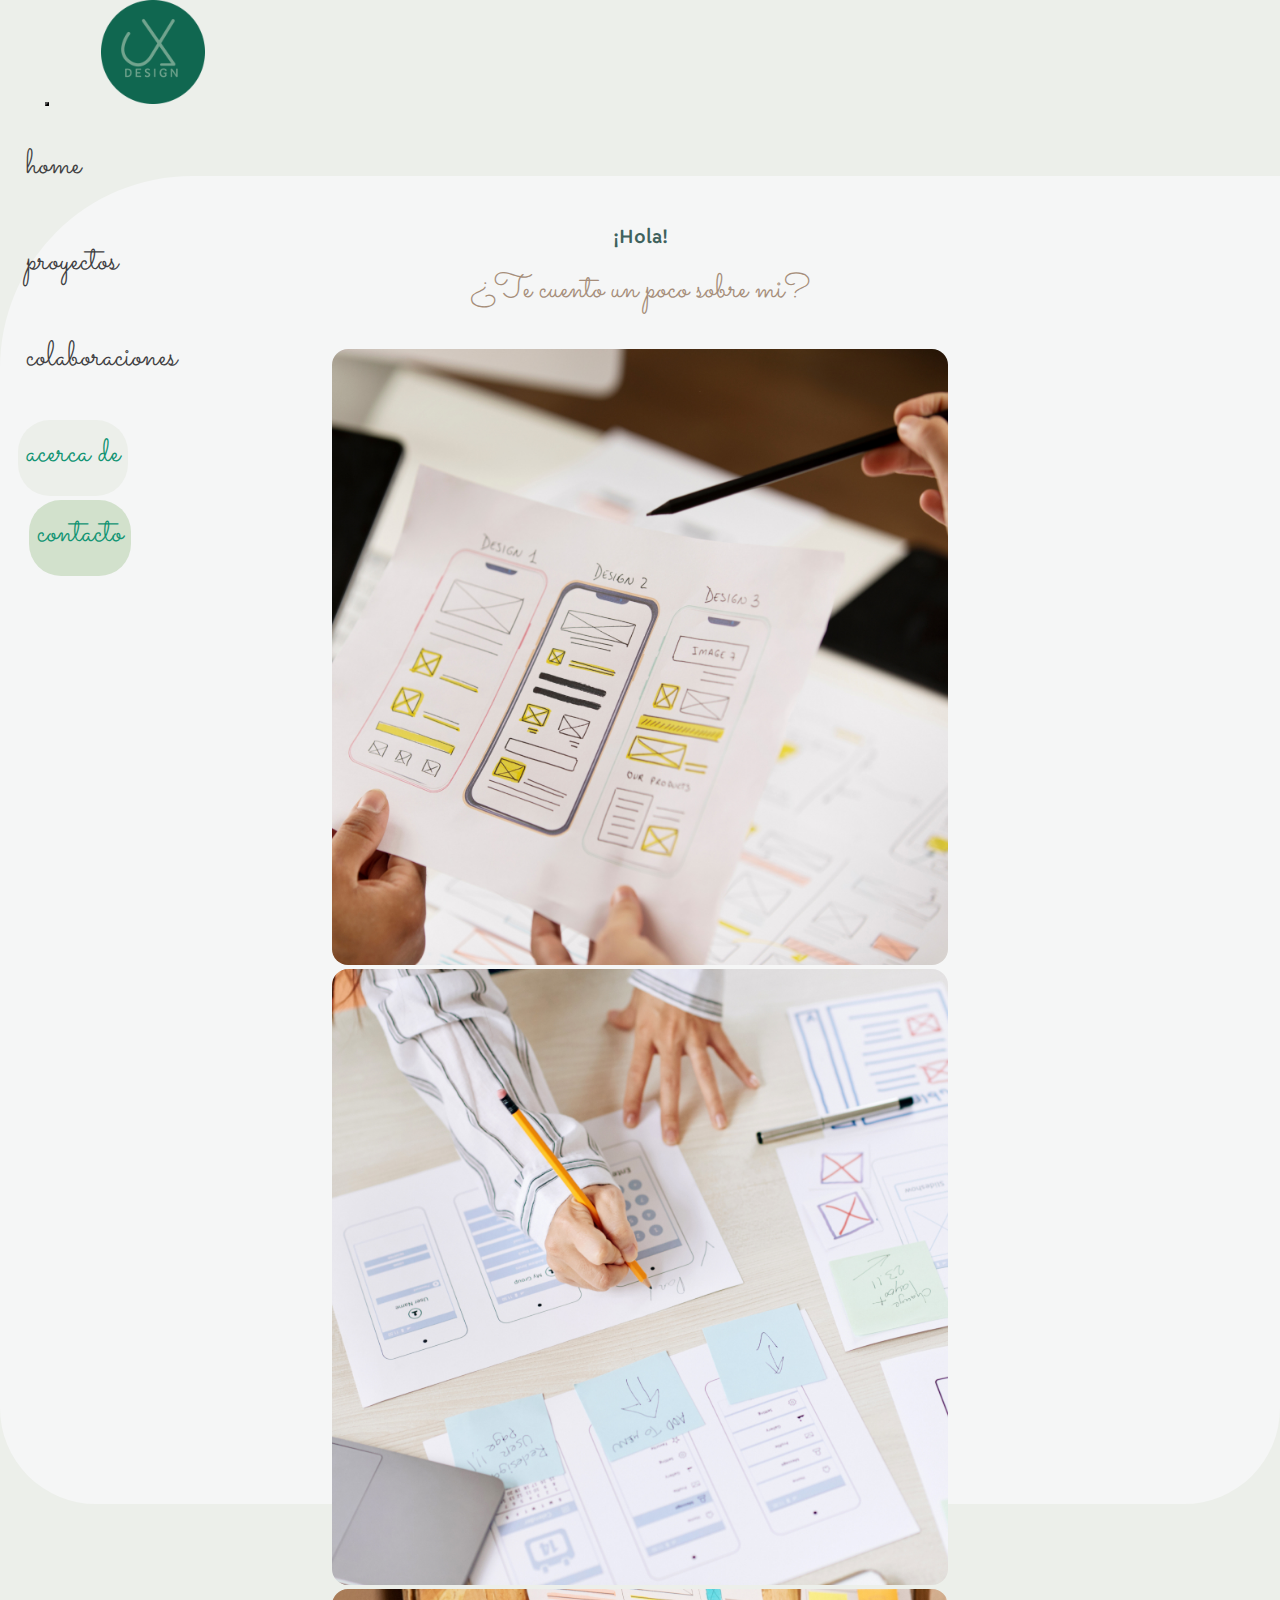
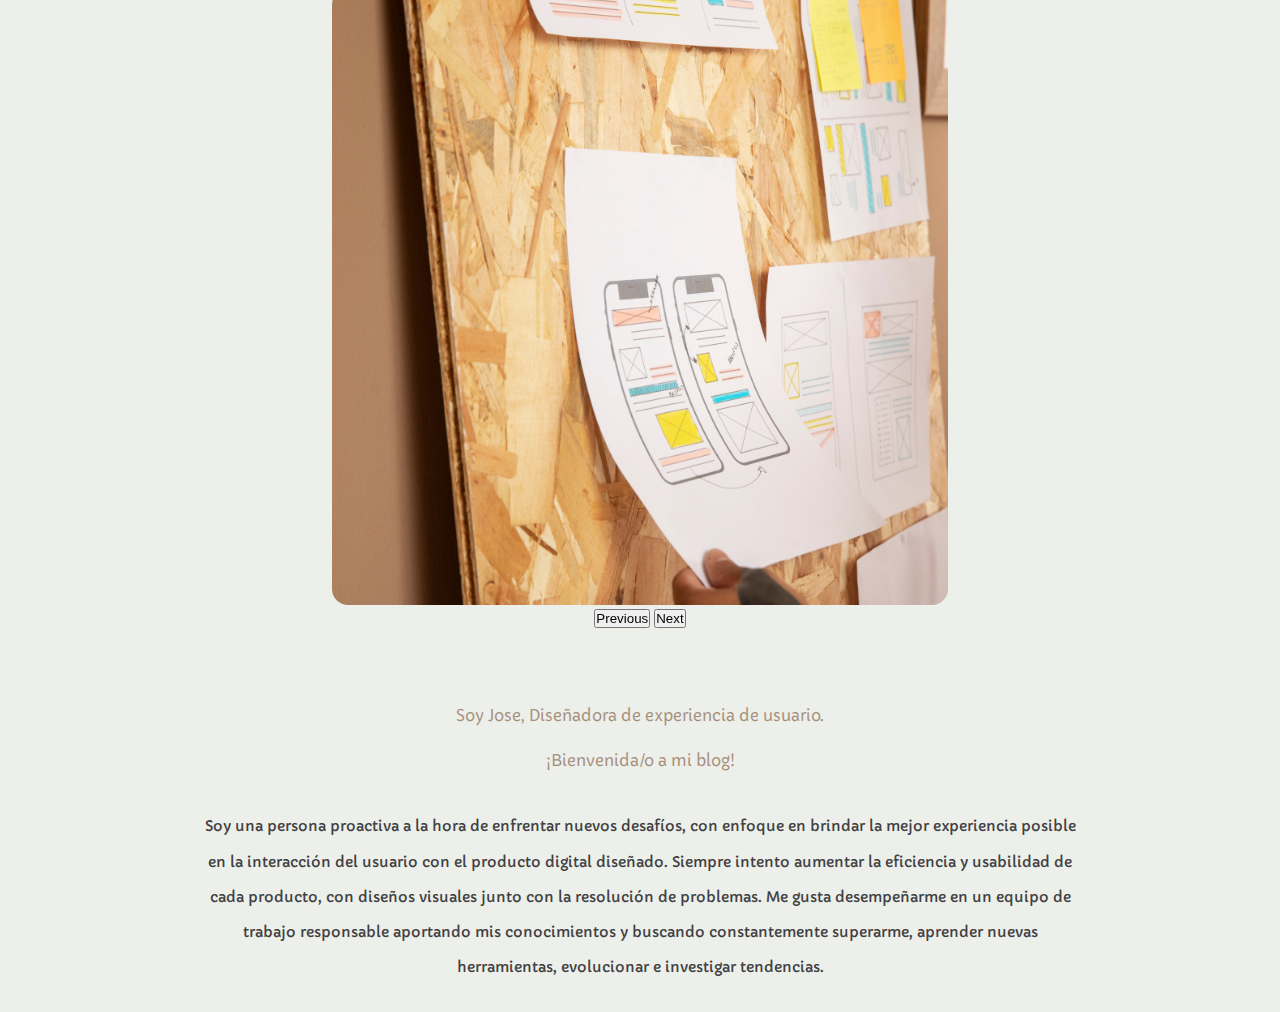
==== commit 9177c5b7: "Corrección animación logo" ====
--- a/pages/acercade.html
+++ b/pages/acercade.html
@@ -37,7 +37,7 @@
         <span class="navbar-toggler-icon"></span>
       </button>
       <a class="navbar-brand" href="../index.html">
-        <img src="../img/uxdesign.png" class="logo" alt="Imagen del logo" data-aos="fade-right">
+        <img src="../img/uxdesign.png" class="logo" alt="Imagen del logo">
       </a>
 
       <nav class="collapse navbar-collapse justify-content-between" id="navbarNav">
--- a/css/styles.css
+++ b/css/styles.css
@@ -72,7 +72,7 @@
     line-height: 2.2rem;
   }
   .titulo__seccion:hover {
-    color: #12a07d;
+    color: #119473;
   }
 }
 .proyecto1__card {
@@ -181,7 +181,7 @@
 }
 
 .btn {
-  color: #12a07d;
+  color: #119473;
   background-color: #ECEFEA;
   font: 400 2.2rem/1.5 "Sacramento", cursive;
   font-size: 1.7rem;
@@ -474,7 +474,7 @@
     margin: 0 0.3rem;
   }
   .navbar-collapse .nav-item .activo {
-    color: #12a07d;
+    color: #119473;
     background-color: #ECEFEA;
   }
   .navbar-collapse .nav-item .nav-link {
@@ -497,7 +497,7 @@
   .navbar-collapse .contacto {
     width: 12rem;
     height: 4rem;
-    color: #12a07d;
+    color: #119473;
     background-color: #D2E1CC;
     align-self: center;
     padding: 0.5rem 0.5rem 1rem 0.5rem;
@@ -839,7 +839,7 @@
   padding: 2rem 0;
 }
 .info__titulo {
-  color: #12a07d;
+  color: #119473;
   margin-top: 1rem;
   margin-bottom: 2rem;
 }
@@ -1047,7 +1047,7 @@
   margin-right: 1rem;
 }
 .colaboraciones .contacto__red .icono__card i {
-  color: #12a07d;
+  color: #119473;
   font-size: 1.4rem;
   justify-content: center;
 }
@@ -1069,7 +1069,7 @@
   height: 100%;
   max-height: 16rem;
   background-color: #ECEFEA;
-  border-radius: 0 1.5rem 0 1.5rem;
+  border-radius: 0.5rem 1.5rem 0.5rem 1.5rem;
   display: grid;
   grid-template-rows: 1fr 2fr;
   justify-items: center;
